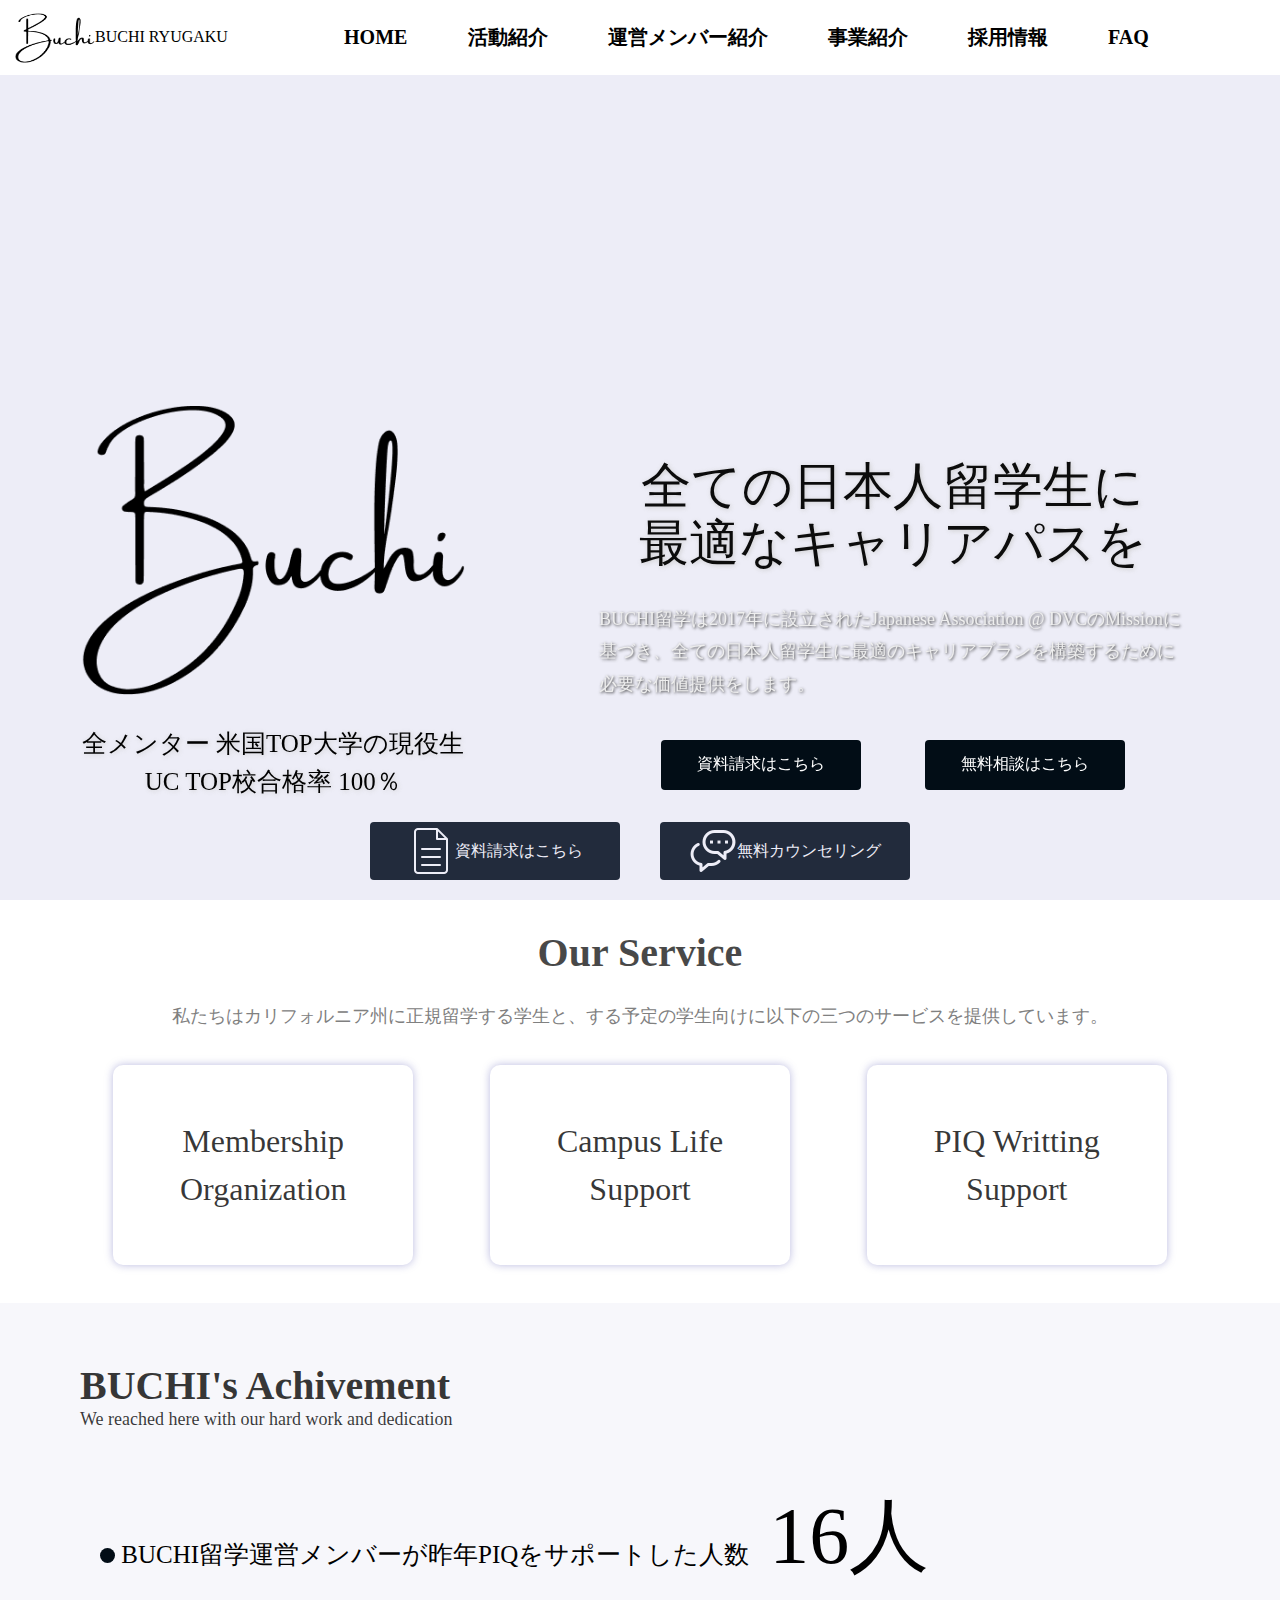
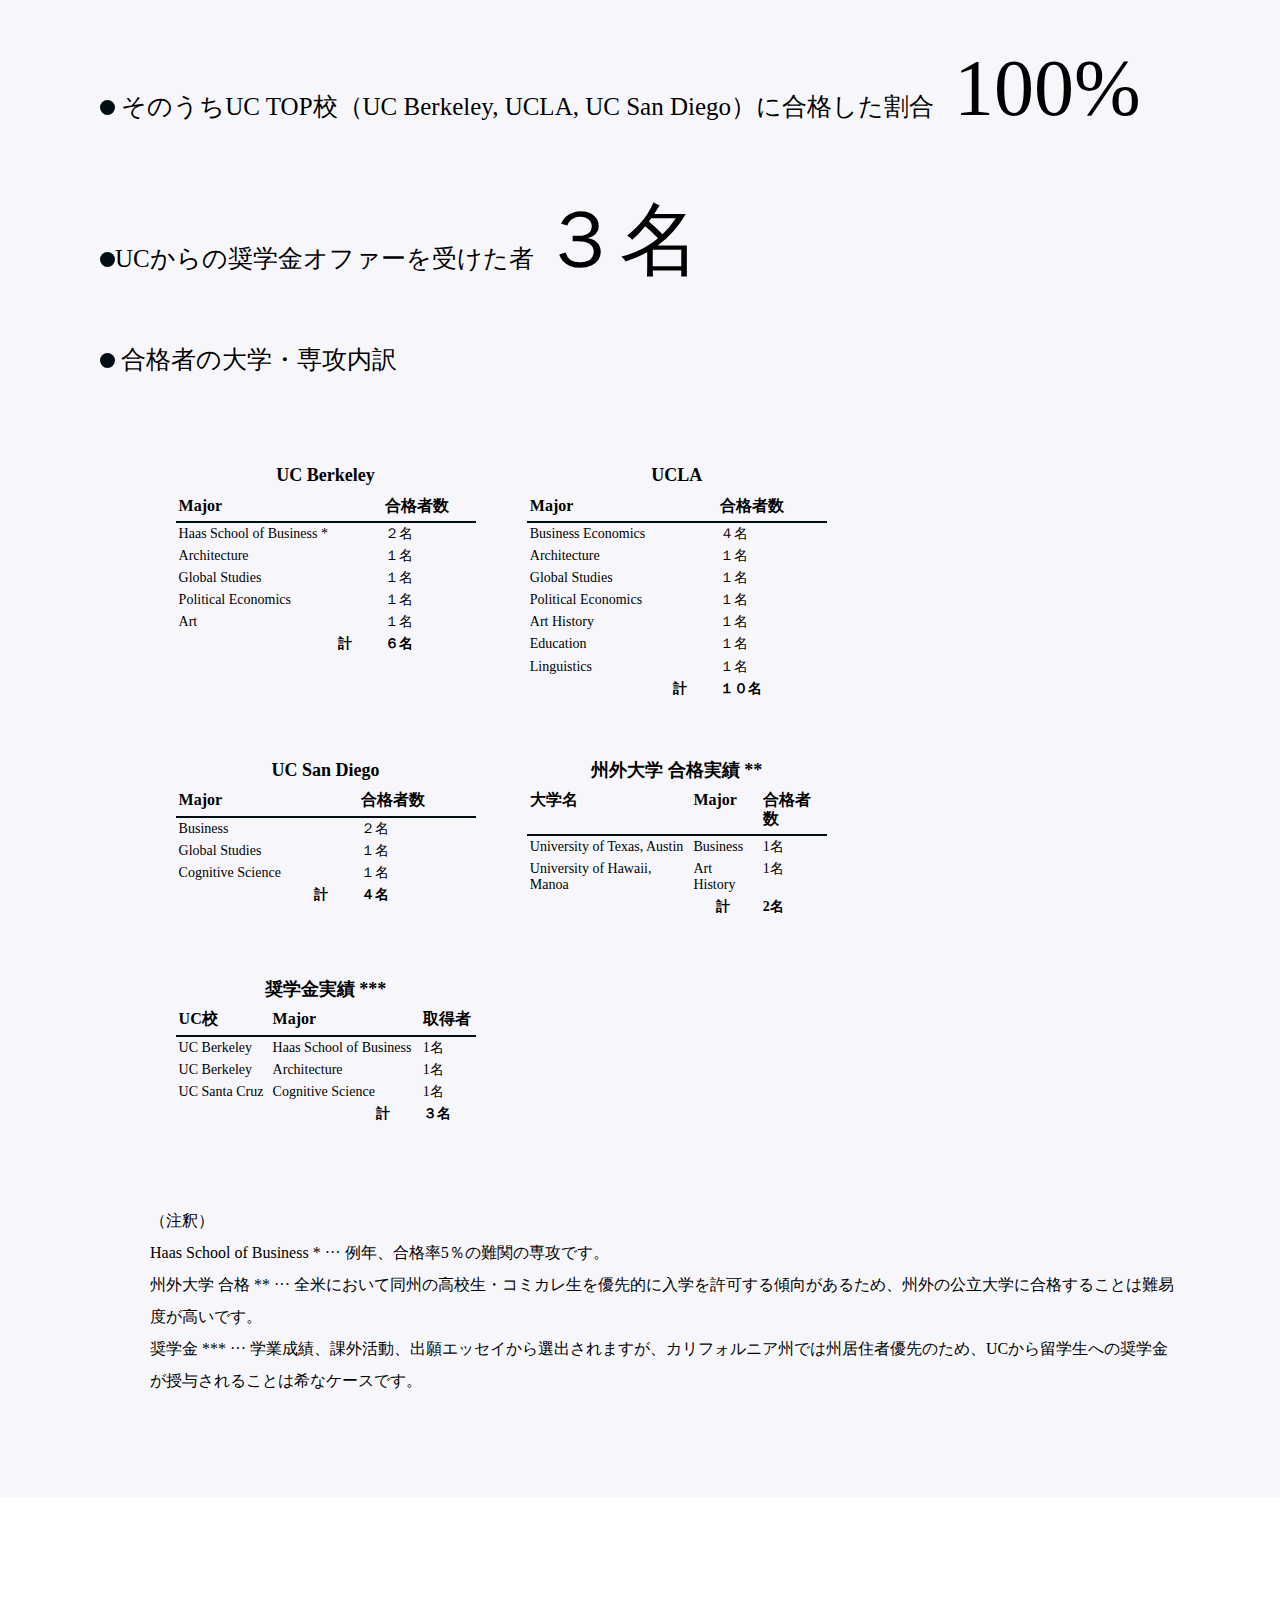
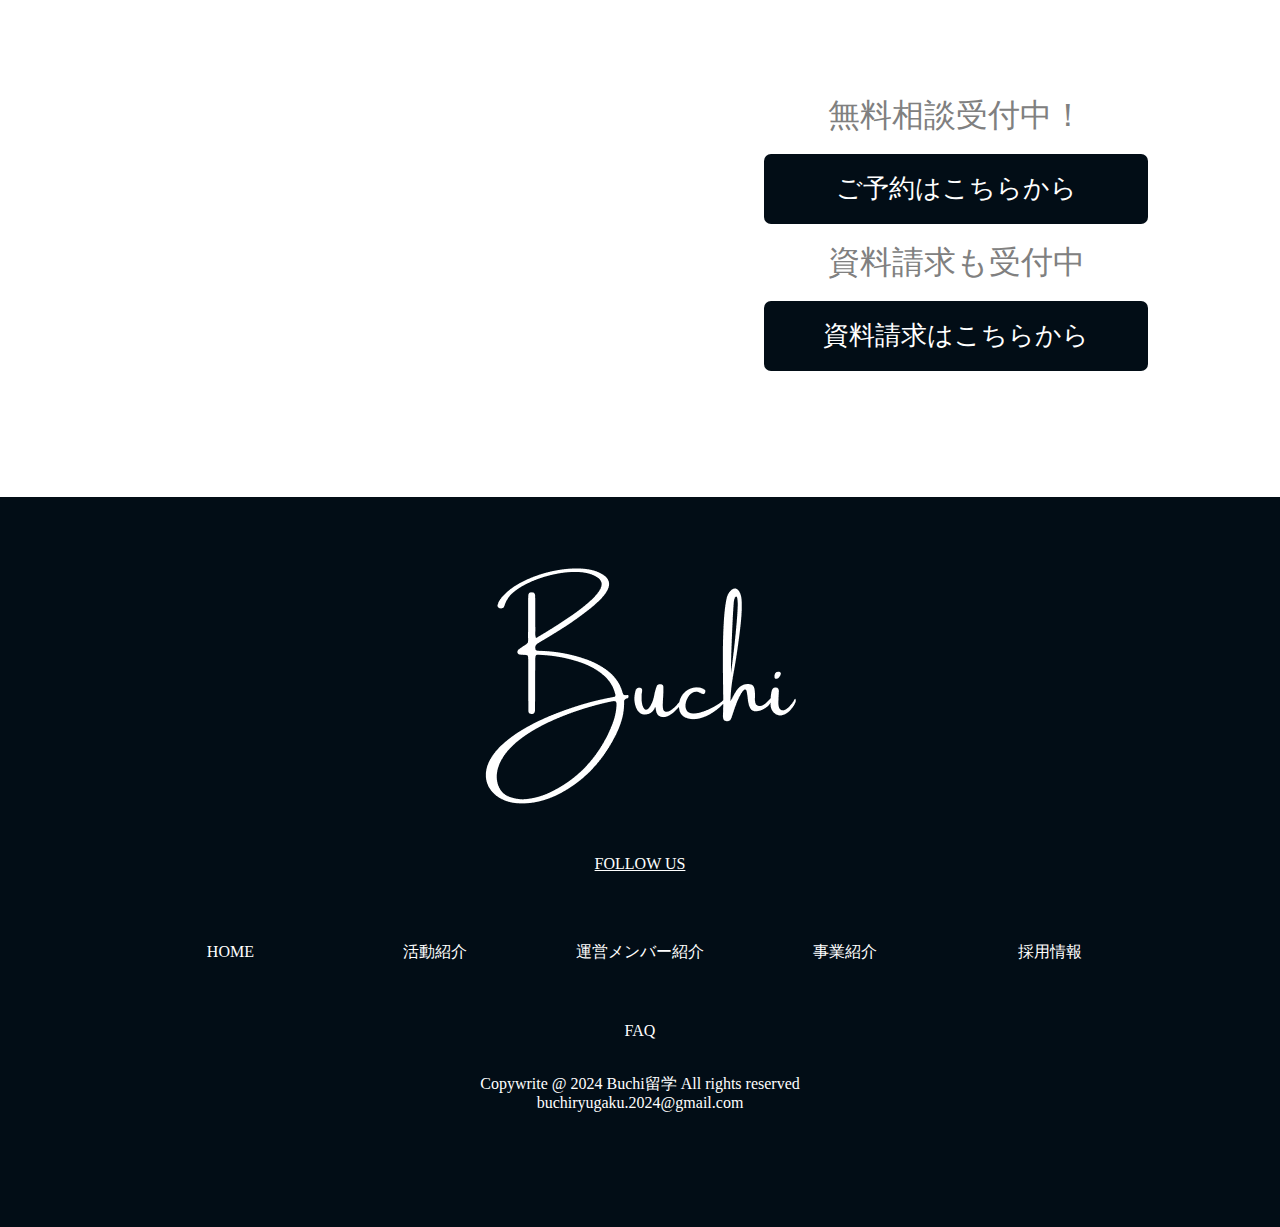
==== index.html @ 044aa1fa "Merge branch 'feature-Makoto-mainpage-v1' into feature-Makoto-v2" ====
<!DOCTYPE html>
<html lang="ja">


<head>
  <meta charset="UTF-8">
  <meta name="viewport" content="width=device-width,initial-scale=1">
  <title>Buchi留学 全ての日本人に最適なキャリアパスを</title>
  <link rel="stylesheet" href="reset.css">
  <link rel="stylesheet" href="BuchiCSS-v1.css">
  <link rel="icon" href="image/Buchi-Favicon.png" type="image/png">
</head>

<body>
  <header>
    <!-- <h1><img src="images/logo.png" alt="FARM CAPYZOU"></h1>     -->
    <nav class="menu">
      <p><img src="img-logo/black_36px_Buchi.png" alt="" width="80" height="50"></p>
      <h2>BUCHI RYUGAKU</h2>

      <!-- iPhoneなどのデバイスでは３本線のメニューアイコンに納める -->
      <!-- 800px以上では表示されない-->
      <div class="hamburger-menu" onclick="toggleMenu(this)">
        <div class="hamburger-line"></div>
        <div class="hamburger-line"></div>
        <div class="hamburger-line"></div>
      </div>

      <ul id="menu-list">
        <li><a href="https://buchiryuugaku.com/" target="_blank">HOME</a></li>
        <li><a href="https://buchiryuugaku.com/career" target="_blank">活動紹介</a></li>
        <li><a href="https://buchiryuugaku.com/MemberIntro" target="_blank">運営メンバー紹介</a></li>
        <li><a href="https://buchiryuugaku.com/zigyoushokai" target="_blank">事業紹介</a></li>
        <li><a href="https://buchiryuugaku.com/Recruitment" target="_blank">採用情報</a></li>
        <li><a href="#">FAQ</a></li>
      </ul>
    </nav>
  </header>
  <!-- メニューを全表示かアイコンのみか判別するJS -->
  <script>
    function toggleMenu(element) {
      element.classList.toggle("active");
    }
  </script>

  <main>
    <section class="siteface_container">
      <div class="siteface"></div>

      <div class="siteface_content">
        <div class="logo_catchcopy">
          <a><img src="img-logo/black_128px_buchi copy.png" alt="Buchiのロゴ"></a>
          <h1>
            全メンター 米国TOP大学の現役生<br>UC TOP校合格率 100％
          </h1>
        </div>
        <article class="service_redirect">
          <h2>全ての日本人留学生に<br>最適なキャリアパスを</h2>
          <h3>BUCHI留学は2017年に設立されたJapanese Association @
            DVCのMissionに基づき、全ての日本人留学生に最適のキャリアプランを構築するために必要な価値提供をします。
          </h3>
          <ul class="button">
            <li><a href="https://linktr.ee/buchi.ryugaku" target="_blank">資料請求はこちら</a></li>
            <li><a href="" target="_blank" rel="noopener noreferrer">無料相談はこちら</a></li>
          </ul>
          <!-- <h5>現在無料相談は受け付けておりません</h5> -->
        </article>
      </div>
    </section>

    <article class="service">
      <h2>Our Service</h2>
      <h3>私たちはカリフォルニア州に正規留学する学生と、する予定の学生向けに以下の三つのサービスを提供しています。</h3>
      <ul class="serviceList">
        <li>
          <h4><a href="">Membership<br>Organization</a></h4>
        </li>
        <li>
          <h4><a href="">Campus Life<br>Support</a></h4>
        </li>
        <li>
          <h4><a
              href="https://docs.google.com/forms/d/e/1FAIpQLSfGY_Ia7Jgm-0TGa3pzI5nrR5mqpIlcsaO6Fa8fZKXOeOzrnA/viewform">PIQ
              Writting<br>Support</a></h4>
        </li>
      </ul>
    </article>

    <!-- ここからachivement 合格者のリストとかの部分-->
    <article class="achivement">
      <h2>BUCHI's Achivement</h2>
      <h3>We reached here with our hard work and dedication</h3>
      <ul class="Support">
        <li> BUCHI留学運営メンバーが昨年PIQをサポートした人数<span> 16人</span></li>
        <li> そのうちUC TOP校（UC Berkeley, UCLA, UC San Diego）に合格した割合<span> 100%</span></li>
        <li>UCからの奨学金オファーを受けた者 <span> ３名</span></li>
        <li> 合格者の大学・専攻内訳</li>
      </ul>

      <article class="admit_major_number">
        <table class="admit_by_uc">
          <tbody>
            <caption>UC Berkeley</caption>
            <tr>
              <th>Major</th>
              <th>合格者数</th>
            </tr>
            <tr>
              <td>Haas School of Business *</td>
              <td>２名</td>
            </tr>
            <tr>
              <td>Architecture</td>
              <td>１名</td>
            </tr>
            <tr>
              <td>Global Studies</td>
              <td>１名</td>
            </tr>
            <tr>
              <td>Political Economics</td>
              <td>１名</td>
            </tr>
            <tr>
              <td>Art</td>
              <td>１名</td>
            </tr>
          </tbody>
          <tfoot>
            <tr>
              <th>計</th>
              <td>６名</td>
            </tr>
          </tfoot>
        </table>
        <table class="admit_by_uc">
          <caption>UCLA</caption>
          <tbody>
            <tr>
              <th>Major</th>
              <th>合格者数</th>
            </tr>
            <tr>
              <td>Business Economics</td>
              <td>４名</td>
            </tr>
            <tr>
              <td>Architecture</td>
              <td>１名</td>
            </tr>
            <tr>
              <td>Global Studies</td>
              <td>１名</td>
            </tr>
            <tr>
              <td>Political Economics</td>
              <td>１名</td>
            </tr>
            <tr>
              <td>Art History</td>
              <td>１名</td>
            </tr>
            <tr>
              <td>Education</td>
              <td>１名</td>
            </tr>
            <tr>
              <td>Linguistics</td>
              <td>１名</td>
            </tr>
          </tbody>
          <tfoot>
            <tr>
              <th>計</th>
              <td>１０名</td>
            </tr>
          </tfoot>
        </table>
        <table class="admit_by_uc">
          <caption>UC San Diego</caption>
          <tbody>
            <tr>
              <th>Major</th>
              <th>合格者数</th>
            </tr>
            <tr>
              <td>Business</td>
              <td>２名</td>
            </tr>
            <tr>
              <td>Global Studies</td>
              <td>１名</td>
            </tr>
            <tr>
              <td>Cognitive Science</td>
              <td>１名</td>
            </tr>
          </tbody>
          <tfoot>
            <tr>
              <th>計</th>
              <td>４名</td>
            </tr>
          </tfoot>
        </table>
        <table class="admit_by_uc">
          <caption>州外大学 合格実績 **</caption>
          <tbody>
            <tr>
              <th>大学名</th>
              <th>Major</th>
              <th>合格者数</th>
            </tr>
            <tr>
              <td>University of Texas, Austin</td>
              <td>Business</td>
              <td>1名</td>
            </tr>
            <tr>
              <td>University of Hawaii, Manoa</td>
              <td>Art History</td>
              <td>1名</td>
            </tr>
          </tbody>
          <tfoot>
            <tr>
              <td></td>
              <th>計</th>
              <td>2名</td>
            </tr>
          </tfoot>
        </table>
        <table class="admit_by_uc">
          <caption>奨学金実績 ***</caption>
          <tbody>
            <tr>
              <th>UC校</th>
              <th>Major</th>
              <th>取得者</th>
            </tr>
            <tr>
              <td>UC Berkeley</td>
              <td>Haas School of Business</td>
              <td>1名</td>
            </tr>
            <tr>
              <td>UC Berkeley</td>
              <td>Architecture</td>
              <td>1名</td>
            </tr>
            <tr>
              <td>UC Santa Cruz</td>
              <td>Cognitive Science</td>
              <td>1名</td>
            </tr>
          </tbody>
          <tfoot>
            <tr>
              <td></td>
              <th>計</th>
              <td>３名</td>
            </tr>
          </tfoot>
        </table>
        
      </article>
      <div class="additional_info">
        <h6>（注釈）</h6>
        <p><span>Haas School of Business *</span> ··· 例年、合格率5％の難関の専攻です。</p>
        <p><span>州外大学 合格 **</span> ··· 全米において同州の高校生・コミカレ生を優先的に入学を許可する傾向があるため、州外の公立大学に合格することは難易度が高いです。</p>
        <p><span>奨学金 ***</span> ··· 学業成績、課外活動、出願エッセイから選出されますが、カリフォルニア州では州居住者優先のため、UCから留学生への奨学金が授与されることは希なケースです。</p>
      </div>
    </article>

    <section class="contact_info">
      <div class="Contact">
        <h2>無料相談受付中！</h2>
        <h3><a
            href="https://docs.google.com/forms/d/e/1FAIpQLSfGY_Ia7Jgm-0TGa3pzI5nrR5mqpIlcsaO6Fa8fZKXOeOzrnA/viewform"
            target="_blank" rel="noopener noreferrer">ご予約はこちらから</a></h3>
        <h2>資料請求も受付中</h2>
        <h3><a>資料請求はこちらから</a></h3>
      </div>
    </section>
  </main>

  <!-- フッターページ -->
  <footer>
    <div class="footer">
      <img src="img-logo/white_96px_Buchi.png" alt="">


      <h2>FOLLOW US</h2>
      <div class="socialmedia">
        <a href="https://www.instagram.com/buchi_ryugaku?igsh=OGQ5ZDc2ODk2ZA%3D%3D&utm_source=qr" target="_blank"
          rel="noopener noreferrer"><img src="img-logo/instagramlogo2 copy.png" alt=""></a>
        <a href="https://www.threads.net/@buchi_ryugaku?xmt=AQGzDCskhuXKsIRPNvC-pSX9JP0-rzb83s5tXcv2Taqv8Gk"
          target="_blank" rel="noopener noreferrer"><img src="img-logo/threadslogo copy.png" alt=""></a>
        <a href="https://forms.gle/ujN1hSYqYwtkrV2b7" target="_blank" rel="noopener noreferrer"><img
            src="img-logo/discordlogo copy.png" alt=""></a>
      </div>


      <ul>
        <li><a href="https://buchiryuugaku.com/" target="_blank">HOME</a></li>
        <li><a href="https://buchiryuugaku.com/career" target="_blank">活動紹介</a></li>
        <li><a href="https://buchiryuugaku.com/MemberIntro" target="_blank">運営メンバー紹介</a></li>
        <li><a href="https://buchiryuugaku.com/zigyoushokai" target="_blank">事業紹介</a></li>
        <li><a href="https://buchiryuugaku.com/Recruitment" target="_blank">採用情報</a></li>
        <li><a href="#">FAQ</a></li>
      </ul>
      <div id="copyright">
        <p>Copywrite @ 2024 Buchi留学 All rights reserved<br>buchiryugaku.2024@gmail.com</p>
      </div>
    </div>

  </footer>
</body>

        </footer>
        <div class="bottom-fixed-menu">
          <ul>
            <li><a href="https://linktr.ee/buchi.ryugaku" target="_blank"><img src="icon/doc-icon-white.png" alt="">資料請求はこちら</a></li>
            <li><a href="https://docs.google.com/forms/d/e/1FAIpQLSfKQlXOsalYs7lcp_xaLlUV1oKPApc1-ndzVz2p669g0aoU3A/viewform" target="_blank" rel="noopener noreferrer"><img src="icon/chat-icon-white.png">無料カウンセリング</a></li>
          </ul>
        </div>
          
    </body>
</html>
---- BuchiCSS-v1.css ----
@charset "utf-8";

body {
    margin: 0;
    padding: 0;
    font-family: 'Hiragino Mincho Pro', 'Yu Mincho', serif;
}

.menu {
    background-color: white;
    display: flex;
    position: fixed;
    top: 0;
    left: 0;
    width: 100%;
    align-items: center;
    height: 75px;
    z-index: 999;
    padding: 0 15px;
    /* Added padding for better spacing */
}

.menu ul {
    list-style-type: none;
    display: flex;
    justify-content: space-around;
    width: 70%;
    margin: 0 auto;
    padding: 5px 5px;
    font-size: 20px;
    font-weight: bold;
    align-items: center;
    transition: transform 0.3s ease-in-out;
}

.menu li {
    color: black;
    text-decoration: none;
    display: inline-block;
    position: relative;
    transition: 0.3s;
}

.menu li:hover {
    color: #004e8e;
}

.menu li a::before {
    content: "";
    position: absolute;
    left: 0;
    bottom: -2px;
    width: 0;
    height: 2px;
    background: #004e8e;
    transition: 0.3s;
}

.menu li a:hover::before {
    width: 100%;
}

/* メインページ トップ */
main {
    width: 100%;
}

/* コンテナ: 背景画像とテキストの親要素 */
.siteface-container {
    position: relative;
    height: 100vh;
}

/* 背景画像（UCB, UCLA, UCSD）のループ */
main .siteface {
    position: absolute;
    top: 0;
    left: 0;
    width: auto;
    height: 100%;
    background-repeat: no-repeat;
    background-position: center;
    background-size: cover;
    animation: slideShow 20s forwards;
    /* 60秒で3枚の画像を表示 */
    z-index: 1;
    /* 背景のz-indexを1に設定 */
}

/* 背景画像の切り替えアニメーション */
@keyframes slideShow {
    /* UCB */
    0% {
        background-image:
            linear-gradient(140deg,
                #d9e5f8cc,
                /* 80% 不透明 */
                #5b88d1cc 40%,
                #2d4c7ccc 60%,
                #041024cc),
            url("home-img/ucb_sathergate.jpg");
        background-size: auto 100%;
        opacity: 1;
    }

    24.99% {
        background-image:
            linear-gradient(140deg,
                #d9e5f8cc,
                /* 80% 不透明 */
                #5b88d1cc 40%,
                #2d4c7ccc 60%,
                #041024cc),
            url("home-img/ucb_sathergate.jpg");
        background-size: auto 130%;
        opacity: 1;
    }

    /* UCLA */
    25% {
        background-image:
            linear-gradient(140deg,
                #d9e5f8cc,
                /* 80% 不透明 */
                #5b88d1cc 40%,
                #2d4c7ccc 60%,
                #041024cc),
            url("home-img/ucla_building.jpg");
        background-size: auto 100%;
        opacity: 1;
    }

    27% {
        background-image:
            linear-gradient(140deg,
                #d9e5f8cc,
                /* 80% 不透明 */
                #5b88d1cc 40%,
                #2d4c7ccc 60%,
                #041024cc),
            url("home-img/ucla_building.jpg");
        background-size: auto 100%;
        opacity: 1;
    }

    54.99% {
        background-image:
            linear-gradient(140deg,
                #d9e5f8cc,
                /* 80% 不透明 */
                #5b88d1cc 40%,
                #2d4c7ccc 60%,
                #041024cc),
            url("home-img/ucla_building.jpg");
        background-size: auto 130%;
        opacity: 1;
    }

    /* UCSD */
    55% {
        background-image:
            linear-gradient(140deg,
                #d9e5f8cc,
                /* 80% 不透明 */
                #5b88d1cc 40%,
                #2d4c7ccc 60%,
                #041024cc),
            url("home-img/ucsd_library.jpg");
        background-size: auto 100%;
        opacity: 1;
    }

    57% {
        background-image:
            linear-gradient(140deg,
                #d9e5f8cc,
                /* 80% 不透明 */
                #5b88d1cc 40%,
                #2d4c7ccc 60%,
                #041024cc),
            url("home-img/ucsd_library.jpg");
        background-size: auto 100%;
        opacity: 1;
    }

    84.99% {
        background-image:
            linear-gradient(140deg,
                #d9e5f8cc,
                /* 80% 不透明 */
                #5b88d1cc 40%,
                #2d4c7ccc 60%,
                #041024cc),
            url("home-img/ucsd_library.jpg");
        background-size: auto 130%;
        opacity: 1;
    }

    /* UCBの画像で停止 */
    85% {
        background-image:
            linear-gradient(140deg,
                #d9e5f8cc,
                /* 80% 不透明 */
                #5b88d1cc 40%,
                #2d4c7ccc 60%,
                #041024cc),
            url("home-img/ucb_sathergate.jpg");
        background-size: auto 100%;
        opacity: 1;
    }

    100% {
        background-image:
            linear-gradient(140deg,
                #d9e5f8cc,
                /* 80% 不透明 */
                #5b88d1cc 40%,
                #2d4c7ccc 60%,
                #041024cc),
            url("home-img/ucb_sathergate.jpg");
        background-size: auto 110%;
        opacity: 1;
    }
}

main .siteface {
    width: 100%;
    height: 100vh;
    padding: 20px;

    display: flex;
    align-items: center;
    text-align: center;

    /* border: solid 2px #1781e4; */
}

/* 文字コンテンツ */
.siteface_content {
    position: relative;
    z-index: 3;
    /* テキストのz-indexを2に設定し、背景の上に表示 */
    padding: 70px 20px 0;
    width: 100%;
    height: 100vh;
    background-color: rgba(166, 166, 214, 0.2);
    padding: 20px 20px 100px;

    display: flex;
    justify-content: space-evenly;
}

.siteface_content .logo_catchcopy {
    width: 40vw;
    display: flex;
    flex-direction: column;
    justify-content: end;
    align-items: center;
}

main .siteface_content a img {
    /* border: solid 2px #000; */
    width: 30vw;
    height: auto;
    object-fit: cover;
}

main .siteface_content h1 {
    /* border: solid 2px #000; */
    margin-top: 30px;
    width: 100%;
    font-size: 25px;
    color: rgba(0, 0, 0, 1);
    text-shadow: 1px 1px 5px #cccccc;
    text-align: center;
    line-height: 1.5;
}

main .siteface_content .service_redirect {
    width: 60%;
    /* border: solid 5px #cf17e4 */
    display: flex;
    flex-direction: column;
    justify-content: end;
    align-items: center;
}

main .siteface_content .service_redirect h2 {
    color: rgba(12, 12, 12, 1);
    margin-bottom: 30px;
    font-size: 50px;
    text-align: center;
    text-shadow: 1px 1px 5px #cccccc;
}

main .siteface_content .service_redirect h3 {
    width: 80%;
    margin-bottom: 30px;
    font-size: 18px;
    font-weight: 200;
    line-height: 1.8;
    color: #eeeeee;
    text-shadow: 1px 1px 3px #333333;
    /* border: solid 5px #cf17e4; */
}

/* header .siteface article h5{
    color: #808080;
    padding-left: 320px;
} */


main .siteface_content .service_redirect .button {
    display: flex;
    list-style: none;
    flex-wrap: wrap;
    justify-content: center;
}

main .siteface_content .service_redirect .button li {
    margin: 10px 2.5vw;
}

main .siteface_content .service_redirect .button li a {
    text-decoration: none;
    background-color: #020d16;
    color: #fff;
    display: block;
    border-radius: 4px;
    width: 200px;
    height: 50px;
    text-align: center;
    font-weight: 200;
    padding-top: 15px;

}

main .siteface_content .service_redirect .button li a:hover {
    opacity: 0.8;
    transition: 0.3s;
}

/* サービス紹介 */
.service {
    display: flex;
    flex-direction: column;
    justify-content: center;
    align-items: center;
    width: 100%;
    /* border: solid 2px #e41717; */
}

.service h2 {
    font-weight: 900;
    font-size: 40px;
    text-align: center;
    color: rgba(12, 12, 12, 0.753);
    margin: 30px auto;
}

.service h3 {
    font-size: 18px;
    font-weight: 200;
    color: #808080;
    text-align: center;
}

.service .serviceList {
    display: flex;
    list-style: none;
    flex-wrap: wrap;
    justify-content: center;
}

main .service .serviceList li {
    /* border: solid 2px #000; */
    text-align: center;
    height: 200px;
    width: 300px;
    margin: 3vw;
    color: #000000c7;
    display: inline-block;
    border-radius: 10px;
    box-shadow: 0px 0px 8.0px rgba(166, 166, 214, 0.781);

    display: flex;
    flex-direction: column;
    justify-content: center;
    align-items: center;
}

main .service .serviceList li h4 a {
    text-decoration: none;
    font-size: 32px;
    line-height: 1.5;
}

main .service .serviceList li:hover {
    opacity: 0.7;
    transition: 0.3s;
}

main .achivement {
    background-color: rgba(166, 166, 214, 0.089);

}

main .achivement h2 {
    color: #000000c7;
    font-size: 40px;
    font-weight: 650;
    margin-left: 80px;
    margin-bottom: 0px;
    padding-top: 60px;
}

main .achivement h3 {
    color: #000000c7;
    font-size: 18px;
    margin-left: 80px;
    margin-top: 0px;
    font-weight: 200;
}

main .achivement ul li {
    font-size: 25px;
    list-style: none;
    margin: 60px 100px;
}

main .achivement li span {
    font-size: 80px;
}

main .achivement li:before {
    content: "";
    width: 15px;
    height: 15px;
    display: inline-block;
    background-color: #020d16;
    border-radius: 50%;
}

main .achivement .admit_major_number {
    display: flex;
    flex-wrap: wrap;
    justify-content: start;
    align-items: start;
    padding: 0 150px 50px;
}

main .achivement .admit_major_number .admit_by_uc {
    width: 300px;
    margin: 30px 2vw;
}

main .achivement .admit_major_number .admit_by_uc caption {
    font-size: 18px;
    font-weight: 600;
    text-align: center;
    margin-bottom: 5px;
}

main .achivement .admit_major_number .admit_by_uc table {
    letter-spacing: 0.5rem;
}

main .achivement .admit_major_number .admit_by_uc tbody th {
    border-bottom: 2px solid #020d16;
}

main .achivement .admit_major_number .admit_by_uc tbody th {
    font-size: 16px;
    padding: 6px 3px;
}

main .achivement .admit_major_number .admit_by_uc tbody td {
    font-size: 14px;
    padding: 3px;
}

main .achivement .admit_major_number .admit_by_uc tfoot th {
    font-size: 14px;
    padding: 3px;
    text-align: right;
    padding-right: 30px;
}

main .achivement .admit_major_number .admit_by_uc tfoot td {
    font-size: 14px;
    padding: 3px;
    font-weight: 600;
}

main .achivement .additional_info {
    margin: 0 100px 0 150px;
    padding-bottom: 100px;
    line-height: 2;
    font-weight: 18px;
}

/* 連絡先 */
.Contact {
    margin-right: 0;
    margin-left: auto;
    width: 35%;
    height: 400px;
    margin-right: 100px;
    margin-top: 200px;
}

.Contact h2 {
    text-align: center;
    font-weight: 300;
    color: #808080;
    font-size: 2.5vw;
    /* margin-left: 40px; */
    margin-top: 20px;
    margin-bottom: 20px;
}

.Contact h3 {
    margin-top: 10px;
    margin-bottom: 20px;
    padding-top: 0px;
    text-align: center;
    align-items: center;
}

.Contact h3 a {
    text-decoration: none;
    background-color: #020d16;
    color: #fff;
    display: inline-block;
    border-radius: 7px;
    width: 30vw;
    height: 70px;
    /* text-align: center; */
    font-weight: 200;
    font-size: 2vw;
    padding-top: 20px;
}

.Contact h3:hover {
    opacity: 0.8;
    transition: 0.3s;
} 
/* footer */
footer {
    background-color: #020d16;
    color: #fff;
    padding: 20px 0;
    text-align: center;
    padding-bottom: 110px;
}

footer .footer img {
    margin-top: 50px;
    object-fit: cover;
}

footer .footer p {
    margin-bottom: 5px;
    margin-top: 5px;
}

footer .footer h2 {
    margin-top: 51px;
    text-decoration: underline;
}

footer .footer .socialmedia a img {
    margin: 20px 20px;
}

footer .footer ul {
    padding: 0% 10%;
    list-style: none;
    display: flex;
    flex-wrap: wrap;
    justify-content: space-around;
}

footer .footer ul li {
    width: 190px;
}

footer .footer ul li a {
    margin: 30px;
    display: inline-block;
    position: relative;
    /* 相対位置指定 */
    text-decoration: none;
    /* デフォルトのテキストの下線を消す */
}

footer .footer ul li a::after {
    background-color: #ffffff;
    /* 下線の色 */
    bottom: 2px;
    /* 要素の下端からの距離 */
    content: "";
    /* 要素に内容を追加 */
    height: 2px;
    /* 下線の高さ */
    left: 0;
    /* 要素の左端からの距離 */
    opacity: 0;
    /* 不透明度 */
    position: absolute;
    /* 絶対位置指定 */
    transition: all .3s;
    /* アニメーション効果を追加 */
    width: 100%;
    /* 要素の幅 */
}

footer .footer ul li a:hover::after {
    bottom: -4px;
    /* 下線を上から下に移動 */
    opacity: 1;
    /* 不透明度を変更してフェードイン */
}
.bottom-fixed-menu ul{
    background-color: #ffffff;
    width: 100%;
    display: flex;
    list-style: none;
    justify-content: center;
    position: fixed;
    bottom: 0;
}
.bottom-fixed-menu ul li{
    margin: 20px;
    /* margin-right: 120px; */
}
.bottom-fixed-menu ul li a{
    text-decoration: none;
    background-color: #020d16;
    color: #fff;
    display: flex;
    border-radius: 4px;
    width: 250px;
    height: auto;
    text-align: center;
    font-weight: 200;
    padding: 5px 0px;
    align-items: center;
    justify-content: center;
}
.bottom-fixed-menu ul li a:hover{
    opacity: 0.8;
    transition: 0.3s;
}
/* form below is for smartphone */
@media screen and (max-width: 840px) {

    html,
    body {
        /* 横にスクロールできないようにする */
        overflow-x: hidden;
    }

    body {
        margin: 0;
        padding: 0;
        width: 100vw;
        /* ビューポートの幅に合わせる */
        max-width: 100vw;
        /* 最大幅をビューポート幅に制限 */
        overflow-x: hidden;
        /* 横スクロールバーが出ないようにする */
        font-family: 'Hiragino Mincho Pro', 'Yu Mincho', serif;
    }

    /* ３本線のメニュー(ハンバーガーメニュー)のスタイル */
    .hamburger-menu {
        display: flex;
        flex-direction: column;
        justify-content: center;

        position: fixed;
        top: 28px;
        right: 30px;

        width: 30px;
        height: 20px;
        cursor: pointer;
        transition: transform 0.3s;
    }

    /* ハンバーガーメニューのアイコンのスタイル */
    .hamburger-line {
        width: 100%;
        height: 2px;
        background-color: #333;
        margin-bottom: 4px;
        transition: background-color 0.3s;
    }

    /* activeクラスのスタイル */
    .active .hamburger-line:nth-child(1) {
        transform: translateY(6px) rotate(45deg);
    }

    .active .hamburger-line:nth-child(2) {
        opacity: 0;
    }

    .active .hamburger-line:nth-child(3) {
        transform: translateY(-6px) rotate(-45deg);
    }

    /* クリック前のメニューのスタイル：非表示 */
    #menu-list {
        display: none;
        background-color: #333;
        padding: 10px;
    }

    /* active（アイコンをクリック後)のメニューのスタイル */
    .active+#menu-list {
        display: flex;
        flex-direction: column;
        justify-content: space-evenly;

        width: 50vw;
        height: 80%;

        position: fixed;
        /* 画面の右上に固定する */
        top: 75px;
        /* 上端に配置 */
        right: 0;
        /* 右端に配置 */
        box-shadow: 0 4px 8px rgba(0, 0, 0, 0.1);
        /* 影をつけて視覚的に区切る */
        z-index: 1000;
        /* 他の要素の上に表示されるように */
    }

    .active+#menu-list a {
        display: block;
        text-decoration: none;
        color: #fff;
        font-size: 16px;
        padding: 1rem;
        transition-duration: 0.2s;
    }

    .menu li:hover {
        color: #b5dcff;
    }

    .menu li a::before {
        content: "";
        position: absolute;
        left: 0;
        bottom: -2px;
        width: 0;
        height: 2px;
        background: #b5dcff;
        transition: 0.3s;
    }

    .menu li a:hover::before {
        width: 100%;
    }

    /* Buchi紹介 */
    main .siteface_container {
        position: relative;
        margin-top: 75px;
        width: 100vw;
        height: 80vh;
    }

    main .siteface {
        width: 100%;
        height: 100%;
        padding: 0x;
        background-repeat: no-repeat;
        background-position: center;
        background-size: cover;
        background-image:
            linear-gradient(140deg,
                #d9e5f8cc,
                /* 80% 不透明 */
                #5b88d1cc 40%,
                #2d4c7ccc 60%,
                #041024cc),
            url("home-img/ucb_tower.jpg");
        background-size: 100vw auto;
        opacity: 1;
        animation: none;
    }

    /* 文字コンテンツ */
    .siteface_content {
        position: relative;
        z-index: 3;
        /* テキストのz-indexを2に設定し、背景の上に表示 */
        padding: 20px;
        width: 100%;
        height: 100%;
        background-color: rgba(166, 166, 214, 0.2);
        display: flex;
        flex-direction: column;
        justify-content: end;
    }

    .siteface_content .logo_catchcopy {
        width: 90vw;
        display: flex;
        flex-direction: column;
        justify-content: start;
        align-items: center;
        margin: 20px auto;
    }

    main .siteface_content .logo_catchcopy img{
        /* border: solid 2px #000; */
        width: 90%;
        max-width: 200px;
        height: auto;
        object-fit: cover;
    }


    main .siteface_content .logo_catchcopy h1 {
        /* border: solid 2px #000; */
        margin-top: 11px;
        width: 90%;
        font-size: 16px;
        color: rgba(0, 0, 0, 1);
        text-shadow: 1px 1px 5px #cccccc;
        text-align: center;
        line-height: 1.5;
    }

    main .siteface_content .service_redirect {
        width: 90vw;
        /* border: solid 5px #cf17e4 */
        display: flex;
        flex-direction: column;
        justify-content: center;
        align-items: center;
        margin: 10px auto;
    }

    main .siteface_content .service_redirect h2 {
        color: rgba(12, 12, 12, 1);
        margin-bottom: 20px;
        font-size: 20px;
        text-align: center;
        text-shadow: 1px 1px 5px #cccccc;
    }

    main .siteface_content .service_redirect h3 {
        width: 90%;
        max-width: 400px;
        margin-bottom: 15px;
        font-size: 13px;
        font-weight: 200;
        line-height: 1.8;
        color: #eeeeee;
        text-shadow: 1px 1px 3px #333333;
        /* border: solid 5px #cf17e4; */
    }

    main .siteface_content .service_redirect .button {
        display: flex;
        flex-direction: column;
        list-style: none;
        flex-wrap: none;
        justify-content: center;
    }

    main .siteface_content .service_redirect .button li {
        margin: 5px auto;
    }

    main .siteface_content .service_redirect .button li a {
        text-decoration: none;
        background-color: #020d16;
        color: #fff;
        display: block;
        border-radius: 4px;
        width: 200px;
        height: 30px;
        text-align: center;
        font-weight: 200;
        font-size: 18px;
        padding-top: 6px;
    }

    main .siteface_content .service_redirect .button li a:hover {
        opacity: 0.8;
        transition: 0.3s;
    }

    /* サービス紹介 */
    .service {
        display: flex;
        flex-direction: column;
        justify-content: center;
        align-items: center;
        width: 90%;
        height: auto;
        margin: 30px auto;
        /* border: solid 2px #e41717; */
    }

    .service h2 {
        font-weight: 600;
        font-size: 30px;
        text-align: center;
        color: rgba(12, 12, 12, 0.753);
        margin-bottom: 30px;
    }

    .service h3 {

        font-size: 14px;
        font-weight: 200;
        color: #808080;
        text-align: center;
    }

    .service .serviceList {
        display: flex;
        list-style: none;
        flex-wrap: wrap;
        justify-content: center;
    }

    main .service .serviceList li {
        /* border: solid 2px #000; */
        text-align: center;
        width: 300px;
        height: 100px;
        margin: 3vw;
        color: #000000c7;
        display: inline-block;
        border-radius: 10px;
        box-shadow: 0px 0px 8.0px rgba(166, 166, 214, 0.781);

        display: flex;
        flex-direction: column;
        justify-content: center;
        align-items: center;
    }

    main .service .serviceList li h4 a {
        text-decoration: none;
        font-size: 25px;
        line-height: 1.5;
    }

    main .service .serviceList li:hover {
        opacity: 0.7;
        transition: 0.3s;
    }


    /* 実績紹介 */
    main .achivement {
        height: auto;
        line-height: 1.5;
    }

    main .achivement h2 {
        font-size: 30px;
        text-align: center;
        margin: 10px 0px;
    }

    main .achivement h3 {
        font-size: 18px;
        text-align: center;
        padding: 5% 10%;
        margin: 0px;
    }

    /* main .achivement .Support {
        list-style: none;  
    } */
    main .achivement .Support li {
        font-size: 16px;
        padding: 5% 10%;
        margin: 0px;
    }

    main .achivement .Support li span {
        font-size: 30px;
    }

    /* 表 */
    main .achivement .admit_major_number {
        display: flex;
        flex-wrap: wrap;
        justify-content: center;
        align-items: start;
        padding: 0 20px 50px;
    }
    
    main .achivement .admit_major_number .admit_by_uc {
        width: 270px;
        margin: 30px 2vw;
    }
    
    main .achivement .additional_info {
        margin: 0 40px;
        padding-bottom: 100px;
        line-height: 2;
        font-weight: 16px;
    }
    
    main .Contact {
        width: 100%;
        height: auto;
        margin: 0px;
    }

    main .Contact h2 {
        font-size: 25px;
        margin: 20px 0px;
        text-align: center;
    }

    main .Contact h3 a {
        width: 80%;
        font-size: 25px;
        margin: 0% 10%;
    }
}
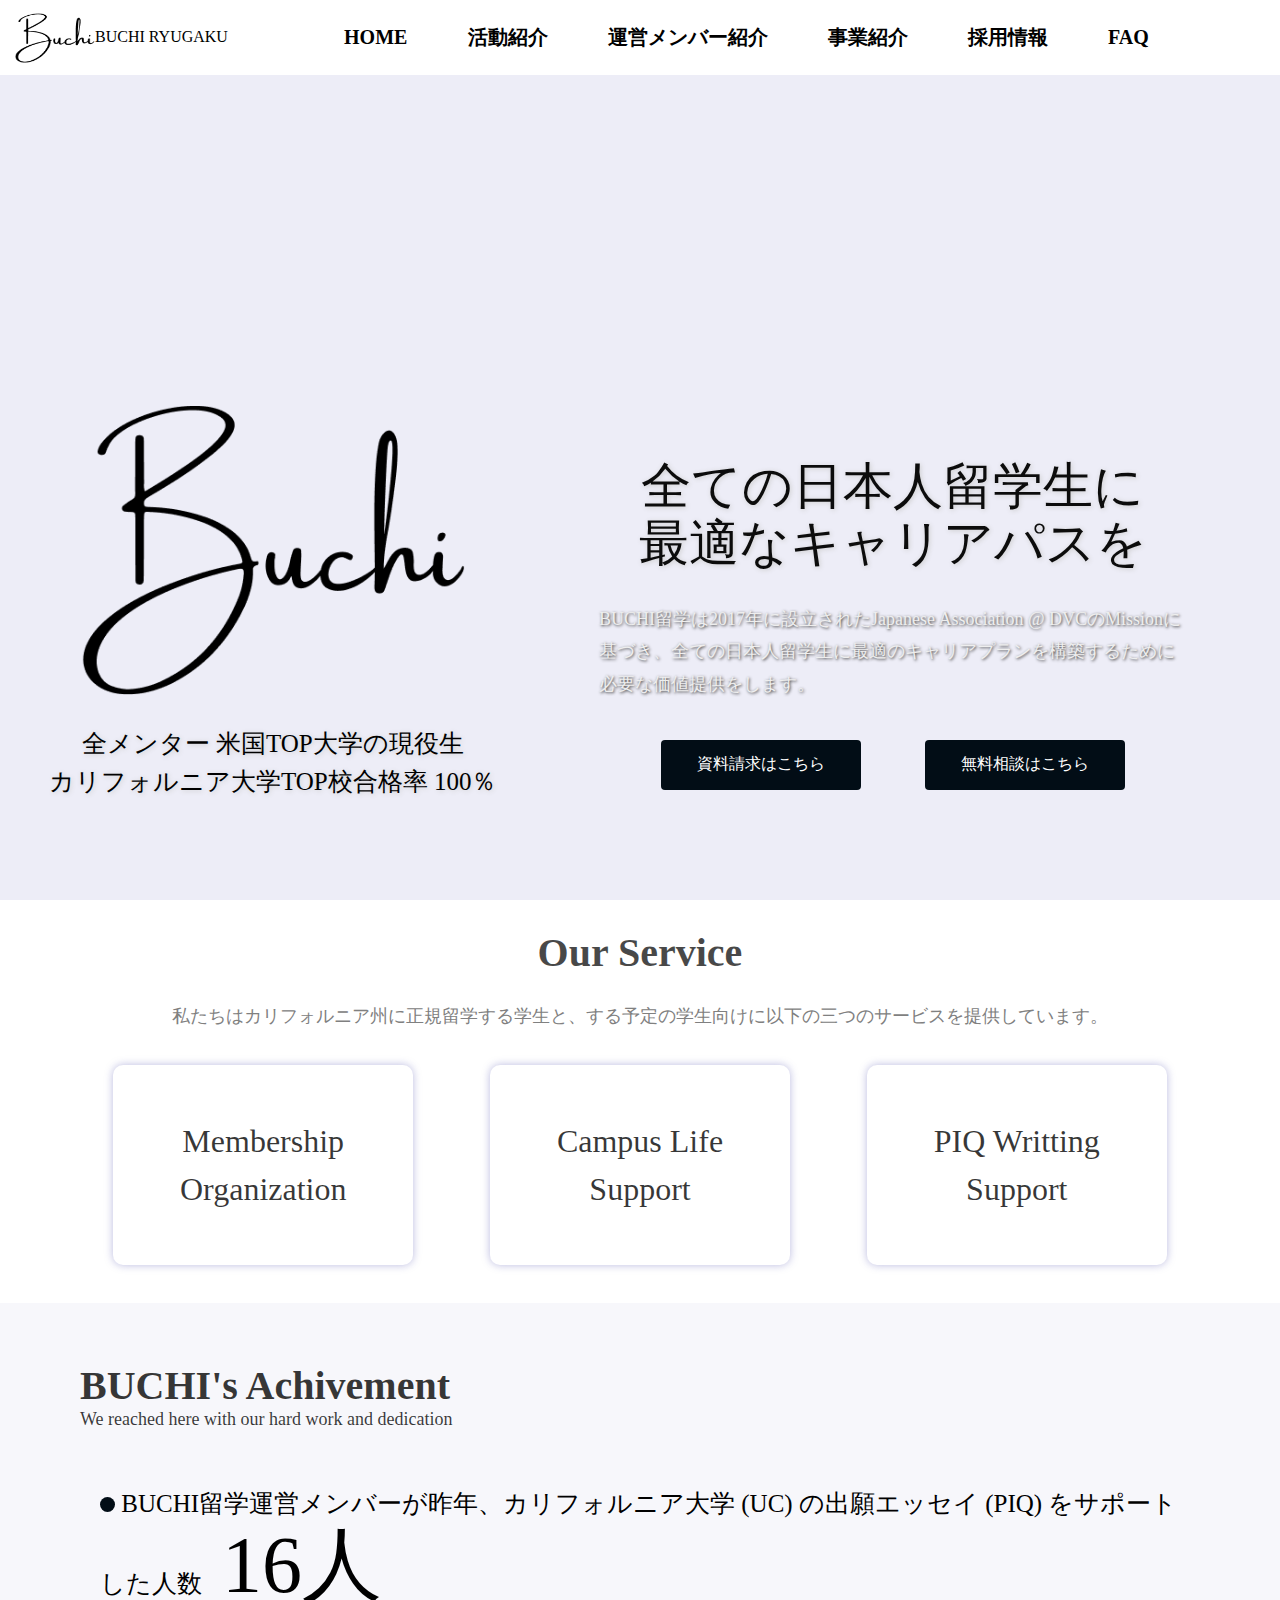
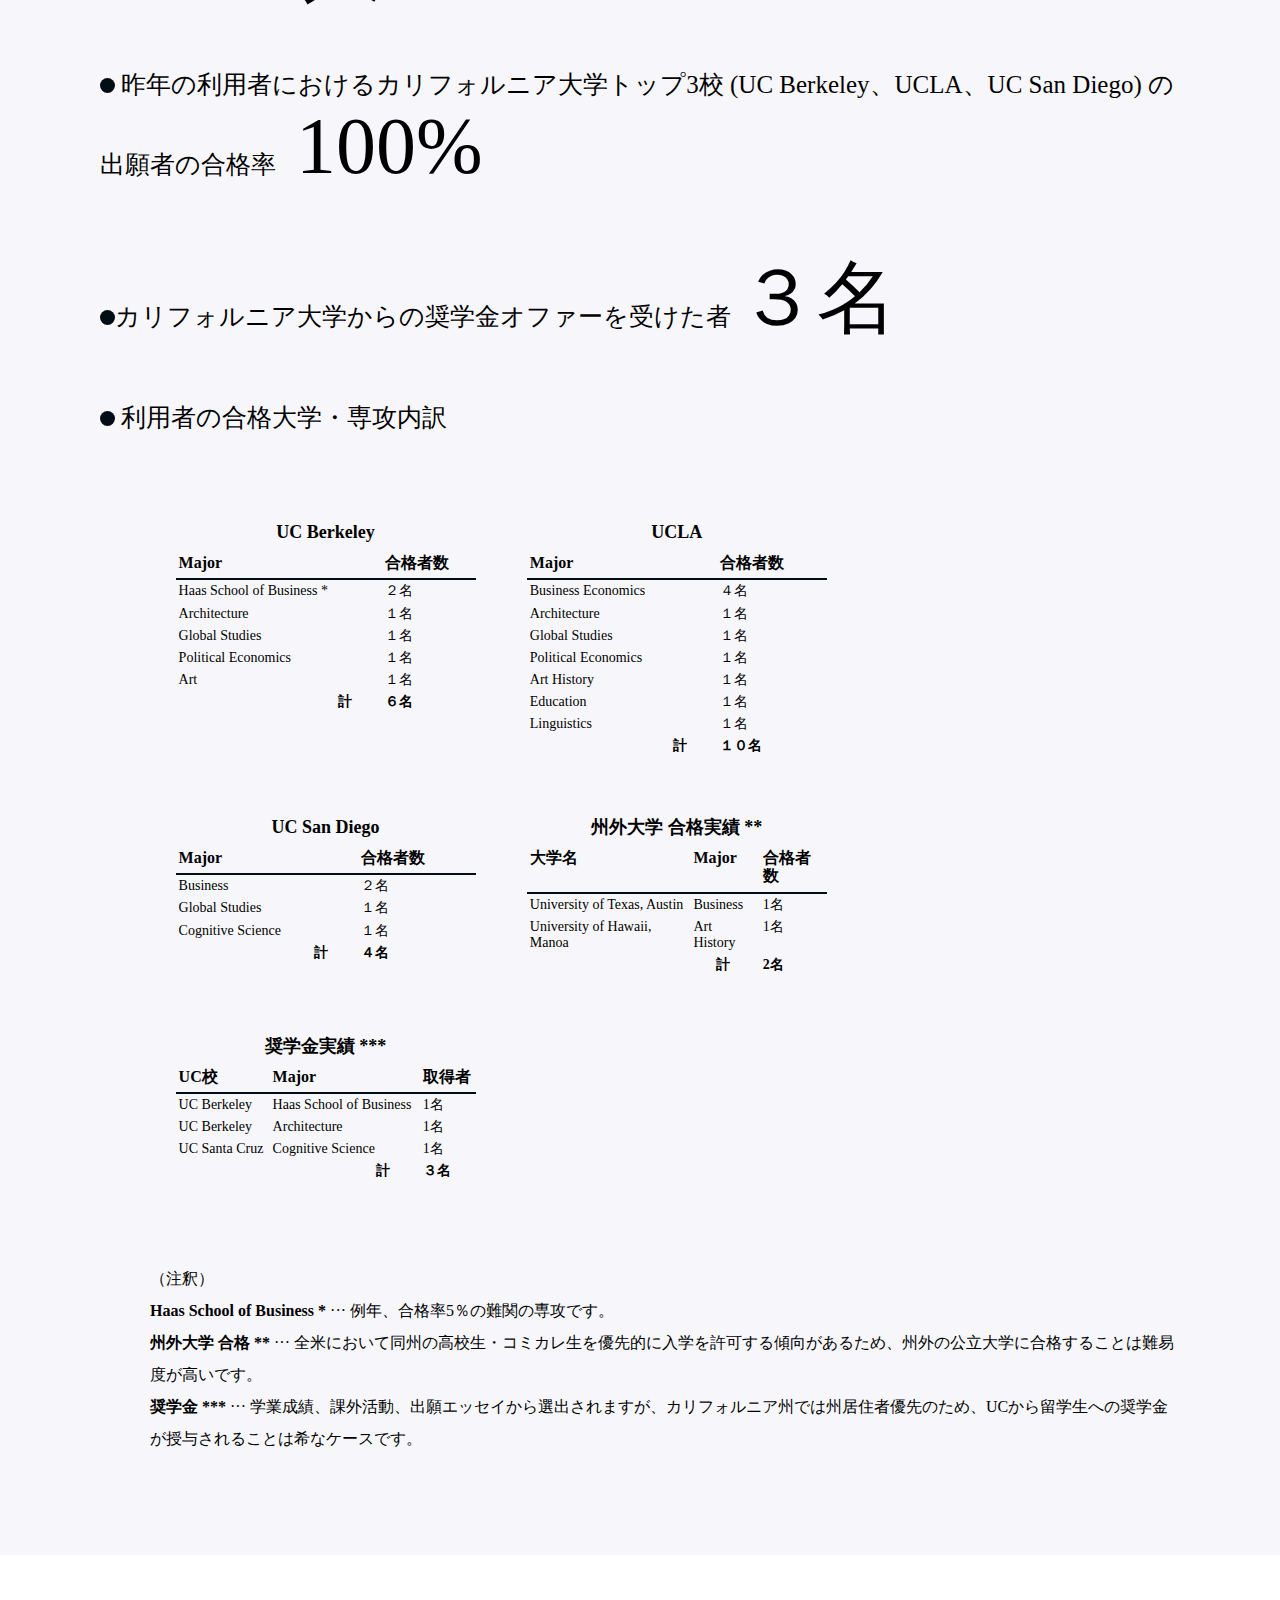
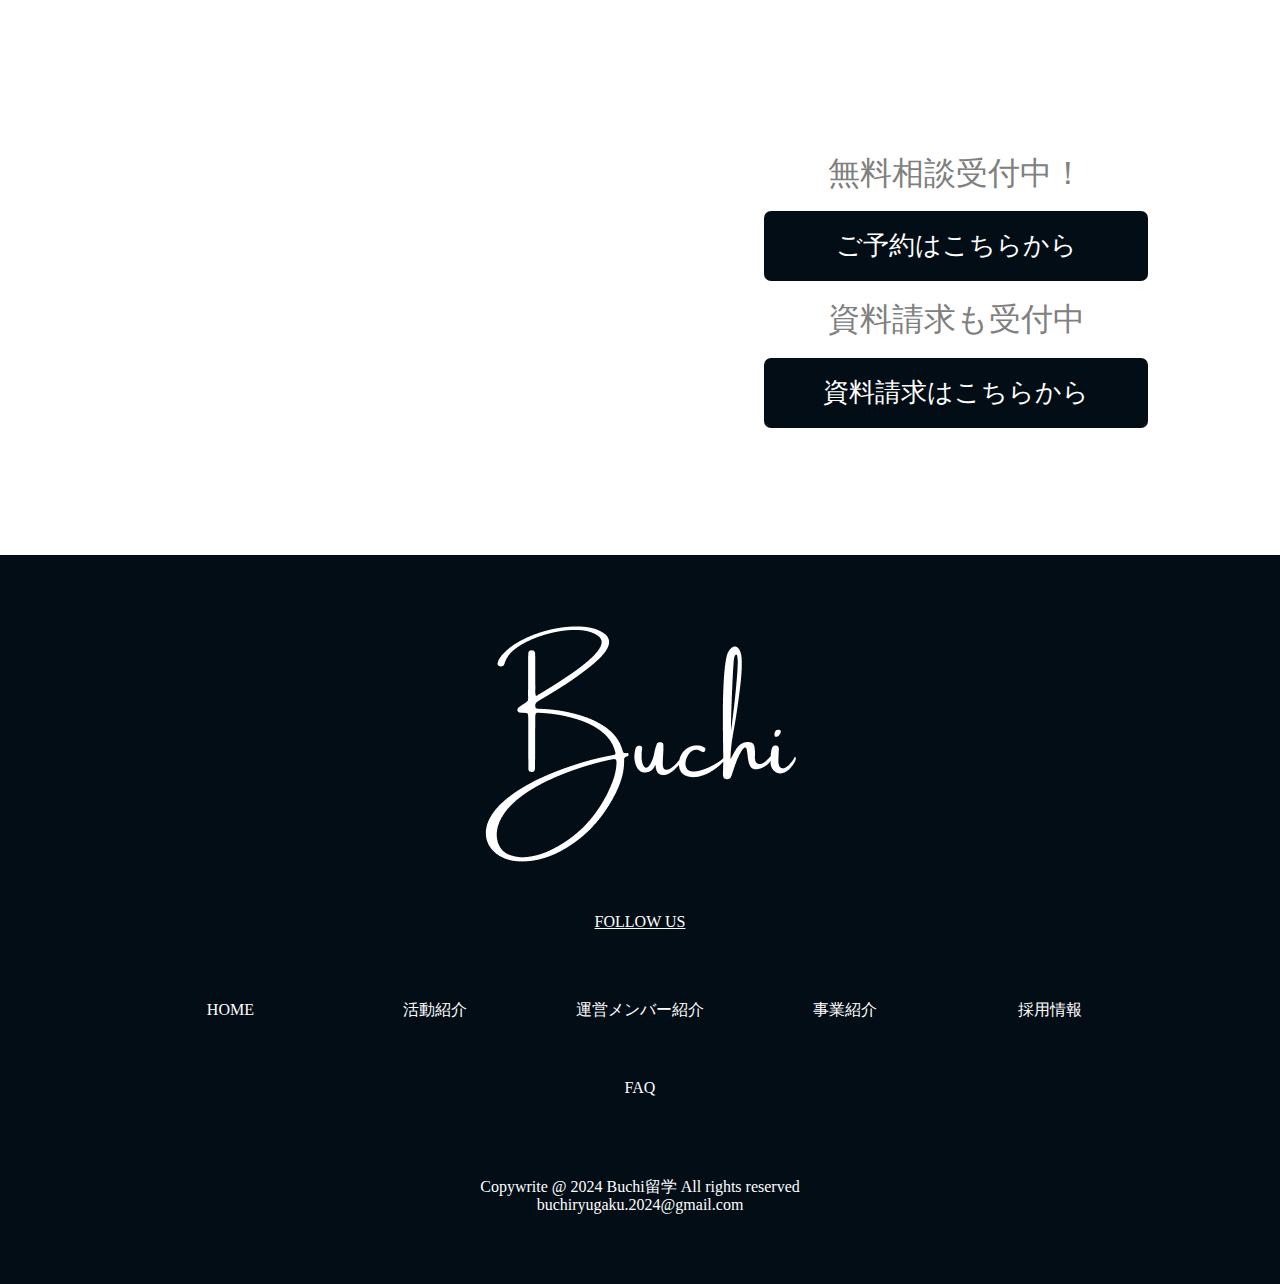
==== commit a426a9f9: "Sep 17 Update" ====
--- a/index.html
+++ b/index.html
@@ -1,6 +1,5 @@
 <!DOCTYPE html>
 <html lang="ja">
-
 
 <head>
   <meta charset="UTF-8">
@@ -51,7 +50,7 @@
         <div class="logo_catchcopy">
           <a><img src="img-logo/black_128px_buchi copy.png" alt="Buchiのロゴ"></a>
           <h1>
-            全メンター 米国TOP大学の現役生<br>UC TOP校合格率 100％
+            全メンター 米国TOP大学の現役生<br>カリフォルニア大学TOP校合格率 100％
           </h1>
         </div>
         <article class="service_redirect">
@@ -91,10 +90,10 @@
       <h2>BUCHI's Achivement</h2>
       <h3>We reached here with our hard work and dedication</h3>
       <ul class="Support">
-        <li> BUCHI留学運営メンバーが昨年PIQをサポートした人数<span> 16人</span></li>
-        <li> そのうちUC TOP校（UC Berkeley, UCLA, UC San Diego）に合格した割合<span> 100%</span></li>
-        <li>UCからの奨学金オファーを受けた者 <span> ３名</span></li>
-        <li> 合格者の大学・専攻内訳</li>
+        <li> BUCHI留学運営メンバーが昨年、カリフォルニア大学 (UC) の出願エッセイ (PIQ) をサポートした人数<span> 16人</span></li>
+        <li> 昨年の利用者におけるカリフォルニア大学トップ3校 (UC Berkeley、UCLA、UC San Diego) の出願者の合格率<span> 100%</span></li>
+        <li>カリフォルニア大学からの奨学金オファーを受けた者 <span> ３名</span></li>
+        <li> 利用者の合格大学・専攻内訳</li>
       </ul>
 
       <article class="admit_major_number">
@@ -317,13 +316,4 @@
   </footer>
 </body>
 
-        </footer>
-        <div class="bottom-fixed-menu">
-          <ul>
-            <li><a href="https://linktr.ee/buchi.ryugaku" target="_blank"><img src="icon/doc-icon-white.png" alt="">資料請求はこちら</a></li>
-            <li><a href="https://docs.google.com/forms/d/e/1FAIpQLSfKQlXOsalYs7lcp_xaLlUV1oKPApc1-ndzVz2p669g0aoU3A/viewform" target="_blank" rel="noopener noreferrer"><img src="icon/chat-icon-white.png">無料カウンセリング</a></li>
-          </ul>
-        </div>
-          
-    </body>
 </html>--- a/BuchiCSS-v1.css
+++ b/BuchiCSS-v1.css
@@ -499,6 +499,9 @@
     line-height: 2;
     font-weight: 18px;
 }
+main .achivement .additional_info span {
+    font-weight: 600;
+}
 
 /* 連絡先 */
 .Contact {
@@ -552,7 +555,6 @@
     color: #fff;
     padding: 20px 0;
     text-align: center;
-    padding-bottom: 110px;
 }
 
 footer .footer img {
@@ -622,37 +624,11 @@
     opacity: 1;
     /* 不透明度を変更してフェードイン */
 }
-.bottom-fixed-menu ul{
-    background-color: #ffffff;
-    width: 100%;
-    display: flex;
-    list-style: none;
-    justify-content: center;
-    position: fixed;
-    bottom: 0;
-}
-.bottom-fixed-menu ul li{
-    margin: 20px;
-    /* margin-right: 120px; */
-}
-.bottom-fixed-menu ul li a{
-    text-decoration: none;
-    background-color: #020d16;
-    color: #fff;
-    display: flex;
-    border-radius: 4px;
-    width: 250px;
-    height: auto;
-    text-align: center;
-    font-weight: 200;
-    padding: 5px 0px;
-    align-items: center;
-    justify-content: center;
-}
-.bottom-fixed-menu ul li a:hover{
-    opacity: 0.8;
-    transition: 0.3s;
-}
+
+footer #copyright {
+    margin: 50px auto;
+}
+
 /* form below is for smartphone */
 @media screen and (max-width: 840px) {
 
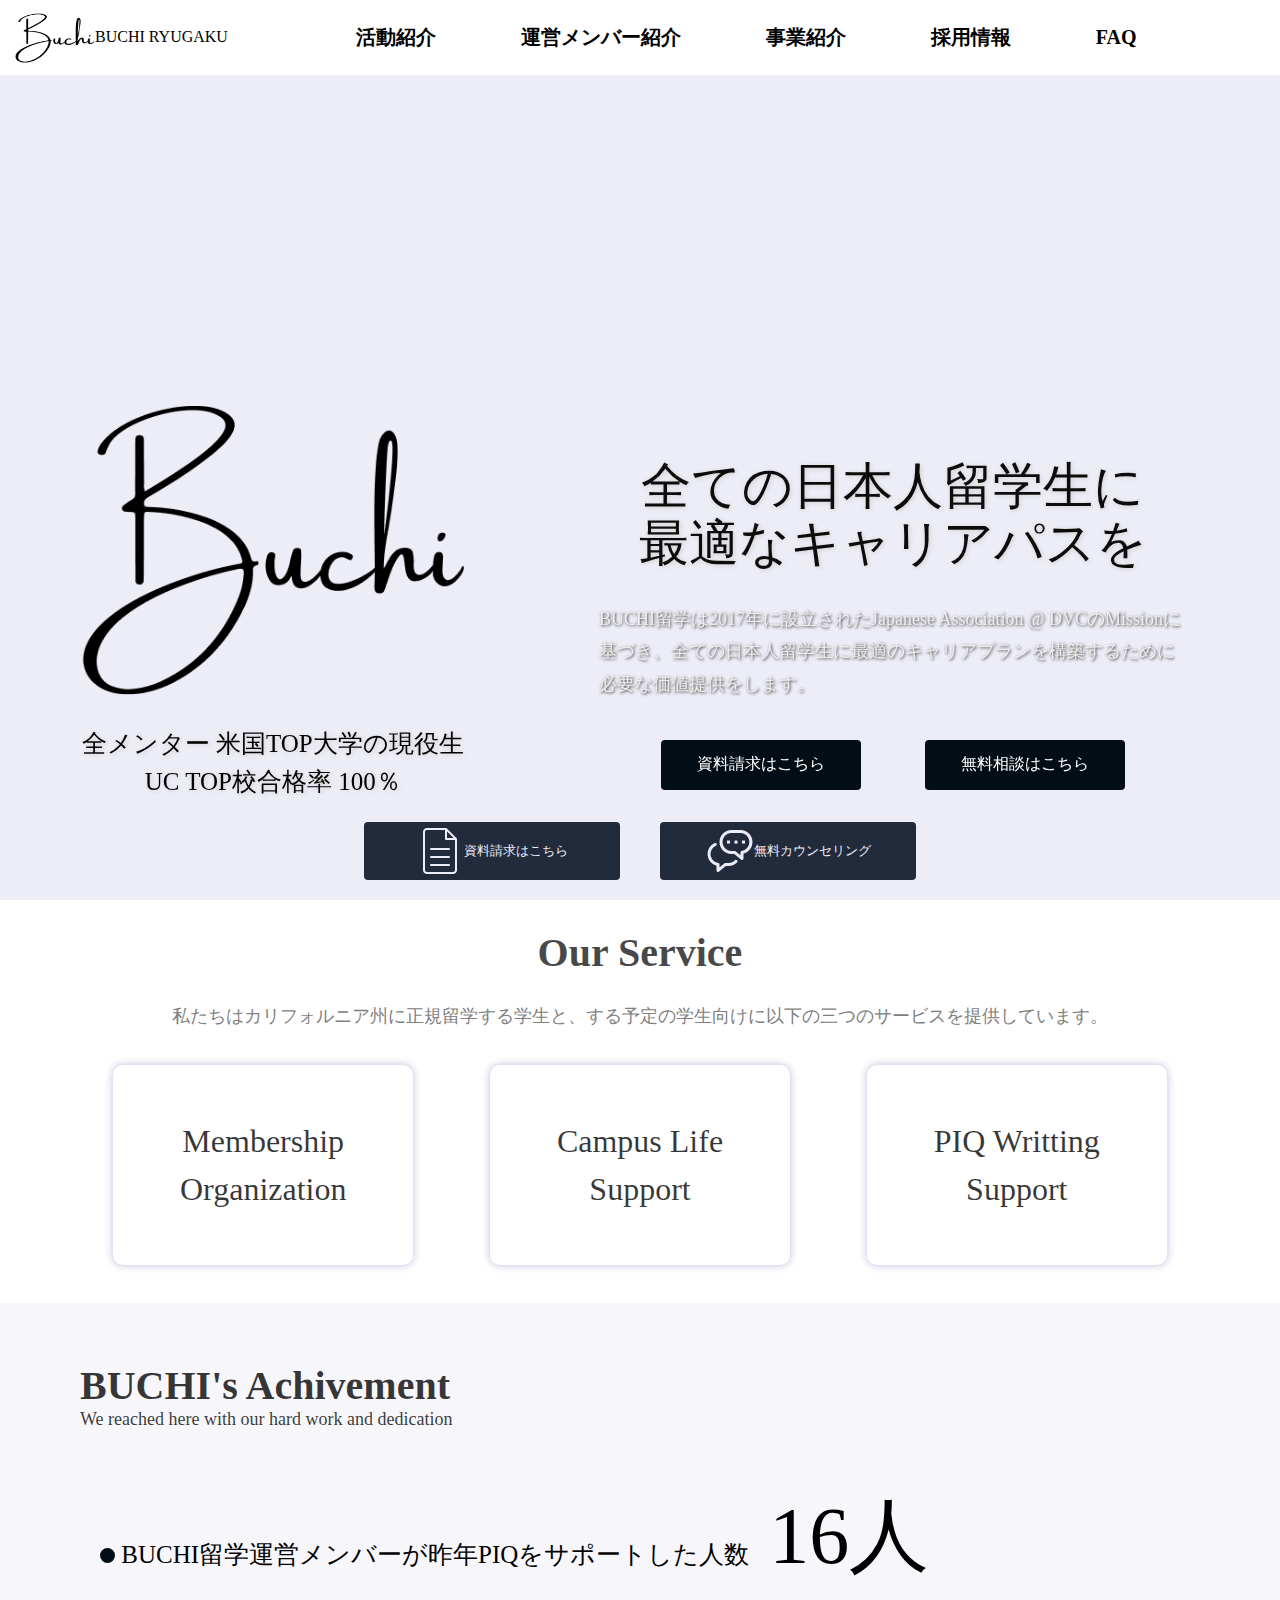
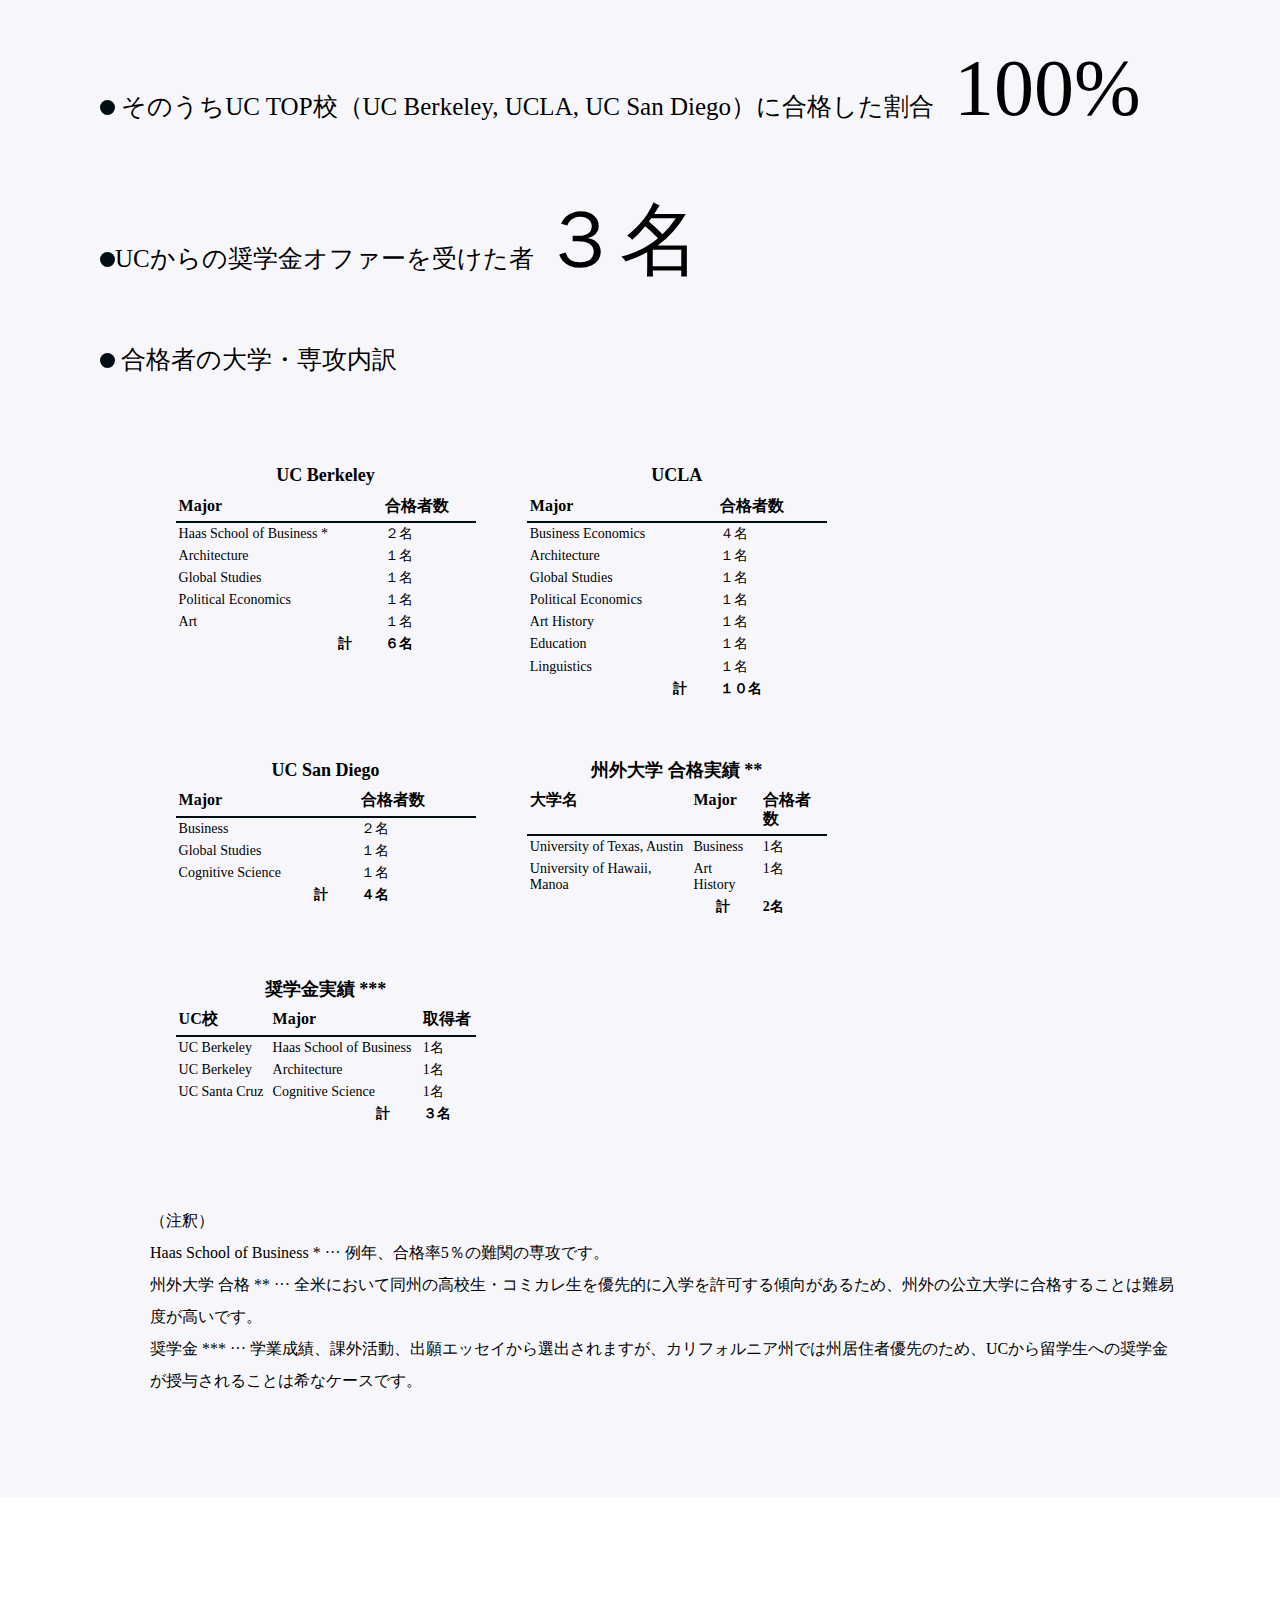
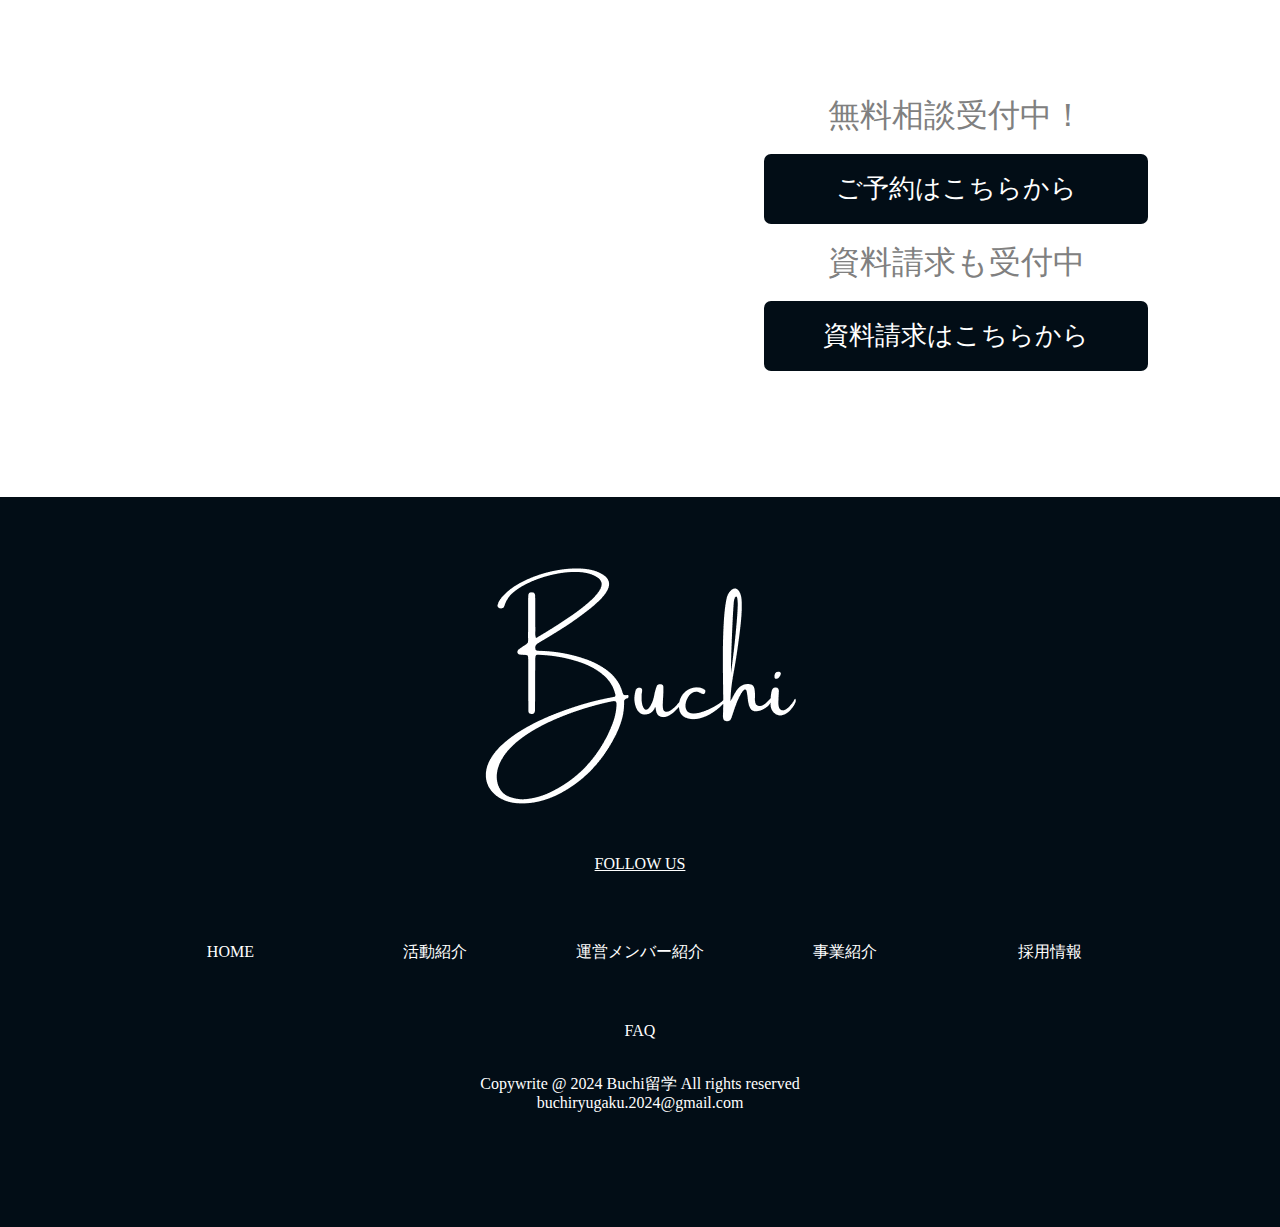
==== commit 2a4903d8: "delete target = blank" ====
--- a/index.html
+++ b/index.html
@@ -1,5 +1,6 @@
 <!DOCTYPE html>
 <html lang="ja">
+
 
 <head>
   <meta charset="UTF-8">
@@ -26,11 +27,11 @@
       </div>
 
       <ul id="menu-list">
-        <li><a href="https://buchiryuugaku.com/" target="_blank">HOME</a></li>
-        <li><a href="https://buchiryuugaku.com/career" target="_blank">活動紹介</a></li>
-        <li><a href="https://buchiryuugaku.com/MemberIntro" target="_blank">運営メンバー紹介</a></li>
-        <li><a href="https://buchiryuugaku.com/zigyoushokai" target="_blank">事業紹介</a></li>
-        <li><a href="https://buchiryuugaku.com/Recruitment" target="_blank">採用情報</a></li>
+        <li><a href="https://buchiryuugaku.com/>HOME</a></li>
+        <li><a href="https://buchiryuugaku.com/career" >活動紹介</a></li>
+        <li><a href="https://buchiryuugaku.com/MemberIntro">運営メンバー紹介</a></li>
+        <li><a href="https://buchiryuugaku.com/zigyoushokai">事業紹介</a></li>
+        <li><a href="https://buchiryuugaku.com/Recruitment">採用情報</a></li>
         <li><a href="#">FAQ</a></li>
       </ul>
     </nav>
@@ -50,7 +51,7 @@
         <div class="logo_catchcopy">
           <a><img src="img-logo/black_128px_buchi copy.png" alt="Buchiのロゴ"></a>
           <h1>
-            全メンター 米国TOP大学の現役生<br>カリフォルニア大学TOP校合格率 100％
+            全メンター 米国TOP大学の現役生<br>UC TOP校合格率 100％
           </h1>
         </div>
         <article class="service_redirect">
@@ -90,10 +91,10 @@
       <h2>BUCHI's Achivement</h2>
       <h3>We reached here with our hard work and dedication</h3>
       <ul class="Support">
-        <li> BUCHI留学運営メンバーが昨年、カリフォルニア大学 (UC) の出願エッセイ (PIQ) をサポートした人数<span> 16人</span></li>
-        <li> 昨年の利用者におけるカリフォルニア大学トップ3校 (UC Berkeley、UCLA、UC San Diego) の出願者の合格率<span> 100%</span></li>
-        <li>カリフォルニア大学からの奨学金オファーを受けた者 <span> ３名</span></li>
-        <li> 利用者の合格大学・専攻内訳</li>
+        <li> BUCHI留学運営メンバーが昨年PIQをサポートした人数<span> 16人</span></li>
+        <li> そのうちUC TOP校（UC Berkeley, UCLA, UC San Diego）に合格した割合<span> 100%</span></li>
+        <li>UCからの奨学金オファーを受けた者 <span> ３名</span></li>
+        <li> 合格者の大学・専攻内訳</li>
       </ul>
 
       <article class="admit_major_number">
@@ -291,21 +292,21 @@
 
       <h2>FOLLOW US</h2>
       <div class="socialmedia">
-        <a href="https://www.instagram.com/buchi_ryugaku?igsh=OGQ5ZDc2ODk2ZA%3D%3D&utm_source=qr" target="_blank"
+        <a href="https://www.instagram.com/buchi_ryugaku?igsh=OGQ5ZDc2ODk2ZA%3D%3D&utm_source=qr" 
           rel="noopener noreferrer"><img src="img-logo/instagramlogo2 copy.png" alt=""></a>
         <a href="https://www.threads.net/@buchi_ryugaku?xmt=AQGzDCskhuXKsIRPNvC-pSX9JP0-rzb83s5tXcv2Taqv8Gk"
-          target="_blank" rel="noopener noreferrer"><img src="img-logo/threadslogo copy.png" alt=""></a>
-        <a href="https://forms.gle/ujN1hSYqYwtkrV2b7" target="_blank" rel="noopener noreferrer"><img
+           rel="noopener noreferrer"><img src="img-logo/threadslogo copy.png" alt=""></a>
+        <a href="https://forms.gle/ujN1hSYqYwtkrV2b7" rel="noopener noreferrer"><img
             src="img-logo/discordlogo copy.png" alt=""></a>
       </div>
 
 
       <ul>
-        <li><a href="https://buchiryuugaku.com/" target="_blank">HOME</a></li>
-        <li><a href="https://buchiryuugaku.com/career" target="_blank">活動紹介</a></li>
-        <li><a href="https://buchiryuugaku.com/MemberIntro" target="_blank">運営メンバー紹介</a></li>
-        <li><a href="https://buchiryuugaku.com/zigyoushokai" target="_blank">事業紹介</a></li>
-        <li><a href="https://buchiryuugaku.com/Recruitment" target="_blank">採用情報</a></li>
+        <li><a href="https://buchiryuugaku.com/">HOME</a></li>
+        <li><a href="https://buchiryuugaku.com/career" >活動紹介</a></li>
+        <li><a href="https://buchiryuugaku.com/MemberIntro">運営メンバー紹介</a></li>
+        <li><a href="https://buchiryuugaku.com/zigyoushokai">事業紹介</a></li>
+        <li><a href="https://buchiryuugaku.com/Recruitment" >採用情報</a></li>
         <li><a href="#">FAQ</a></li>
       </ul>
       <div id="copyright">
@@ -316,4 +317,13 @@
   </footer>
 </body>
 
+        </footer>
+        <div class="bottom-fixed-menu">
+          <ul>
+            <li><a href="https://linktr.ee/buchi.ryugaku" target="_blank"><img src="icon/doc-icon-white.png" alt="">資料請求はこちら</a></li>
+            <li><a href="https://docs.google.com/forms/d/e/1FAIpQLSfKQlXOsalYs7lcp_xaLlUV1oKPApc1-ndzVz2p669g0aoU3A/viewform" target="_blank" rel="noopener noreferrer"><img src="icon/chat-icon-white.png">無料カウンセリング</a></li>
+          </ul>
+        </div>
+          
+    </body>
 </html>--- a/BuchiCSS-v1.css
+++ b/BuchiCSS-v1.css
@@ -499,9 +499,6 @@
     line-height: 2;
     font-weight: 18px;
 }
-main .achivement .additional_info span {
-    font-weight: 600;
-}
 
 /* 連絡先 */
 .Contact {
@@ -555,6 +552,7 @@
     color: #fff;
     padding: 20px 0;
     text-align: center;
+    padding-bottom: 110px;
 }
 
 footer .footer img {
@@ -624,11 +622,37 @@
     opacity: 1;
     /* 不透明度を変更してフェードイン */
 }
-
-footer #copyright {
-    margin: 50px auto;
-}
-
+.bottom-fixed-menu ul{
+    background-color: #ffffff;
+    width: 100%;
+    display: flex;
+    list-style: none;
+    justify-content: center;
+    position: fixed;
+    bottom: 0;
+}
+.bottom-fixed-menu ul li{
+    margin: 20px;
+    /* margin-right: 120px; */
+}
+.bottom-fixed-menu ul li a{
+    text-decoration: none;
+    background-color: #020d16;
+    font-size: 1vw;
+    color: #fff;
+    display: flex;
+    border-radius: 4px;
+    width: 20vw;
+    height: auto;
+    text-align: center;
+    padding: 5px 0px;
+    align-items: center;
+    justify-content: center;
+}
+.bottom-fixed-menu ul li a:hover{
+    opacity: 0.8;
+    transition: 0.3s;
+}
 /* form below is for smartphone */
 @media screen and (max-width: 840px) {
 
@@ -1010,4 +1034,7 @@
         font-size: 25px;
         margin: 0% 10%;
     }
+    .bottom-fixed-menu ul li{
+        margin: 20px 5px;
+    }
 }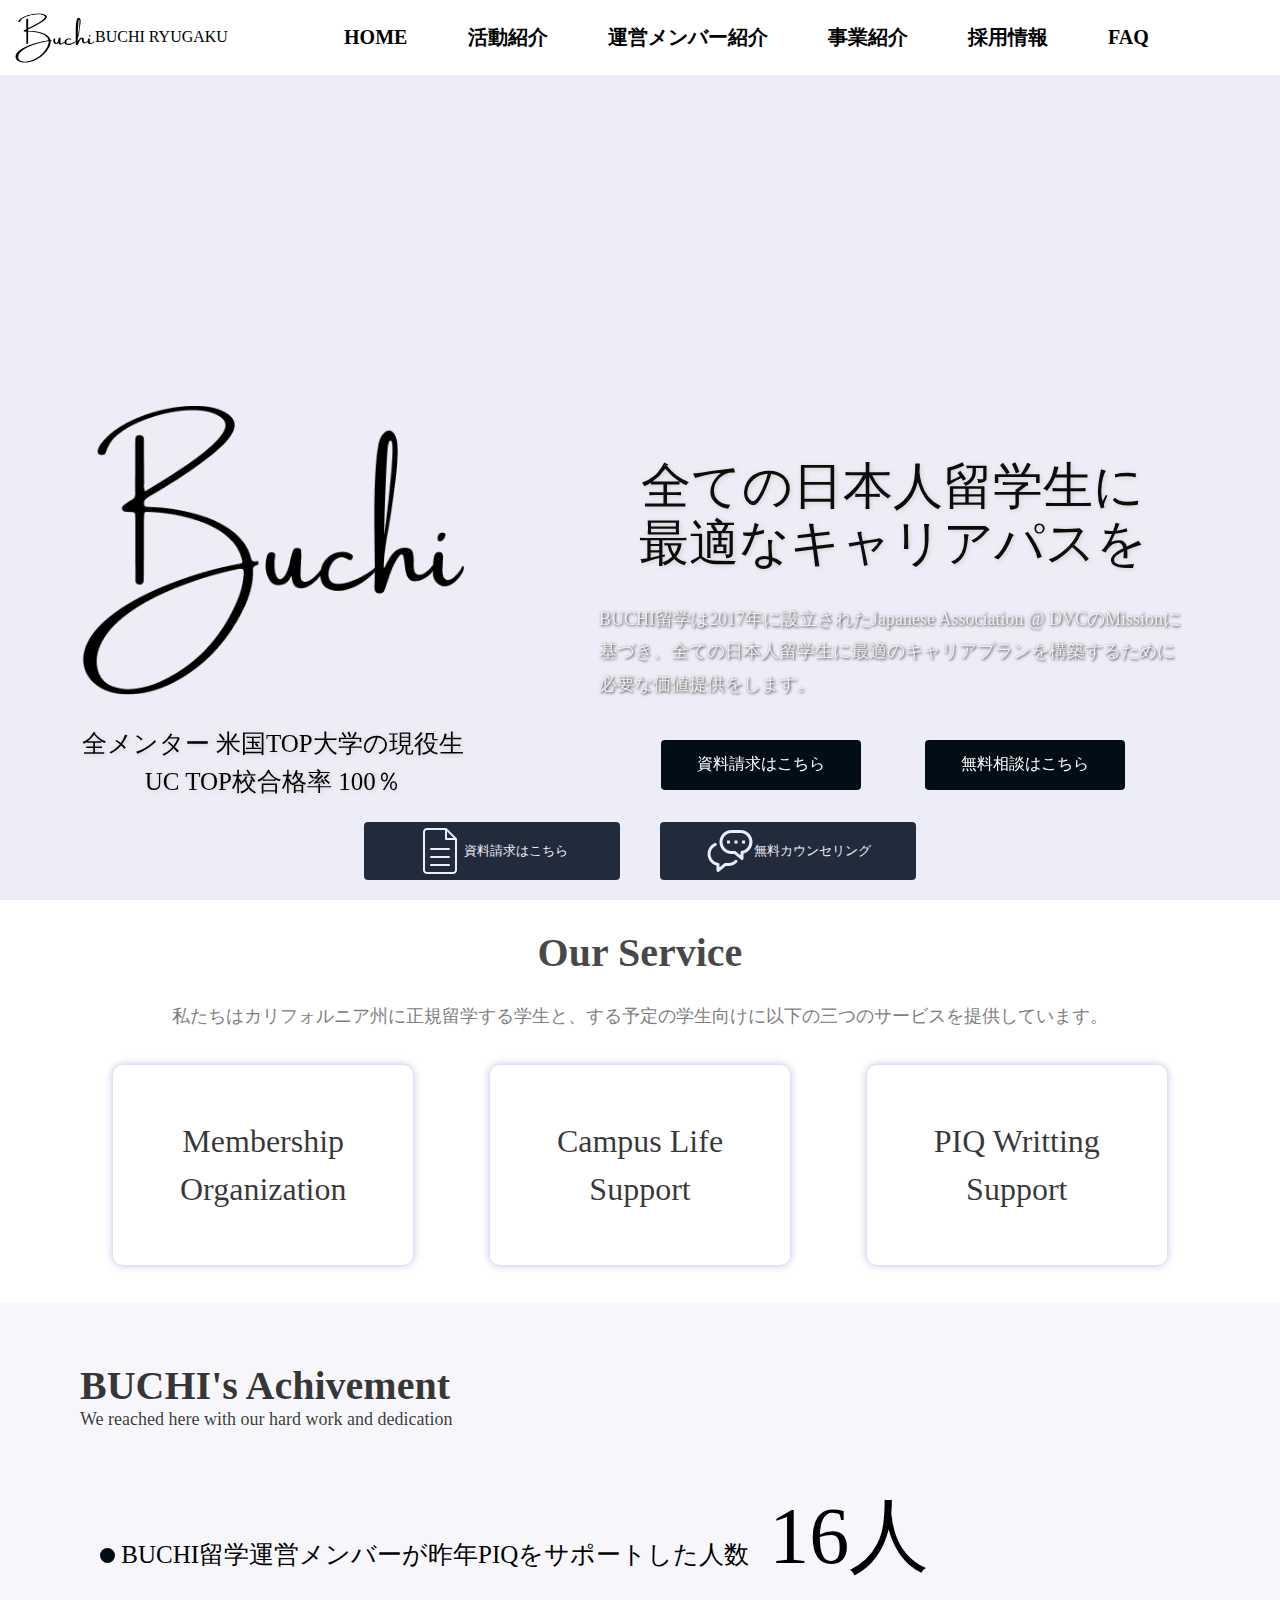
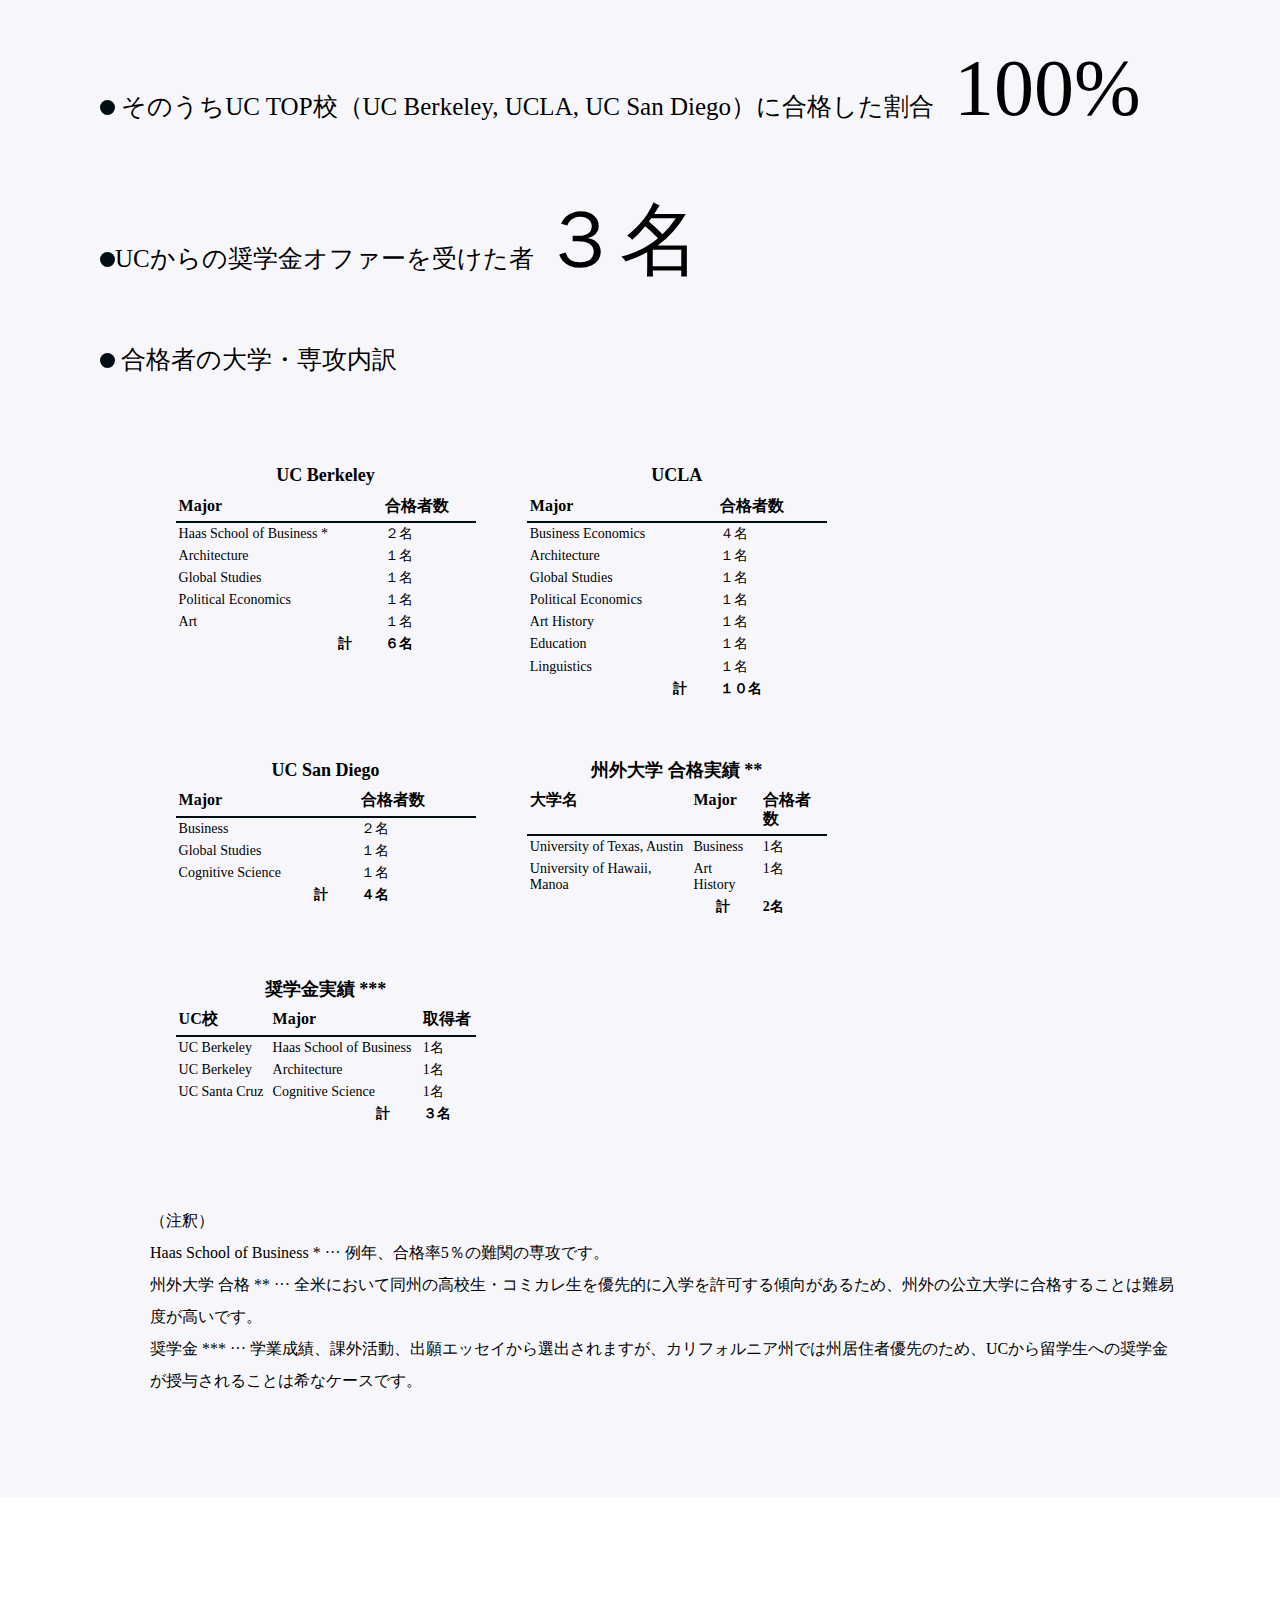
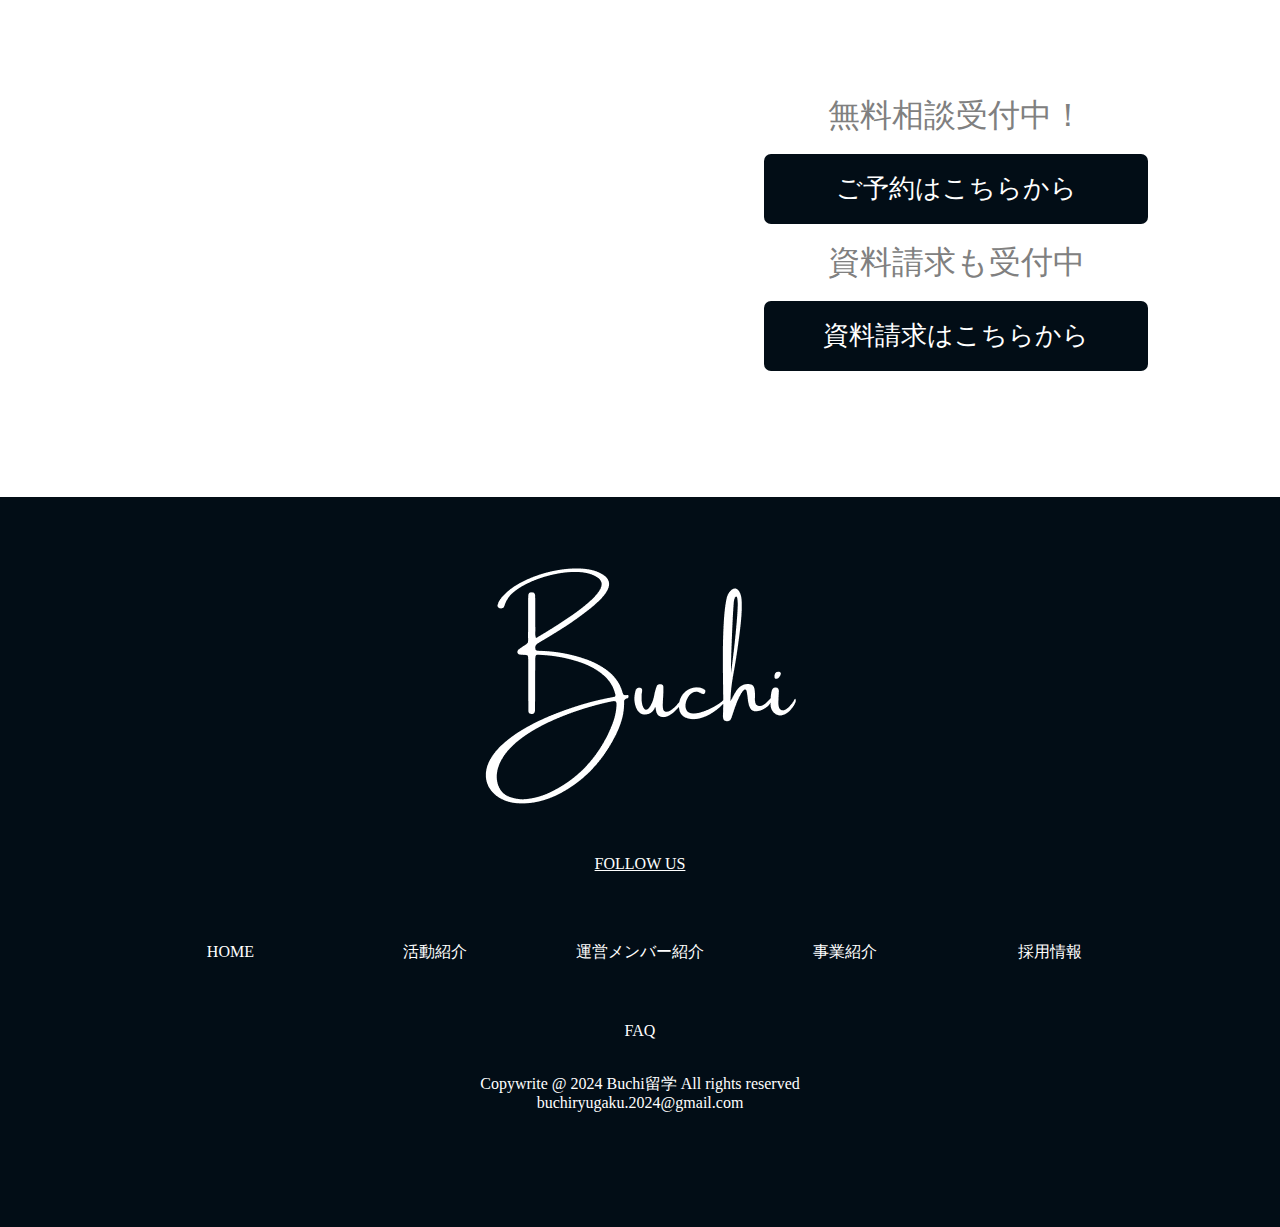
==== commit 01803898: "bag fixed" ====
--- a/index.html
+++ b/index.html
@@ -27,10 +27,10 @@
       </div>
 
       <ul id="menu-list">
-        <li><a href="https://buchiryuugaku.com/>HOME</a></li>
+        <li><a href="https://buchiryuugaku.com/" >HOME</a></li>
         <li><a href="https://buchiryuugaku.com/career" >活動紹介</a></li>
-        <li><a href="https://buchiryuugaku.com/MemberIntro">運営メンバー紹介</a></li>
-        <li><a href="https://buchiryuugaku.com/zigyoushokai">事業紹介</a></li>
+        <li><a href="https://buchiryuugaku.com/MemberIntro" >運営メンバー紹介</a></li>
+        <li><a href="https://buchiryuugaku.com/zigyoushokai" >事業紹介</a></li>
         <li><a href="https://buchiryuugaku.com/Recruitment">採用情報</a></li>
         <li><a href="#">FAQ</a></li>
       </ul>
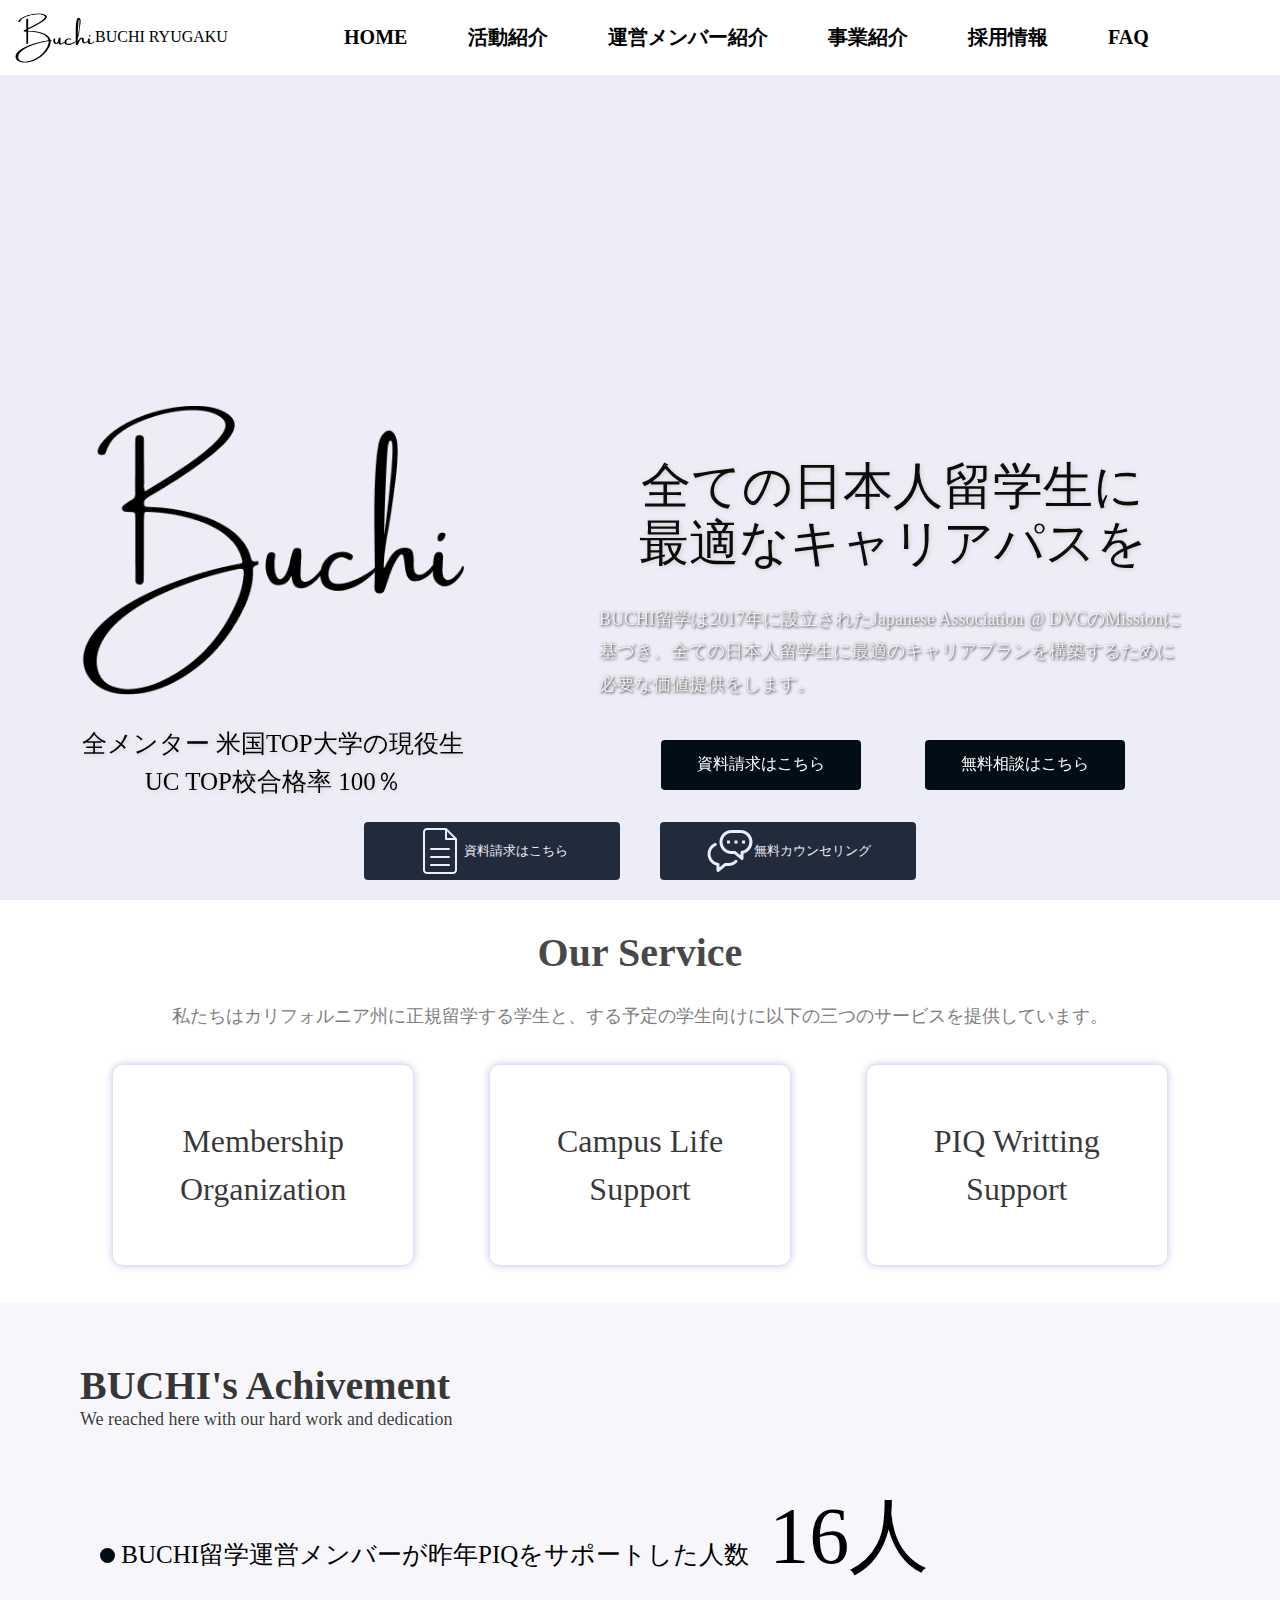
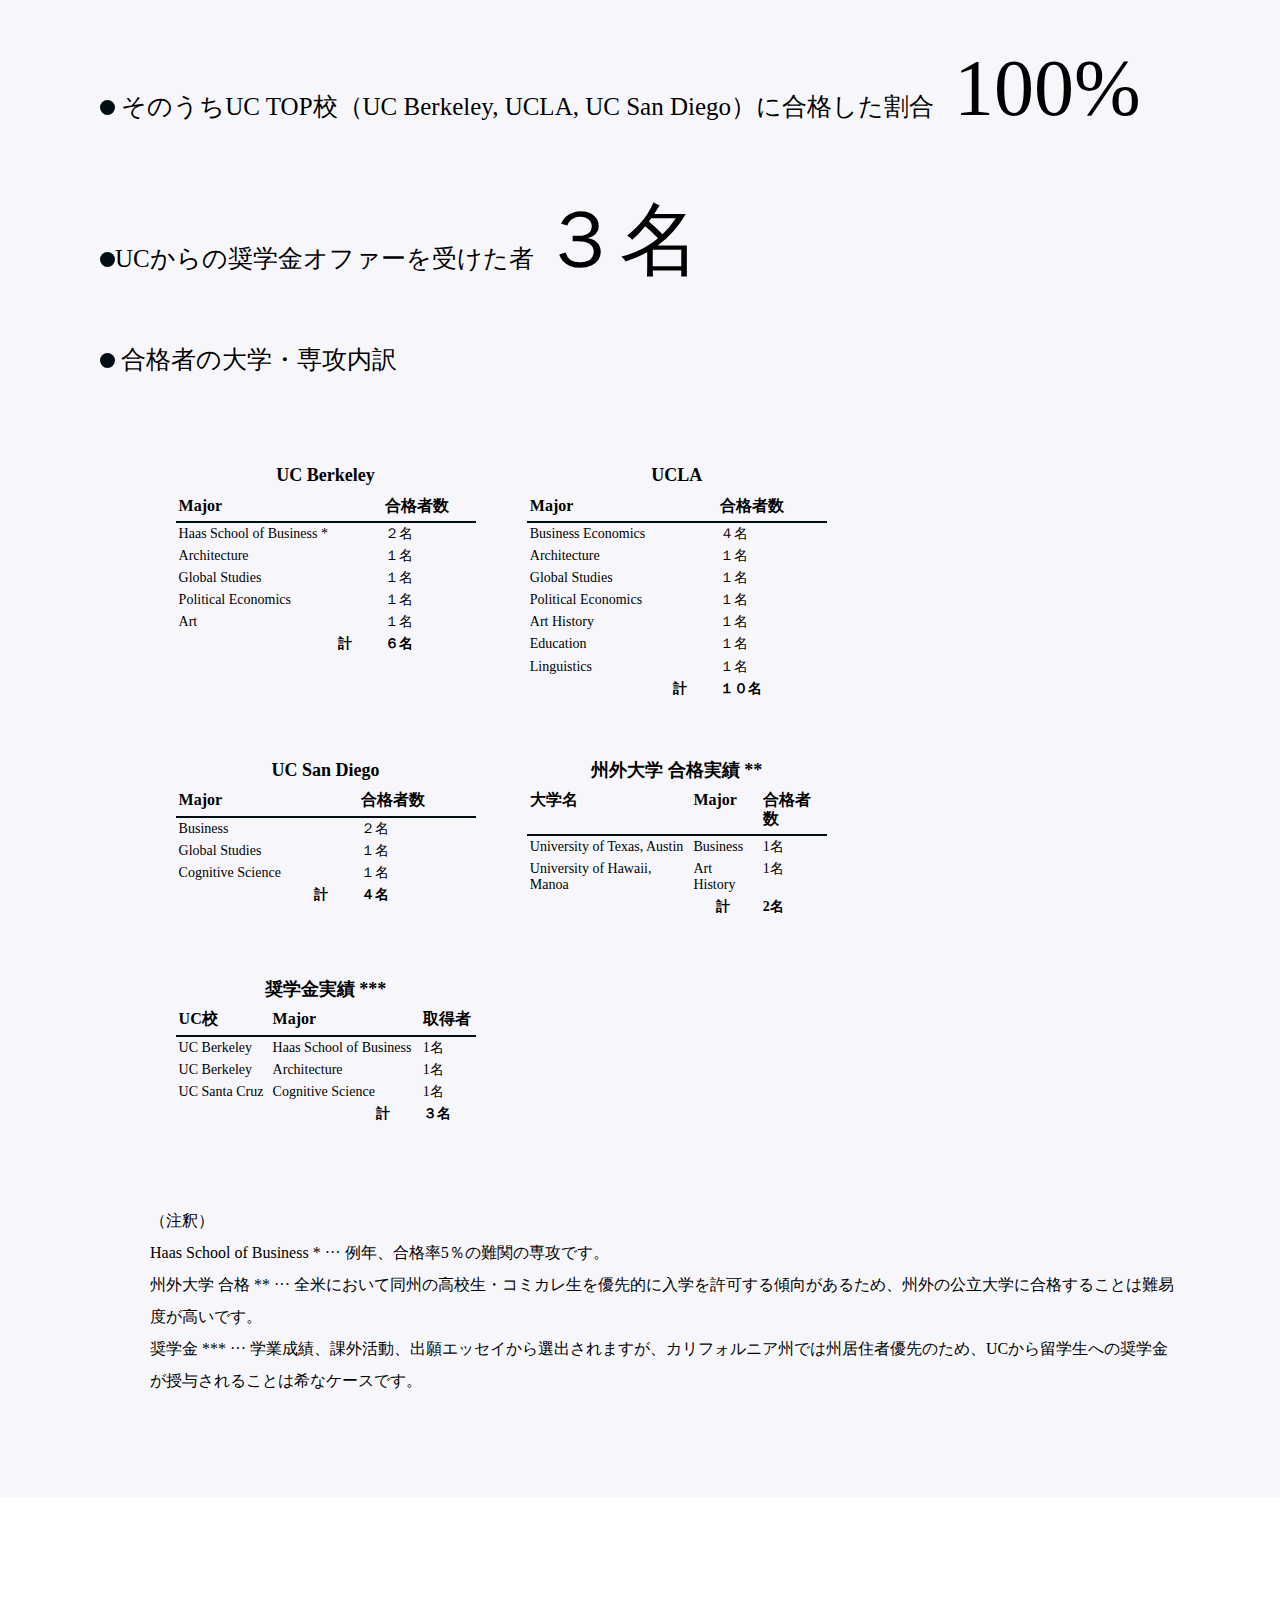
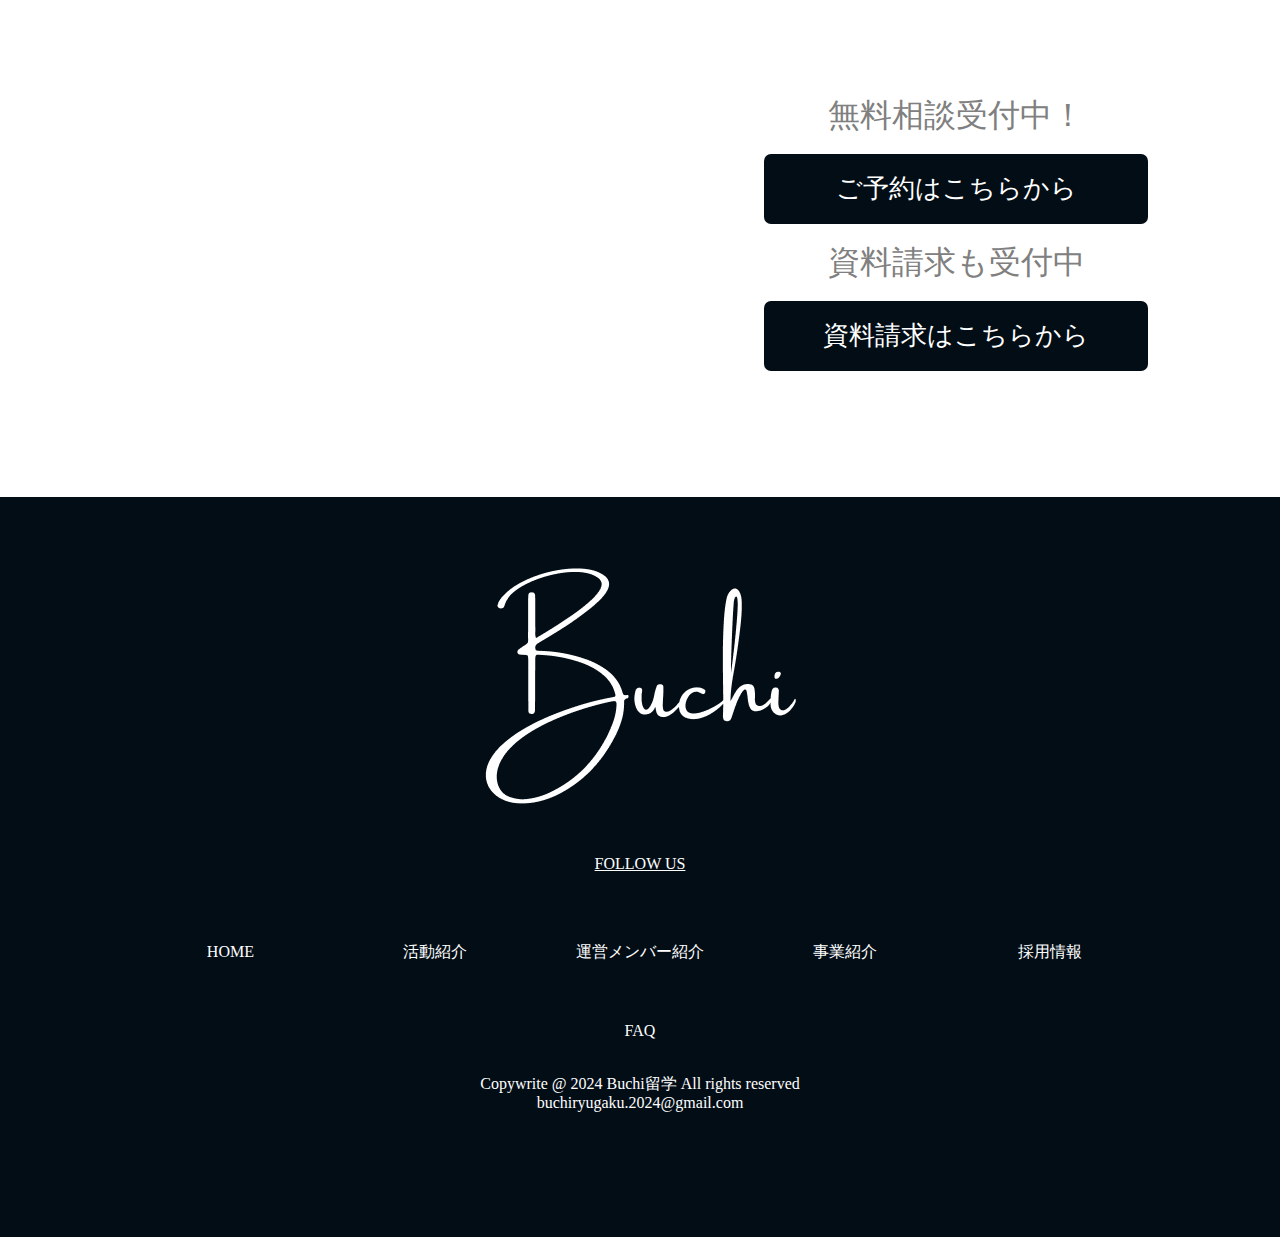
==== commit 7fc8bf18: "blog koe changed" ====
--- a/index.html
+++ b/index.html
@@ -27,11 +27,11 @@
       </div>
 
       <ul id="menu-list">
-        <li><a href="https://buchiryuugaku.com/" >HOME</a></li>
-        <li><a href="https://buchiryuugaku.com/career" >活動紹介</a></li>
-        <li><a href="https://buchiryuugaku.com/MemberIntro" >運営メンバー紹介</a></li>
-        <li><a href="https://buchiryuugaku.com/zigyoushokai" >事業紹介</a></li>
-        <li><a href="https://buchiryuugaku.com/Recruitment">採用情報</a></li>
+        <li><a href="https://buchiryuugaku.com/" target="_blank">HOME</a></li>
+        <li><a href="https://buchiryuugaku.com/career" target="_blank">活動紹介</a></li>
+        <li><a href="https://buchiryuugaku.com/MemberIntro" target="_blank">運営メンバー紹介</a></li>
+        <li><a href="https://buchiryuugaku.com/zigyoushokai" target="_blank">事業紹介</a></li>
+        <li><a href="https://buchiryuugaku.com/Recruitment" target="_blank">採用情報</a></li>
         <li><a href="#">FAQ</a></li>
       </ul>
     </nav>
@@ -292,21 +292,21 @@
 
       <h2>FOLLOW US</h2>
       <div class="socialmedia">
-        <a href="https://www.instagram.com/buchi_ryugaku?igsh=OGQ5ZDc2ODk2ZA%3D%3D&utm_source=qr" 
+        <a href="https://www.instagram.com/buchi_ryugaku?igsh=OGQ5ZDc2ODk2ZA%3D%3D&utm_source=qr" target="_blank"
           rel="noopener noreferrer"><img src="img-logo/instagramlogo2 copy.png" alt=""></a>
         <a href="https://www.threads.net/@buchi_ryugaku?xmt=AQGzDCskhuXKsIRPNvC-pSX9JP0-rzb83s5tXcv2Taqv8Gk"
-           rel="noopener noreferrer"><img src="img-logo/threadslogo copy.png" alt=""></a>
-        <a href="https://forms.gle/ujN1hSYqYwtkrV2b7" rel="noopener noreferrer"><img
+          target="_blank" rel="noopener noreferrer"><img src="img-logo/threadslogo copy.png" alt=""></a>
+        <a href="https://forms.gle/ujN1hSYqYwtkrV2b7" target="_blank" rel="noopener noreferrer"><img
             src="img-logo/discordlogo copy.png" alt=""></a>
       </div>
 
 
       <ul>
-        <li><a href="https://buchiryuugaku.com/">HOME</a></li>
-        <li><a href="https://buchiryuugaku.com/career" >活動紹介</a></li>
-        <li><a href="https://buchiryuugaku.com/MemberIntro">運営メンバー紹介</a></li>
-        <li><a href="https://buchiryuugaku.com/zigyoushokai">事業紹介</a></li>
-        <li><a href="https://buchiryuugaku.com/Recruitment" >採用情報</a></li>
+        <li><a href="https://buchiryuugaku.com/" target="_blank">HOME</a></li>
+        <li><a href="https://buchiryuugaku.com/career" target="_blank">活動紹介</a></li>
+        <li><a href="https://buchiryuugaku.com/MemberIntro" target="_blank">運営メンバー紹介</a></li>
+        <li><a href="https://buchiryuugaku.com/zigyoushokai" target="_blank">事業紹介</a></li>
+        <li><a href="https://buchiryuugaku.com/Recruitment" target="_blank">採用情報</a></li>
         <li><a href="#">FAQ</a></li>
       </ul>
       <div id="copyright">
@@ -315,9 +315,7 @@
     </div>
 
   </footer>
-</body>
-
-        </footer>
+
         <div class="bottom-fixed-menu">
           <ul>
             <li><a href="https://linktr.ee/buchi.ryugaku" target="_blank"><img src="icon/doc-icon-white.png" alt="">資料請求はこちら</a></li>
--- a/BuchiCSS-v1.css
+++ b/BuchiCSS-v1.css
@@ -552,7 +552,7 @@
     color: #fff;
     padding: 20px 0;
     text-align: center;
-    padding-bottom: 110px;
+    padding-bottom: 120px;
 }
 
 footer .footer img {
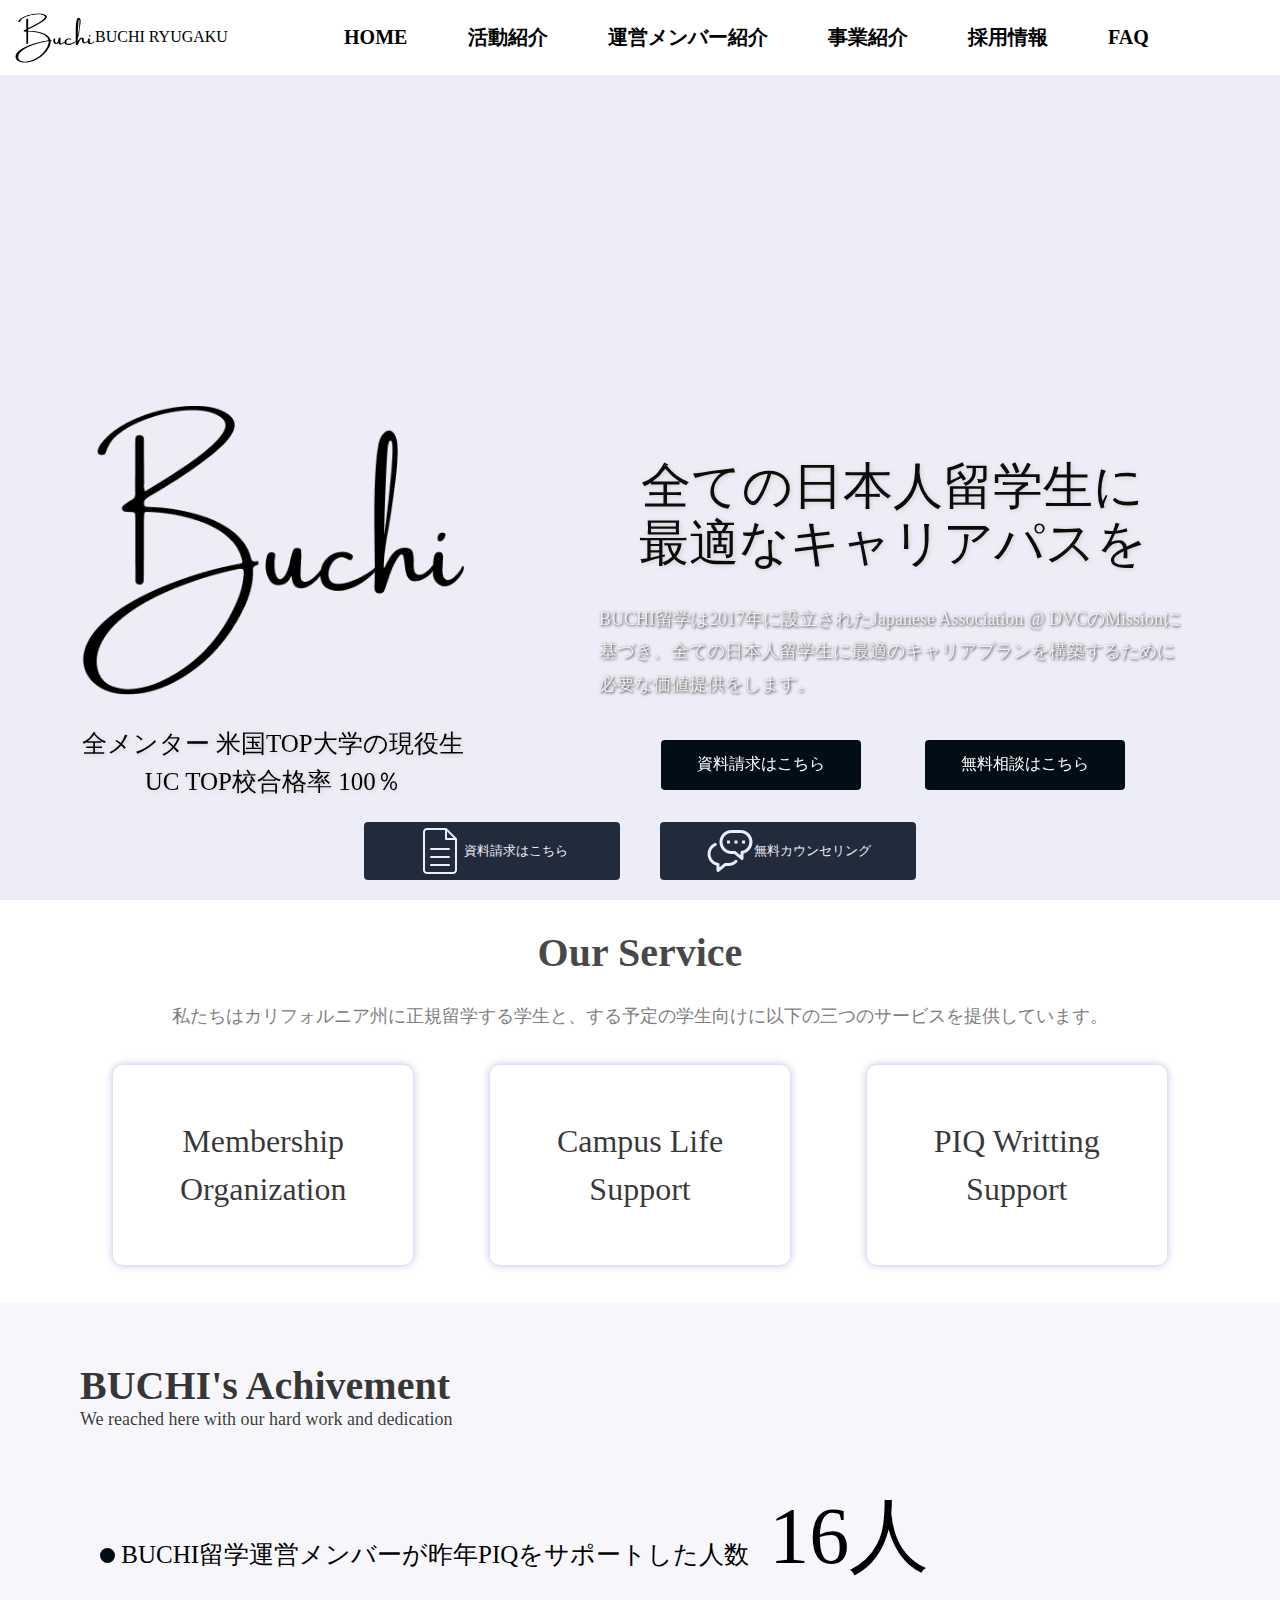
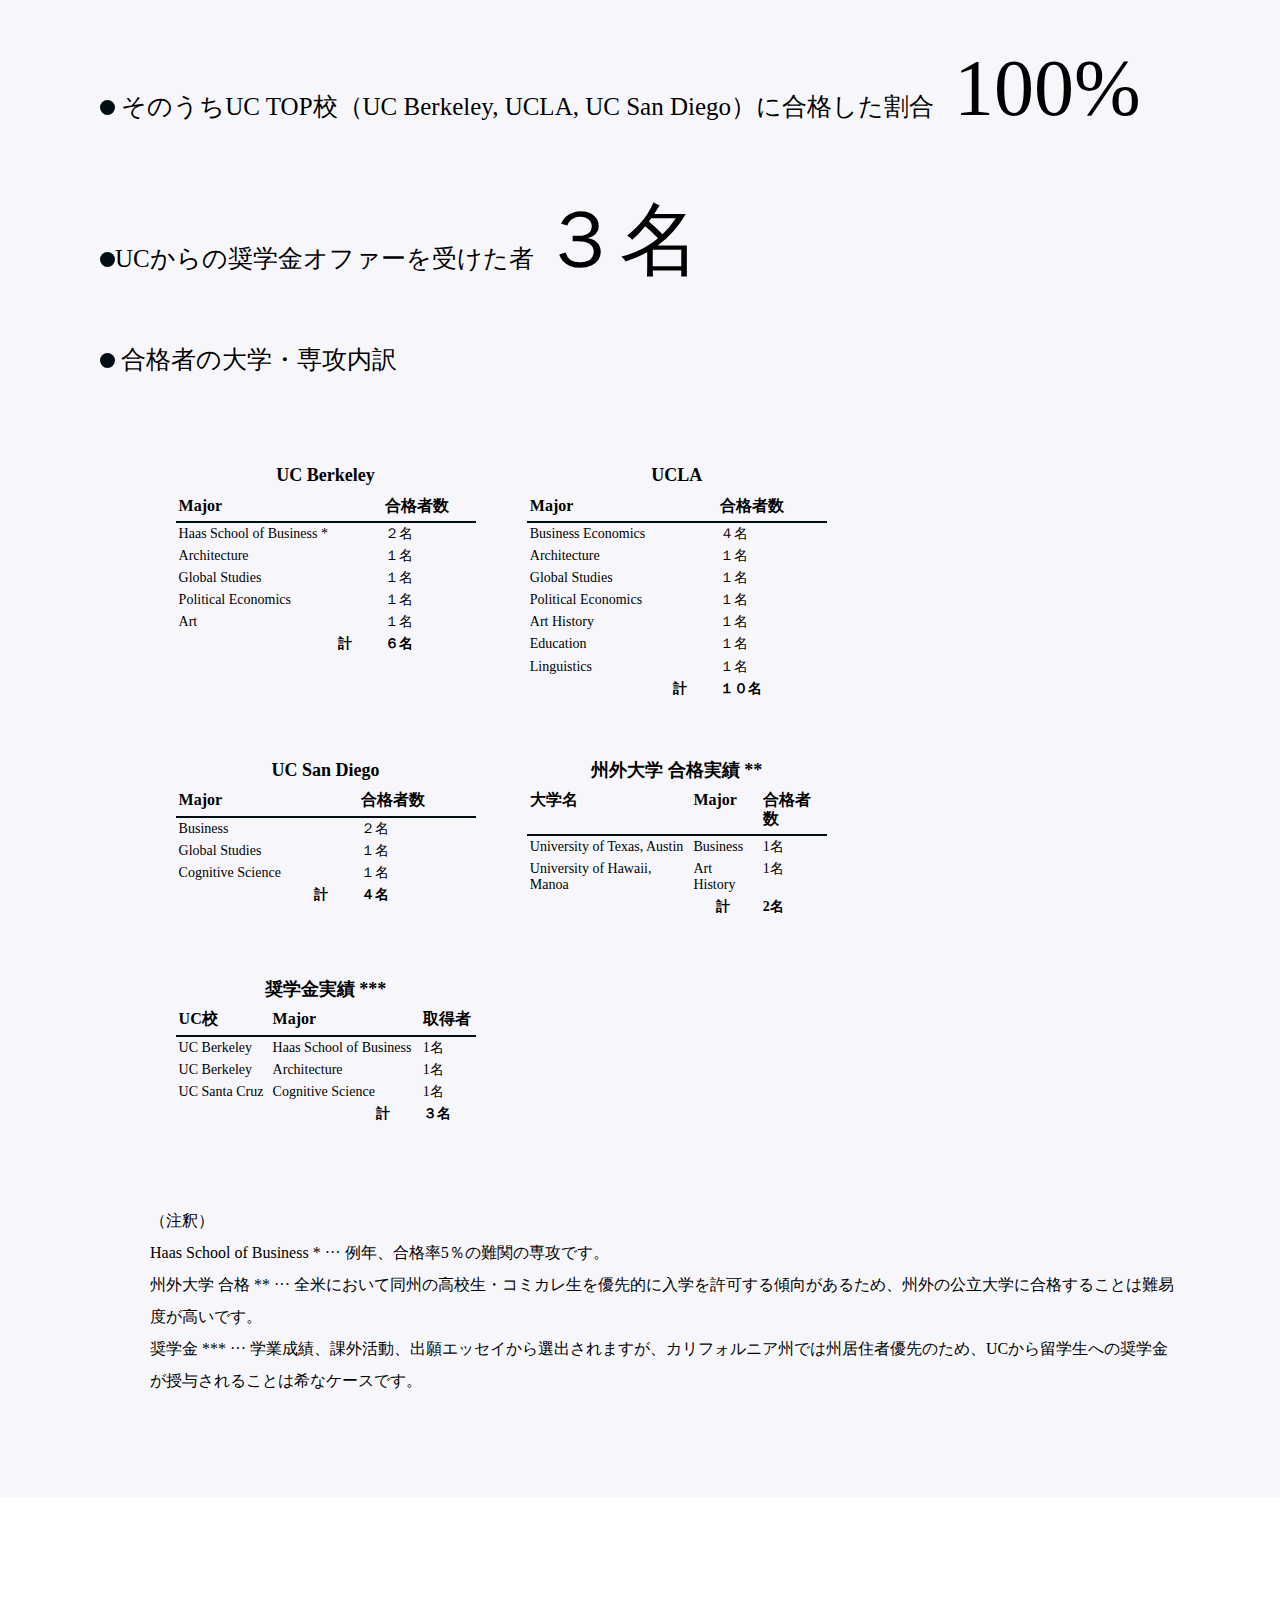
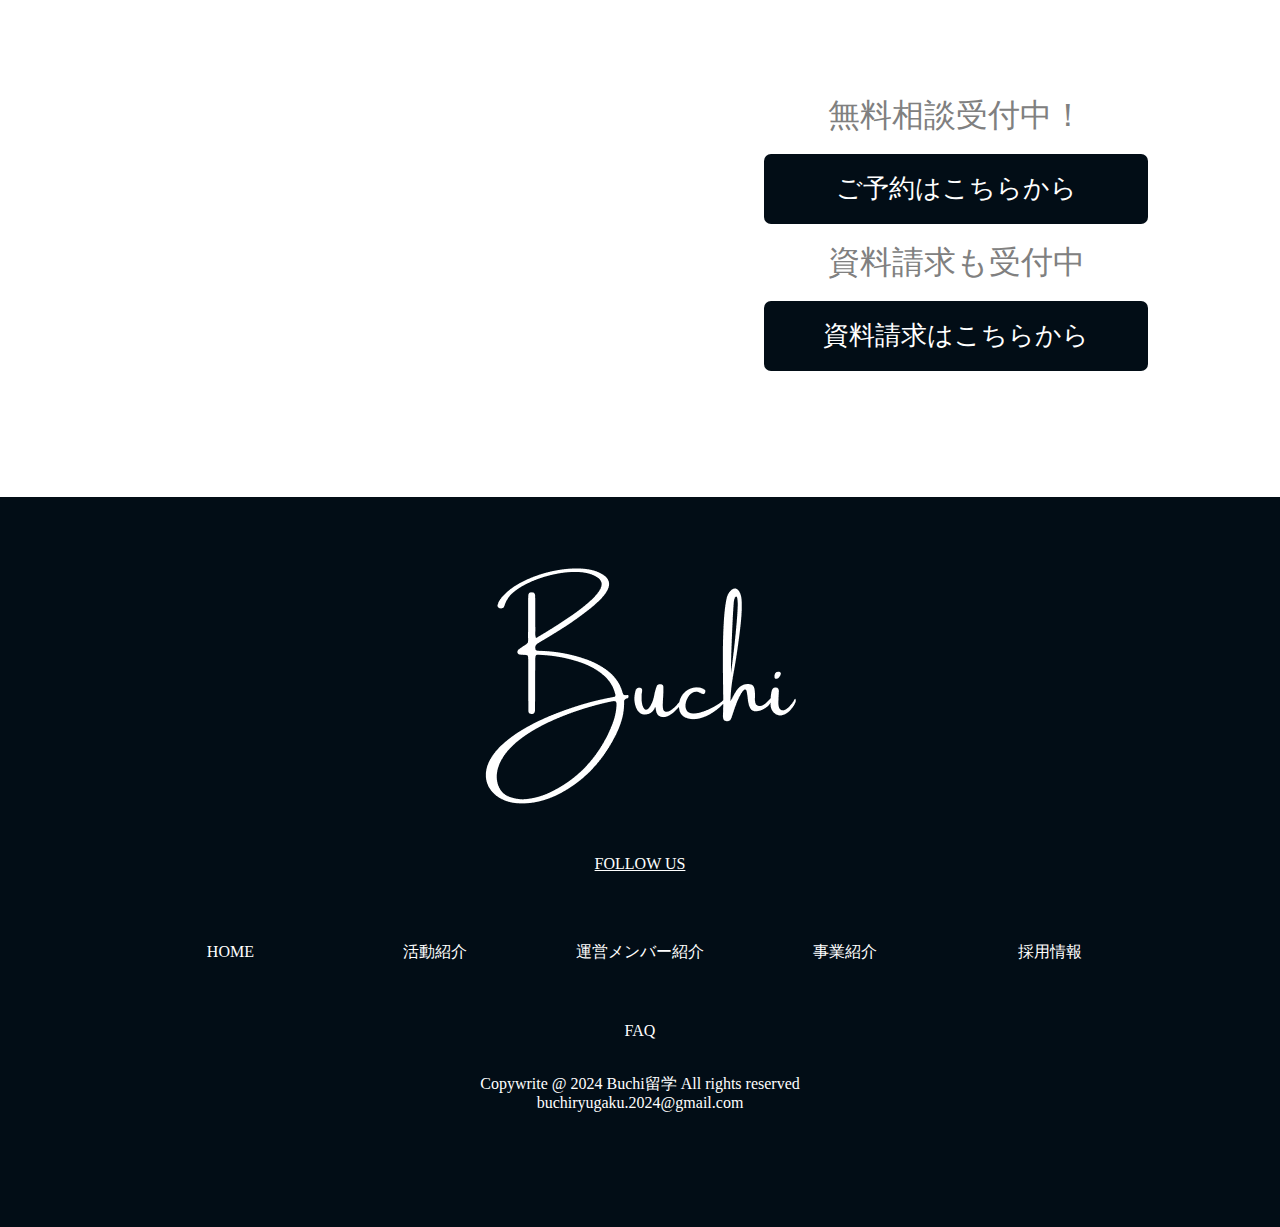
==== commit 63a944db: "Merge pull request #10 from makoppu/feature-Naoko/sales-intro-revise" ====
--- a/index.html
+++ b/index.html
@@ -27,11 +27,11 @@
       </div>
 
       <ul id="menu-list">
-        <li><a href="https://buchiryuugaku.com/" target="_blank">HOME</a></li>
-        <li><a href="https://buchiryuugaku.com/career" target="_blank">活動紹介</a></li>
-        <li><a href="https://buchiryuugaku.com/MemberIntro" target="_blank">運営メンバー紹介</a></li>
-        <li><a href="https://buchiryuugaku.com/zigyoushokai" target="_blank">事業紹介</a></li>
-        <li><a href="https://buchiryuugaku.com/Recruitment" target="_blank">採用情報</a></li>
+        <li><a href="https://buchiryuugaku.com/" >HOME</a></li>
+        <li><a href="https://buchiryuugaku.com/career" >活動紹介</a></li>
+        <li><a href="https://buchiryuugaku.com/MemberIntro" >運営メンバー紹介</a></li>
+        <li><a href="https://buchiryuugaku.com/zigyoushokai" >事業紹介</a></li>
+        <li><a href="https://buchiryuugaku.com/Recruitment">採用情報</a></li>
         <li><a href="#">FAQ</a></li>
       </ul>
     </nav>
@@ -292,21 +292,21 @@
 
       <h2>FOLLOW US</h2>
       <div class="socialmedia">
-        <a href="https://www.instagram.com/buchi_ryugaku?igsh=OGQ5ZDc2ODk2ZA%3D%3D&utm_source=qr" target="_blank"
+        <a href="https://www.instagram.com/buchi_ryugaku?igsh=OGQ5ZDc2ODk2ZA%3D%3D&utm_source=qr" 
           rel="noopener noreferrer"><img src="img-logo/instagramlogo2 copy.png" alt=""></a>
         <a href="https://www.threads.net/@buchi_ryugaku?xmt=AQGzDCskhuXKsIRPNvC-pSX9JP0-rzb83s5tXcv2Taqv8Gk"
-          target="_blank" rel="noopener noreferrer"><img src="img-logo/threadslogo copy.png" alt=""></a>
-        <a href="https://forms.gle/ujN1hSYqYwtkrV2b7" target="_blank" rel="noopener noreferrer"><img
+           rel="noopener noreferrer"><img src="img-logo/threadslogo copy.png" alt=""></a>
+        <a href="https://forms.gle/ujN1hSYqYwtkrV2b7" rel="noopener noreferrer"><img
             src="img-logo/discordlogo copy.png" alt=""></a>
       </div>
 
 
       <ul>
-        <li><a href="https://buchiryuugaku.com/" target="_blank">HOME</a></li>
-        <li><a href="https://buchiryuugaku.com/career" target="_blank">活動紹介</a></li>
-        <li><a href="https://buchiryuugaku.com/MemberIntro" target="_blank">運営メンバー紹介</a></li>
-        <li><a href="https://buchiryuugaku.com/zigyoushokai" target="_blank">事業紹介</a></li>
-        <li><a href="https://buchiryuugaku.com/Recruitment" target="_blank">採用情報</a></li>
+        <li><a href="https://buchiryuugaku.com/">HOME</a></li>
+        <li><a href="https://buchiryuugaku.com/career" >活動紹介</a></li>
+        <li><a href="https://buchiryuugaku.com/MemberIntro">運営メンバー紹介</a></li>
+        <li><a href="https://buchiryuugaku.com/zigyoushokai">事業紹介</a></li>
+        <li><a href="https://buchiryuugaku.com/Recruitment" >採用情報</a></li>
         <li><a href="#">FAQ</a></li>
       </ul>
       <div id="copyright">
@@ -315,7 +315,9 @@
     </div>
 
   </footer>
-
+</body>
+
+        </footer>
         <div class="bottom-fixed-menu">
           <ul>
             <li><a href="https://linktr.ee/buchi.ryugaku" target="_blank"><img src="icon/doc-icon-white.png" alt="">資料請求はこちら</a></li>
--- a/BuchiCSS-v1.css
+++ b/BuchiCSS-v1.css
@@ -552,7 +552,7 @@
     color: #fff;
     padding: 20px 0;
     text-align: center;
-    padding-bottom: 120px;
+    padding-bottom: 110px;
 }
 
 footer .footer img {
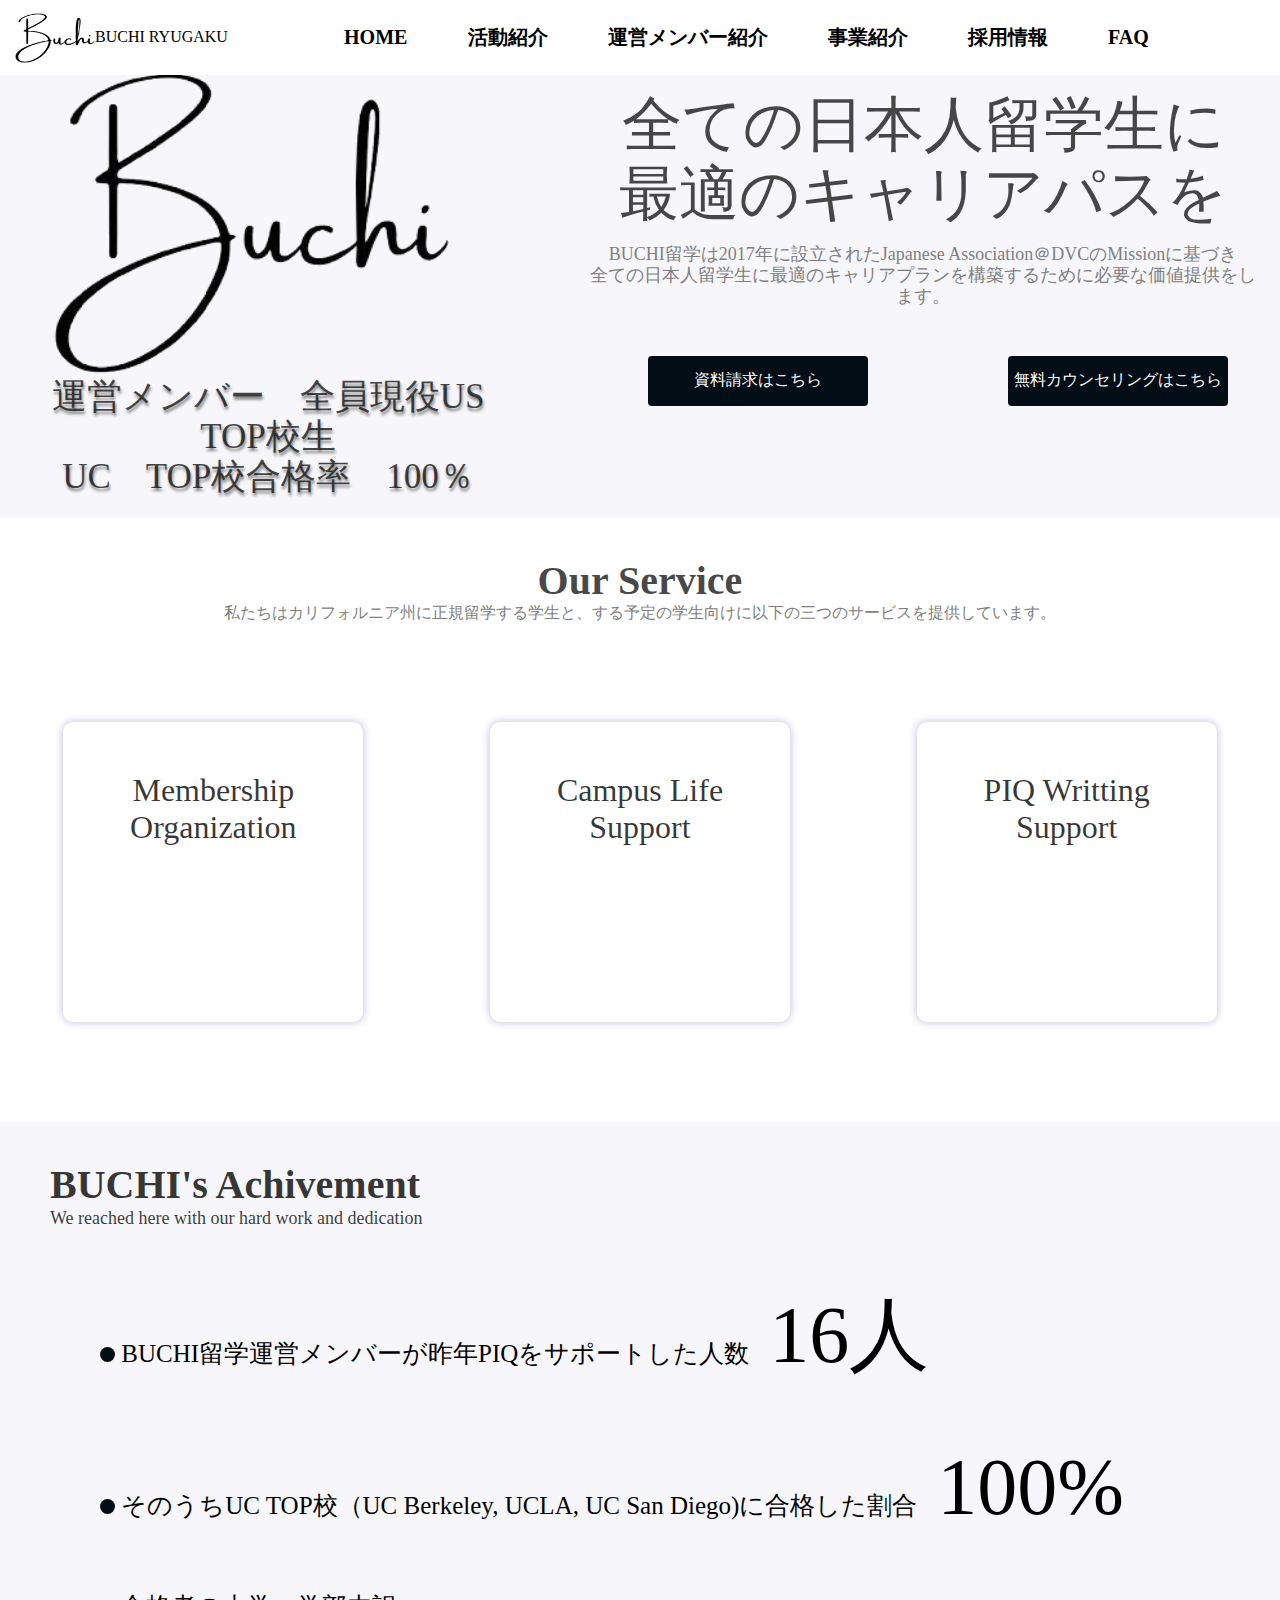
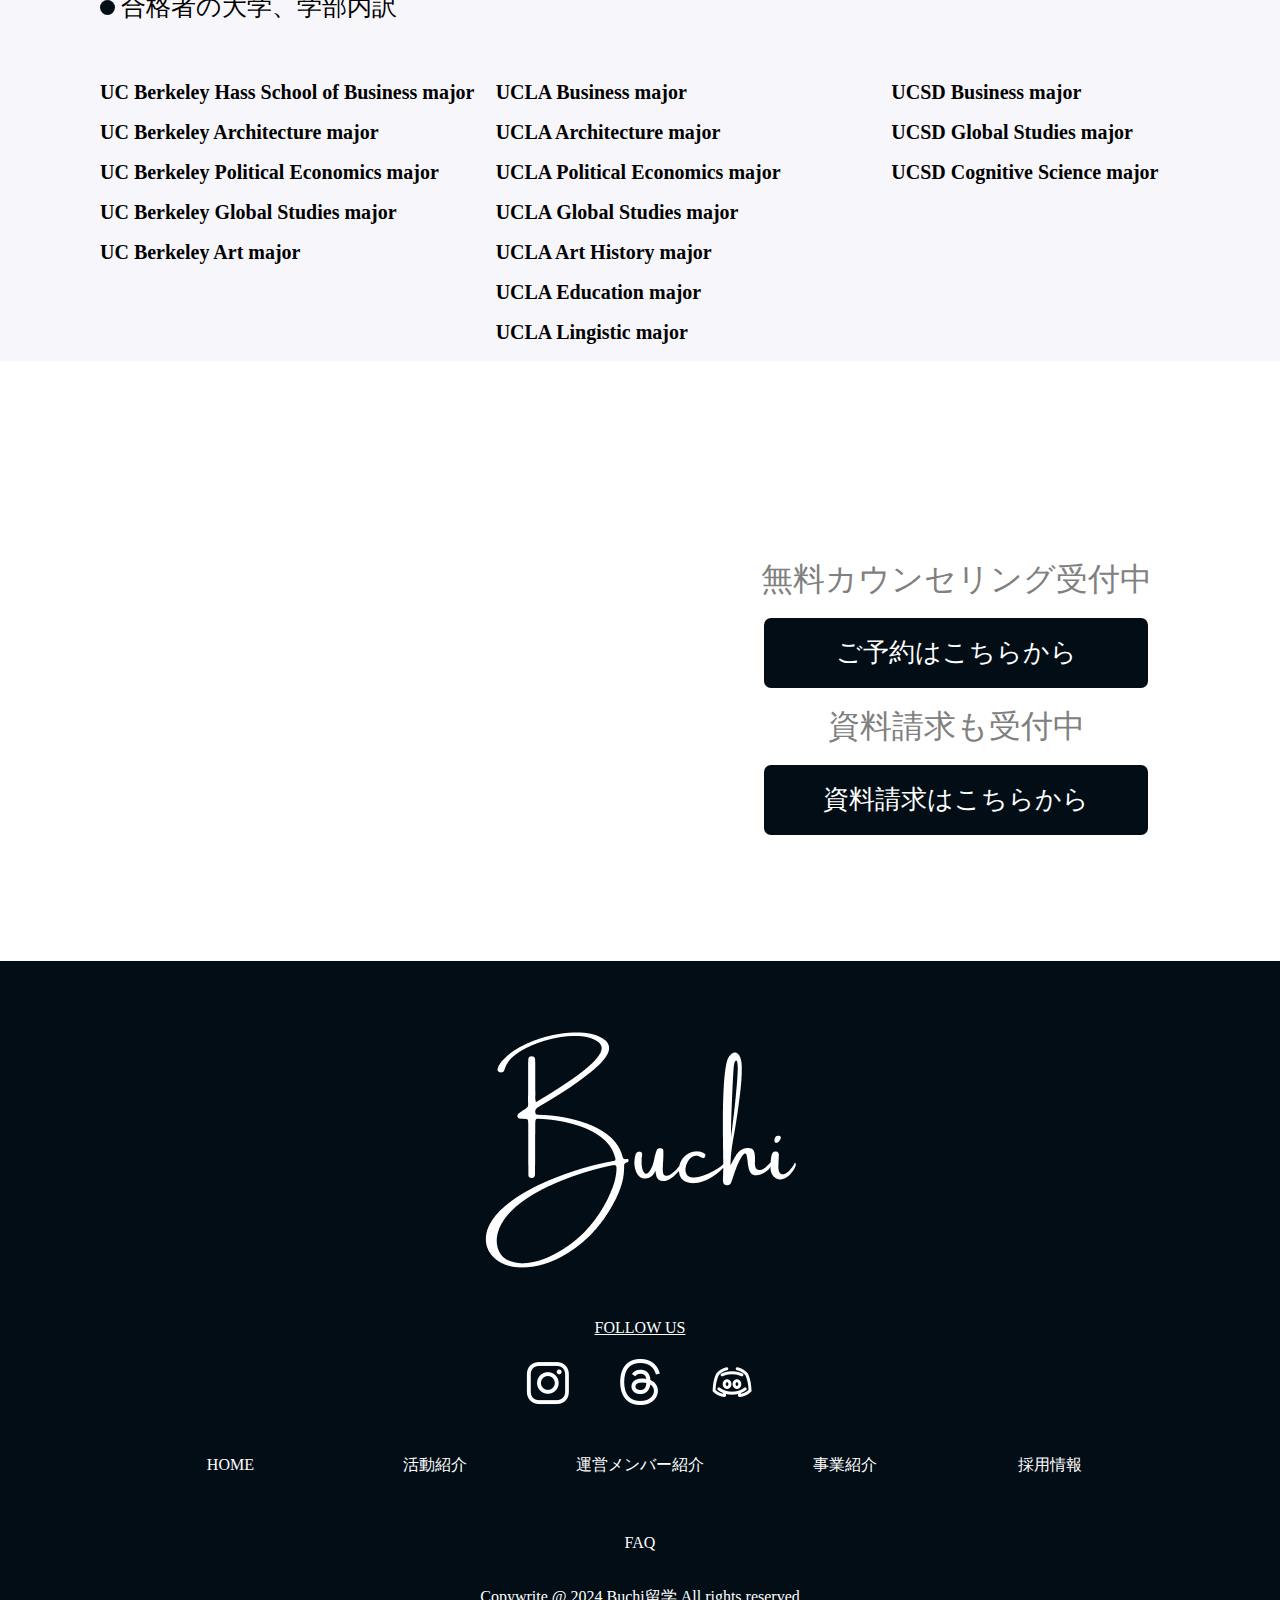
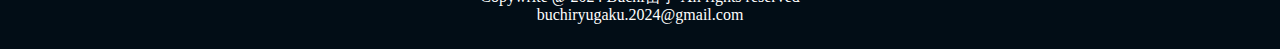
==== commit 5b35c991: "Revert "Feature naoko/sales intro revise"" ====
--- a/index.html
+++ b/index.html
@@ -1,329 +1,152 @@
 <!DOCTYPE html>
 <html lang="ja">
+    <head>
+        <meta charset="UTF-8">
+        <meta name = "viewport" content="width=device-width,initial-scale=1">
+        <title>Buchi留学 全ての日本人に最適なキャリアパスを</title>
+        <link rel="stylesheet" href="reset.css">
+        <link rel="stylesheet" href="BuchiCSS-v1.css">
+        <link rel="icon" href="image/Buchi-Favicon.png" type="image/png">
+    </head>
+    
+    <body>
+        <header>
+            <!-- <h1><img src="images/logo.png" alt="FARM CAPYZOU"></h1>     -->
+            <nav class = "menu">
+              <p><img src="img-logo/black_36px_Buchi.png" alt="" width="80" height="50"></p>
+              <h2>BUCHI RYUGAKU</h2>
+              
+                  <!-- iPhoneなどのデバイスでは３本線のメニューアイコンに納める -->
+                   <!-- 800px以上では表示されない-->
+                   <div class="hamburger-menu" onclick="toggleMenu(this)">
+                      <div class="hamburger-line"></div>
+                      <div class="hamburger-line"></div>
+                      <div class="hamburger-line"></div>
+                  </div>
+                  
+                  
+  
+                  <ul id="menu-list">
+                      <li><a href="https://buchiryuugaku.com/" target="_blank">HOME</a></li>
+                      <li><a href="https://buchiryuugaku.com/career" target="_blank">活動紹介</a></li>
+                      <li><a href="https://buchiryuugaku.com/MemberIntro" target="_blank">運営メンバー紹介</a></li>
+                      <li><a href="https://buchiryuugaku.com/zigyoushokai" target="_blank">事業紹介</a></li>
+                      <li><a href="https://buchiryuugaku.com/Recruitment" target="_blank">採用情報</a></li>
+                      <li><a href="#">FAQ</a></li>
+                  </ul> 
+            </nav>
+            <div class="siteface">
+            <h1>
+              <a><img src="image/Buchilogo2.PNG" alt="" ></a>
+              <p>運営メンバー　全員現役US　TOP校生<br>UC　TOP校合格率　100％</p>
+            </h1>
+            <article><h2>全ての日本人留学生に<br>最適のキャリアパスを</h2>
+              <h3>BUCHI留学は2017年に設立されたJapanese Association＠DVCのMissionに基づき<br>全ての日本人留学生に最適のキャリアプランを構築するために必要な価値提供をします。</h3>
+              <ul class = "button">
+              <li><a href="https://linktr.ee/buchi.ryugaku" target="_blank">資料請求はこちら</a></li>
+              <li><a href="https://docs.google.com/forms/d/e/1FAIpQLSfKQlXOsalYs7lcp_xaLlUV1oKPApc1-ndzVz2p669g0aoU3A/viewform" target="_blank" rel="noopener noreferrer">無料カウンセリングはこちら</a></li>
+              </ul>
+              <!-- <h5>現在無料相談は受け付けておりません</h5> -->
+            </article>
+            </div>
+            
+          </header> 
+    <!-- メニューを全表示かアイコンのみか判別するJS -->
+    <script>
+      function toggleMenu(element) {
+     element.classList.toggle("active");
+     }
+ </script>
+
+      <main>
+        <article class="service">
+        <h2>Our Service</h2>
+        <h3>私たちはカリフォルニア州に正規留学する学生と、する予定の学生向けに以下の三つのサービスを提供しています。</h3>
+        <ul class="serviceList">
+          <li><h4><a href="">Membership<br>Organization</a></h4></li>
+          <li><h4><a href="">Campus Life<br>Support</a></h4></li>
+          <li><h4><a href="https://docs.google.com/forms/d/e/1FAIpQLSfGY_Ia7Jgm-0TGa3pzI5nrR5mqpIlcsaO6Fa8fZKXOeOzrnA/viewform">PIQ Writting<br>Support</a></h4></li>
+        </ul>
+        </article>
+        
+        <!-- ここからachivement 合格者のリストとかの部分-->
+        <article class = "achivement">
+        <h2>BUCHI's Achivement</h2>
+        <h3>We reached here with our hard work and dedication</h3>
+        <ul class = "Support">
+          <li> BUCHI留学運営メンバーが昨年PIQをサポートした人数<span>    16人</span></li>
+          <li> そのうちUC TOP校（UC Berkeley, UCLA, UC San Diego)に合格した割合<span>     100%</span></li>
+          <li> 合格者の大学、学部内訳</li>
+        </ul>
+
+        <table>
+          <tr><th>UC Berkeley Hass School of Business major</th><th>UCLA Business major</th><th>UCSD Business major</th></tr>
+          <tr><th>UC Berkeley Architecture major</th><th>UCLA Architecture major</th><th>UCSD Global Studies major</th></tr>
+          <tr><th>UC Berkeley Political Economics major</th><th>UCLA Political Economics major</th><th>UCSD Cognitive Science major</th></tr>
+          <tr><th>UC Berkeley Global Studies major</th><th>UCLA Global Studies major</th></tr>
+          <tr><th>UC Berkeley Art major</th><th>UCLA Art History major</th></tr>
+          <tr><th></th><th>UCLA Education major</th></tr>
+          <tr><th></th><th>UCLA Lingistic major</th></tr>
+
+        </table>
+        </article>
+        <!-- ここからカスタマーリビューのページ -->
+        <!-- <article class="CostomerReview">
+        <h2>サービスを受講した人の声</h2>
+        <h3>BUCHI留学に所属するメンターたちのPIQ添削を昨年受けた人たちの感想です。</h3>
+        <ul class="ReviewList">
+          <div class="block1"><li><a><img src="../image/顔写真予定.png" alt="" ><p>とてもよかった</p></a></li>
+          <li><a><img src="../image/顔写真予定.png" alt="" ><p>とてもよかった</p></a></li></div>
+          <div class="block2"><li><a><img src="../image/顔写真予定.png" alt="" ><p>とてもよかった</p></a></li>
+          <li><a><img src="../image/顔写真予定.png" alt="" ><p>とてもよかった</p></a></li></div>
+          </ul>
+        </ul>
+        </article>
+        our videosのページ -->
+        <!-- <article class = "Video">
+          <h3>Our Videos</h3>
+          <h4>Buchi留学は「すべての日本人がUC編入に必要な知識に触れるべきである」という思いから生まれました。<br>
+            私たちは、留学を目指す日本人、UC編入を目指す日本人を全力で支えます。</h4>
+            <ul class = "Videolist">
+              <li><h4 href="">Watch Now-></h4></li>
+              <li><h4 href="">Watch Now-></h4></li>
+              <li><h4 href="">Watch Now-></h4></li>
+            </ul>
+        </article> -->
+        <!-- 無料相談　資料請求ページ -->
+        <div class="Contact">
+        <h2>無料カウンセリング受付中</h2>
+        <h3><a href="https://docs.google.com/forms/d/e/1FAIpQLSfKQlXOsalYs7lcp_xaLlUV1oKPApc1-ndzVz2p669g0aoU3A/viewform" target="_blank" rel="noopener noreferrer">ご予約はこちらから</a></h3>
+        <h2>資料請求も受付中</h2>
+        <h3><a>資料請求はこちらから</a></h3>
+        </div>
+      </main>
+
+      <!-- フッターページ -->
+      <footer>
+        <div class="footer">
+          <img src="img-logo/white_96px_Buchi.png" alt="">        
 
 
-<head>
-  <meta charset="UTF-8">
-  <meta name="viewport" content="width=device-width,initial-scale=1">
-  <title>Buchi留学 全ての日本人に最適なキャリアパスを</title>
-  <link rel="stylesheet" href="reset.css">
-  <link rel="stylesheet" href="BuchiCSS-v1.css">
-  <link rel="icon" href="image/Buchi-Favicon.png" type="image/png">
-</head>
-
-<body>
-  <header>
-    <!-- <h1><img src="images/logo.png" alt="FARM CAPYZOU"></h1>     -->
-    <nav class="menu">
-      <p><img src="img-logo/black_36px_Buchi.png" alt="" width="80" height="50"></p>
-      <h2>BUCHI RYUGAKU</h2>
-
-      <!-- iPhoneなどのデバイスでは３本線のメニューアイコンに納める -->
-      <!-- 800px以上では表示されない-->
-      <div class="hamburger-menu" onclick="toggleMenu(this)">
-        <div class="hamburger-line"></div>
-        <div class="hamburger-line"></div>
-        <div class="hamburger-line"></div>
-      </div>
-
-      <ul id="menu-list">
-        <li><a href="https://buchiryuugaku.com/" >HOME</a></li>
-        <li><a href="https://buchiryuugaku.com/career" >活動紹介</a></li>
-        <li><a href="https://buchiryuugaku.com/MemberIntro" >運営メンバー紹介</a></li>
-        <li><a href="https://buchiryuugaku.com/zigyoushokai" >事業紹介</a></li>
-        <li><a href="https://buchiryuugaku.com/Recruitment">採用情報</a></li>
-        <li><a href="#">FAQ</a></li>
-      </ul>
-    </nav>
-  </header>
-  <!-- メニューを全表示かアイコンのみか判別するJS -->
-  <script>
-    function toggleMenu(element) {
-      element.classList.toggle("active");
-    }
-  </script>
-
-  <main>
-    <section class="siteface_container">
-      <div class="siteface"></div>
-
-      <div class="siteface_content">
-        <div class="logo_catchcopy">
-          <a><img src="img-logo/black_128px_buchi copy.png" alt="Buchiのロゴ"></a>
-          <h1>
-            全メンター 米国TOP大学の現役生<br>UC TOP校合格率 100％
-          </h1>
-        </div>
-        <article class="service_redirect">
-          <h2>全ての日本人留学生に<br>最適なキャリアパスを</h2>
-          <h3>BUCHI留学は2017年に設立されたJapanese Association @
-            DVCのMissionに基づき、全ての日本人留学生に最適のキャリアプランを構築するために必要な価値提供をします。
-          </h3>
-          <ul class="button">
-            <li><a href="https://linktr.ee/buchi.ryugaku" target="_blank">資料請求はこちら</a></li>
-            <li><a href="" target="_blank" rel="noopener noreferrer">無料相談はこちら</a></li>
-          </ul>
-          <!-- <h5>現在無料相談は受け付けておりません</h5> -->
-        </article>
-      </div>
-    </section>
-
-    <article class="service">
-      <h2>Our Service</h2>
-      <h3>私たちはカリフォルニア州に正規留学する学生と、する予定の学生向けに以下の三つのサービスを提供しています。</h3>
-      <ul class="serviceList">
-        <li>
-          <h4><a href="">Membership<br>Organization</a></h4>
-        </li>
-        <li>
-          <h4><a href="">Campus Life<br>Support</a></h4>
-        </li>
-        <li>
-          <h4><a
-              href="https://docs.google.com/forms/d/e/1FAIpQLSfGY_Ia7Jgm-0TGa3pzI5nrR5mqpIlcsaO6Fa8fZKXOeOzrnA/viewform">PIQ
-              Writting<br>Support</a></h4>
-        </li>
-      </ul>
-    </article>
-
-    <!-- ここからachivement 合格者のリストとかの部分-->
-    <article class="achivement">
-      <h2>BUCHI's Achivement</h2>
-      <h3>We reached here with our hard work and dedication</h3>
-      <ul class="Support">
-        <li> BUCHI留学運営メンバーが昨年PIQをサポートした人数<span> 16人</span></li>
-        <li> そのうちUC TOP校（UC Berkeley, UCLA, UC San Diego）に合格した割合<span> 100%</span></li>
-        <li>UCからの奨学金オファーを受けた者 <span> ３名</span></li>
-        <li> 合格者の大学・専攻内訳</li>
-      </ul>
-
-      <article class="admit_major_number">
-        <table class="admit_by_uc">
-          <tbody>
-            <caption>UC Berkeley</caption>
-            <tr>
-              <th>Major</th>
-              <th>合格者数</th>
-            </tr>
-            <tr>
-              <td>Haas School of Business *</td>
-              <td>２名</td>
-            </tr>
-            <tr>
-              <td>Architecture</td>
-              <td>１名</td>
-            </tr>
-            <tr>
-              <td>Global Studies</td>
-              <td>１名</td>
-            </tr>
-            <tr>
-              <td>Political Economics</td>
-              <td>１名</td>
-            </tr>
-            <tr>
-              <td>Art</td>
-              <td>１名</td>
-            </tr>
-          </tbody>
-          <tfoot>
-            <tr>
-              <th>計</th>
-              <td>６名</td>
-            </tr>
-          </tfoot>
-        </table>
-        <table class="admit_by_uc">
-          <caption>UCLA</caption>
-          <tbody>
-            <tr>
-              <th>Major</th>
-              <th>合格者数</th>
-            </tr>
-            <tr>
-              <td>Business Economics</td>
-              <td>４名</td>
-            </tr>
-            <tr>
-              <td>Architecture</td>
-              <td>１名</td>
-            </tr>
-            <tr>
-              <td>Global Studies</td>
-              <td>１名</td>
-            </tr>
-            <tr>
-              <td>Political Economics</td>
-              <td>１名</td>
-            </tr>
-            <tr>
-              <td>Art History</td>
-              <td>１名</td>
-            </tr>
-            <tr>
-              <td>Education</td>
-              <td>１名</td>
-            </tr>
-            <tr>
-              <td>Linguistics</td>
-              <td>１名</td>
-            </tr>
-          </tbody>
-          <tfoot>
-            <tr>
-              <th>計</th>
-              <td>１０名</td>
-            </tr>
-          </tfoot>
-        </table>
-        <table class="admit_by_uc">
-          <caption>UC San Diego</caption>
-          <tbody>
-            <tr>
-              <th>Major</th>
-              <th>合格者数</th>
-            </tr>
-            <tr>
-              <td>Business</td>
-              <td>２名</td>
-            </tr>
-            <tr>
-              <td>Global Studies</td>
-              <td>１名</td>
-            </tr>
-            <tr>
-              <td>Cognitive Science</td>
-              <td>１名</td>
-            </tr>
-          </tbody>
-          <tfoot>
-            <tr>
-              <th>計</th>
-              <td>４名</td>
-            </tr>
-          </tfoot>
-        </table>
-        <table class="admit_by_uc">
-          <caption>州外大学 合格実績 **</caption>
-          <tbody>
-            <tr>
-              <th>大学名</th>
-              <th>Major</th>
-              <th>合格者数</th>
-            </tr>
-            <tr>
-              <td>University of Texas, Austin</td>
-              <td>Business</td>
-              <td>1名</td>
-            </tr>
-            <tr>
-              <td>University of Hawaii, Manoa</td>
-              <td>Art History</td>
-              <td>1名</td>
-            </tr>
-          </tbody>
-          <tfoot>
-            <tr>
-              <td></td>
-              <th>計</th>
-              <td>2名</td>
-            </tr>
-          </tfoot>
-        </table>
-        <table class="admit_by_uc">
-          <caption>奨学金実績 ***</caption>
-          <tbody>
-            <tr>
-              <th>UC校</th>
-              <th>Major</th>
-              <th>取得者</th>
-            </tr>
-            <tr>
-              <td>UC Berkeley</td>
-              <td>Haas School of Business</td>
-              <td>1名</td>
-            </tr>
-            <tr>
-              <td>UC Berkeley</td>
-              <td>Architecture</td>
-              <td>1名</td>
-            </tr>
-            <tr>
-              <td>UC Santa Cruz</td>
-              <td>Cognitive Science</td>
-              <td>1名</td>
-            </tr>
-          </tbody>
-          <tfoot>
-            <tr>
-              <td></td>
-              <th>計</th>
-              <td>３名</td>
-            </tr>
-          </tfoot>
-        </table>
-        
-      </article>
-      <div class="additional_info">
-        <h6>（注釈）</h6>
-        <p><span>Haas School of Business *</span> ··· 例年、合格率5％の難関の専攻です。</p>
-        <p><span>州外大学 合格 **</span> ··· 全米において同州の高校生・コミカレ生を優先的に入学を許可する傾向があるため、州外の公立大学に合格することは難易度が高いです。</p>
-        <p><span>奨学金 ***</span> ··· 学業成績、課外活動、出願エッセイから選出されますが、カリフォルニア州では州居住者優先のため、UCから留学生への奨学金が授与されることは希なケースです。</p>
-      </div>
-    </article>
-
-    <section class="contact_info">
-      <div class="Contact">
-        <h2>無料相談受付中！</h2>
-        <h3><a
-            href="https://docs.google.com/forms/d/e/1FAIpQLSfGY_Ia7Jgm-0TGa3pzI5nrR5mqpIlcsaO6Fa8fZKXOeOzrnA/viewform"
-            target="_blank" rel="noopener noreferrer">ご予約はこちらから</a></h3>
-        <h2>資料請求も受付中</h2>
-        <h3><a>資料請求はこちらから</a></h3>
-      </div>
-    </section>
-  </main>
-
-  <!-- フッターページ -->
-  <footer>
-    <div class="footer">
-      <img src="img-logo/white_96px_Buchi.png" alt="">
+          <h2>FOLLOW US</h2>
+          <div class ="socialmedia">
+            <a href="https://www.instagram.com/buchi_ryugaku?igsh=OGQ5ZDc2ODk2ZA%3D%3D&utm_source=qr" target="_blank" rel="noopener noreferrer"><img src="image/instagramlogo2.png" alt=""></a>
+            <a href="https://www.threads.net/@buchi_ryugaku?xmt=AQGzDCskhuXKsIRPNvC-pSX9JP0-rzb83s5tXcv2Taqv8Gk" target="_blank" rel="noopener noreferrer"><img src="image/threadslogo.png" alt=""></a>
+            <a href="https://forms.gle/ujN1hSYqYwtkrV2b7" target="_blank" rel="noopener noreferrer"><img src="image/discordlogo.png" alt=""></a>
+          </div>
 
 
-      <h2>FOLLOW US</h2>
-      <div class="socialmedia">
-        <a href="https://www.instagram.com/buchi_ryugaku?igsh=OGQ5ZDc2ODk2ZA%3D%3D&utm_source=qr" 
-          rel="noopener noreferrer"><img src="img-logo/instagramlogo2 copy.png" alt=""></a>
-        <a href="https://www.threads.net/@buchi_ryugaku?xmt=AQGzDCskhuXKsIRPNvC-pSX9JP0-rzb83s5tXcv2Taqv8Gk"
-           rel="noopener noreferrer"><img src="img-logo/threadslogo copy.png" alt=""></a>
-        <a href="https://forms.gle/ujN1hSYqYwtkrV2b7" rel="noopener noreferrer"><img
-            src="img-logo/discordlogo copy.png" alt=""></a>
-      </div>
-
-
-      <ul>
-        <li><a href="https://buchiryuugaku.com/">HOME</a></li>
-        <li><a href="https://buchiryuugaku.com/career" >活動紹介</a></li>
-        <li><a href="https://buchiryuugaku.com/MemberIntro">運営メンバー紹介</a></li>
-        <li><a href="https://buchiryuugaku.com/zigyoushokai">事業紹介</a></li>
-        <li><a href="https://buchiryuugaku.com/Recruitment" >採用情報</a></li>
-        <li><a href="#">FAQ</a></li>
-      </ul>
-      <div id="copyright">
+          <ul>
+            <li><a href="https://buchiryuugaku.com/">HOME</a></li>
+            <li><a href="https://buchiryuugaku.com/career">活動紹介</a></li>
+            <li><a href="https://buchiryuugaku.com/MemberIntro">運営メンバー紹介</a></li>
+            <li><a href="https://buchiryuugaku.com/zigyoushokai">事業紹介</a></li>
+            <li><a href="https://buchiryuugaku.com/Recruitment">採用情報</a></li>
+            <li><a href="#">FAQ</a></li>
+        </ul>
         <p>Copywrite @ 2024 Buchi留学 All rights reserved<br>buchiryugaku.2024@gmail.com</p>
-      </div>
-    </div>
-
-  </footer>
-</body>
+        </div>
 
         </footer>
-        <div class="bottom-fixed-menu">
-          <ul>
-            <li><a href="https://linktr.ee/buchi.ryugaku" target="_blank"><img src="icon/doc-icon-white.png" alt="">資料請求はこちら</a></li>
-            <li><a href="https://docs.google.com/forms/d/e/1FAIpQLSfKQlXOsalYs7lcp_xaLlUV1oKPApc1-ndzVz2p669g0aoU3A/viewform" target="_blank" rel="noopener noreferrer"><img src="icon/chat-icon-white.png">無料カウンセリング</a></li>
-          </ul>
-        </div>
-          
     </body>
 </html>--- a/BuchiCSS-v1.css
+++ b/BuchiCSS-v1.css
@@ -1,12 +1,12 @@
-@charset "utf-8";
+@charset "utf-8"; 
 
 body {
     margin: 0;
     padding: 0;
-    font-family: 'Hiragino Mincho Pro', 'Yu Mincho', serif;
-}
-
-.menu {
+    font-family: 'Hiragino Mincho Pro','Yu Mincho', serif;
+ }
+
+ .menu {
     background-color: white;
     display: flex;
     position: fixed;
@@ -16,10 +16,8 @@
     align-items: center;
     height: 75px;
     z-index: 999;
-    padding: 0 15px;
-    /* Added padding for better spacing */
-}
-
+    padding: 0 15px; /* Added padding for better spacing */
+}
 .menu ul {
     list-style-type: none;
     display: flex;
@@ -32,7 +30,6 @@
     align-items: center;
     transition: transform 0.3s ease-in-out;
 }
-
 .menu li {
     color: black;
     text-decoration: none;
@@ -40,11 +37,9 @@
     position: relative;
     transition: 0.3s;
 }
-
 .menu li:hover {
     color: #004e8e;
 }
-
 .menu li a::before {
     content: "";
     position: absolute;
@@ -55,253 +50,69 @@
     background: #004e8e;
     transition: 0.3s;
 }
-
 .menu li a:hover::before {
     width: 100%;
 }
 
-/* メインページ トップ */
-main {
-    width: 100%;
-}
-
-/* コンテナ: 背景画像とテキストの親要素 */
-.siteface-container {
-    position: relative;
-    height: 100vh;
-}
-
-/* 背景画像（UCB, UCLA, UCSD）のループ */
-main .siteface {
-    position: absolute;
-    top: 0;
-    left: 0;
-    width: auto;
-    height: 100%;
-    background-repeat: no-repeat;
-    background-position: center;
-    background-size: cover;
-    animation: slideShow 20s forwards;
-    /* 60秒で3枚の画像を表示 */
-    z-index: 1;
-    /* 背景のz-indexを1に設定 */
-}
-
-/* 背景画像の切り替えアニメーション */
-@keyframes slideShow {
-    /* UCB */
-    0% {
-        background-image:
-            linear-gradient(140deg,
-                #d9e5f8cc,
-                /* 80% 不透明 */
-                #5b88d1cc 40%,
-                #2d4c7ccc 60%,
-                #041024cc),
-            url("home-img/ucb_sathergate.jpg");
-        background-size: auto 100%;
-        opacity: 1;
-    }
-
-    24.99% {
-        background-image:
-            linear-gradient(140deg,
-                #d9e5f8cc,
-                /* 80% 不透明 */
-                #5b88d1cc 40%,
-                #2d4c7ccc 60%,
-                #041024cc),
-            url("home-img/ucb_sathergate.jpg");
-        background-size: auto 130%;
-        opacity: 1;
-    }
-
-    /* UCLA */
-    25% {
-        background-image:
-            linear-gradient(140deg,
-                #d9e5f8cc,
-                /* 80% 不透明 */
-                #5b88d1cc 40%,
-                #2d4c7ccc 60%,
-                #041024cc),
-            url("home-img/ucla_building.jpg");
-        background-size: auto 100%;
-        opacity: 1;
-    }
-
-    27% {
-        background-image:
-            linear-gradient(140deg,
-                #d9e5f8cc,
-                /* 80% 不透明 */
-                #5b88d1cc 40%,
-                #2d4c7ccc 60%,
-                #041024cc),
-            url("home-img/ucla_building.jpg");
-        background-size: auto 100%;
-        opacity: 1;
-    }
-
-    54.99% {
-        background-image:
-            linear-gradient(140deg,
-                #d9e5f8cc,
-                /* 80% 不透明 */
-                #5b88d1cc 40%,
-                #2d4c7ccc 60%,
-                #041024cc),
-            url("home-img/ucla_building.jpg");
-        background-size: auto 130%;
-        opacity: 1;
-    }
-
-    /* UCSD */
-    55% {
-        background-image:
-            linear-gradient(140deg,
-                #d9e5f8cc,
-                /* 80% 不透明 */
-                #5b88d1cc 40%,
-                #2d4c7ccc 60%,
-                #041024cc),
-            url("home-img/ucsd_library.jpg");
-        background-size: auto 100%;
-        opacity: 1;
-    }
-
-    57% {
-        background-image:
-            linear-gradient(140deg,
-                #d9e5f8cc,
-                /* 80% 不透明 */
-                #5b88d1cc 40%,
-                #2d4c7ccc 60%,
-                #041024cc),
-            url("home-img/ucsd_library.jpg");
-        background-size: auto 100%;
-        opacity: 1;
-    }
-
-    84.99% {
-        background-image:
-            linear-gradient(140deg,
-                #d9e5f8cc,
-                /* 80% 不透明 */
-                #5b88d1cc 40%,
-                #2d4c7ccc 60%,
-                #041024cc),
-            url("home-img/ucsd_library.jpg");
-        background-size: auto 130%;
-        opacity: 1;
-    }
-
-    /* UCBの画像で停止 */
-    85% {
-        background-image:
-            linear-gradient(140deg,
-                #d9e5f8cc,
-                /* 80% 不透明 */
-                #5b88d1cc 40%,
-                #2d4c7ccc 60%,
-                #041024cc),
-            url("home-img/ucb_sathergate.jpg");
-        background-size: auto 100%;
-        opacity: 1;
-    }
-
-    100% {
-        background-image:
-            linear-gradient(140deg,
-                #d9e5f8cc,
-                /* 80% 不透明 */
-                #5b88d1cc 40%,
-                #2d4c7ccc 60%,
-                #041024cc),
-            url("home-img/ucb_sathergate.jpg");
-        background-size: auto 110%;
-        opacity: 1;
-    }
-}
-
-main .siteface {
-    width: 100%;
-    height: 100vh;
+
+
+header .siteface{
+    width: 100%;
+    /* height: 750px; */
+    background-color:rgba(166, 166, 214, 0.089);
+    display: flex; 
+    align-items: center; 
     padding: 20px;
-
-    display: flex;
-    align-items: center;
     text-align: center;
 
     /* border: solid 2px #1781e4; */
-}
-
-/* 文字コンテンツ */
-.siteface_content {
-    position: relative;
-    z-index: 3;
-    /* テキストのz-indexを2に設定し、背景の上に表示 */
-    padding: 70px 20px 0;
-    width: 100%;
-    height: 100vh;
-    background-color: rgba(166, 166, 214, 0.2);
-    padding: 20px 20px 100px;
-
-    display: flex;
-    justify-content: space-evenly;
-}
-
-.siteface_content .logo_catchcopy {
-    width: 40vw;
-    display: flex;
-    flex-direction: column;
-    justify-content: end;
-    align-items: center;
-}
-
-main .siteface_content a img {
+    
+}
+header .siteface h1{
+    width: 40%;
+    /* border: solid 2px #17e48f; */
+}
+header .siteface h1 a img{
     /* border: solid 2px #000; */
-    width: 30vw;
+    width: 100%;
+    max-width: 500px;
     height: auto;
-    object-fit: cover;
-}
-
-main .siteface_content h1 {
+    padding-left: 0px;
+    margin-top: 30px;
+}
+header .siteface h1 p{
     /* border: solid 2px #000; */
-    margin-top: 30px;
-    width: 100%;
-    font-size: 25px;
-    color: rgba(0, 0, 0, 1);
-    text-shadow: 1px 1px 5px #cccccc;
-    text-align: center;
-    line-height: 1.5;
-}
-
-main .siteface_content .service_redirect {
+    width: 100%;
+    padding-left: 0px;
+    font-size: 35px;
+    color: rgba(12, 12, 12, 0.753);
+    text-shadow: 1px 3px 3px #808080; 
+    text-align: center;
+    
+}
+
+header .siteface article{
     width: 60%;
     /* border: solid 5px #cf17e4 */
-    display: flex;
-    flex-direction: column;
-    justify-content: end;
-    align-items: center;
-}
-
-main .siteface_content .service_redirect h2 {
-    color: rgba(12, 12, 12, 1);
-    margin-bottom: 30px;
-    font-size: 50px;
-    text-align: center;
-    text-shadow: 1px 1px 5px #cccccc;
-}
-
-main .siteface_content .service_redirect h3 {
-    width: 80%;
+}
+
+header .siteface article h2{
+    width: 100%;
+    padding-left: 70px;
+    color: rgba(12, 12, 12, 0.753);
+    font-size: 60px;
+    margin-bottom: 0px;
+    text-align: center;
+}
+
+header .siteface article h3{
+    width: 100%;
+    margin-top: 15px;
+    padding-left: 70px;
     margin-bottom: 30px;
     font-size: 18px;
     font-weight: 200;
-    line-height: 1.8;
-    color: #eeeeee;
-    text-shadow: 1px 1px 3px #333333;
+    color: #808080;
     /* border: solid 5px #cf17e4; */
 }
 
@@ -311,24 +122,25 @@
 } */
 
 
-main .siteface_content .service_redirect .button {
+header .siteface article .button{
     display: flex;
     list-style: none;
-    flex-wrap: wrap;
+    margin-left: 200px;
     justify-content: center;
 }
 
-main .siteface_content .service_redirect .button li {
-    margin: 10px 2.5vw;
-}
-
-main .siteface_content .service_redirect .button li a {
+header .siteface article .button li{
+    margin: 20px;
+    margin-right: 120px;
+}
+
+header .siteface article .button li a{
     text-decoration: none;
     background-color: #020d16;
     color: #fff;
     display: block;
     border-radius: 4px;
-    width: 200px;
+    width: 220px;
     height: 50px;
     text-align: center;
     font-weight: 200;
@@ -336,172 +148,213 @@
 
 }
 
-main .siteface_content .service_redirect .button li a:hover {
+header .siteface article .button li a:hover{
     opacity: 0.8;
     transition: 0.3s;
 }
 
-/* サービス紹介 */
-.service {
-    display: flex;
-    flex-direction: column;
-    justify-content: center;
-    align-items: center;
+
+/* From here is service list part  */
+main{
+    width: 100%;
+}
+.service{
     width: 100%;
     /* border: solid 2px #e41717; */
 }
-
-.service h2 {
+.service h2{
     font-weight: 900;
     font-size: 40px;
     text-align: center;
     color: rgba(12, 12, 12, 0.753);
-    margin: 30px auto;
-}
-
-.service h3 {
-    font-size: 18px;
+    margin-top: 40px;
+    margin-bottom: 0;
+}
+.service h3{
     font-weight: 200;
     color: #808080;
     text-align: center;
-}
-
-.service .serviceList {
-    display: flex;
-    list-style: none;
-    flex-wrap: wrap;
-    justify-content: center;
-}
-
-main .service .serviceList li {
+    margin-top: 0;
+}
+.service .serviceList{
+    display: flex;
+    height: 500px;
+    list-style: none;    
+}
+main .service .serviceList li{
     /* border: solid 2px #000; */
     text-align: center;
-    height: 200px;
+    height: 300px;
     width: 300px;
-    margin: 3vw;
-    color: #000000c7;
+    margin: auto;
+    color:#000000c7;
     display: inline-block;
     border-radius: 10px;
     box-shadow: 0px 0px 8.0px rgba(166, 166, 214, 0.781);
-
-    display: flex;
-    flex-direction: column;
-    justify-content: center;
-    align-items: center;
-}
-
-main .service .serviceList li h4 a {
+    /* vertical-align: middle; */
+}
+main .service .serviceList li h4{
+    padding-top: 50px;
+    /* border: solid 2px #e41717; */
+}
+main .service .serviceList li h4 a{
     text-decoration: none;
     font-size: 32px;
-    line-height: 1.5;
-}
-
-main .service .serviceList li:hover {
+}
+
+main .service .serviceList li:hover{
     opacity: 0.7;
     transition: 0.3s;
 }
 
-main .achivement {
-    background-color: rgba(166, 166, 214, 0.089);
-
-}
-
-main .achivement h2 {
-    color: #000000c7;
+main .achivement{
+    background-color:rgba(166, 166, 214, 0.089);
+    /* height:900px; */
+} 
+
+main .achivement h2{
+    color:#000000c7;
     font-size: 40px;
     font-weight: 650;
-    margin-left: 80px;
+    margin-left: 50px;
     margin-bottom: 0px;
-    padding-top: 60px;
-}
-
-main .achivement h3 {
-    color: #000000c7;
+    padding-top: 40px;
+} 
+
+main .achivement h3{
+    color:#000000c7;
     font-size: 18px;
-    margin-left: 80px;
+    margin-left: 50px;
     margin-top: 0px;
     font-weight: 200;
 }
 
-main .achivement ul li {
+main .achivement li{
     font-size: 25px;
     list-style: none;
     margin: 60px 100px;
 }
 
-main .achivement li span {
+main .achivement li span{
     font-size: 80px;
 }
 
-main .achivement li:before {
+main .achivement li:before{
     content: "";
-    width: 15px;
+    width: 15px; 
     height: 15px;
     display: inline-block;
     background-color: #020d16;
     border-radius: 50%;
 }
 
-main .achivement .admit_major_number {
-    display: flex;
-    flex-wrap: wrap;
-    justify-content: start;
-    align-items: start;
-    padding: 0 150px 50px;
-}
-
-main .achivement .admit_major_number .admit_by_uc {
+
+main .achivement table{
+    font-size: 20px;
+    text-align: left;
+    margin-top: 20PX;
+    margin-left: 100px;
+    font-weight: 0;
+    margin-bottom: 50px;
+}
+main .achivement table th{
+    width: 500px;
+}
+main .achivement table tr{
+    height: 40px;
+}
+
+main .CostomerReview h2{
+    text-align: center;
+    color:#000000c7;
+    font-size: 40px;
+    font-weight: 650; 
+    margin-top: 100px;
+    margin-bottom: 0px; 
+}
+main .CostomerReview h3{
+    font-weight: 200;
+    color: #808080;
+    text-align: center;
+    margin-top: 0px;
+    font-size: 18px;
+    margin-bottom: 30px;
+}
+main .CostomerReview .ReviewList .block1{
+    display: flex;
+}
+
+main .CostomerReview .ReviewList .block2{
+    display: flex;
+}
+main .CostomerReview .ReviewList li{
+    list-style: none;
+}
+main .CostomerReview .ReviewList li a{
+    display: flex;
+}
+main .CostomerReview .ReviewList li a img{
     width: 300px;
-    margin: 30px 2vw;
-}
-
-main .achivement .admit_major_number .admit_by_uc caption {
-    font-size: 18px;
-    font-weight: 600;
-    text-align: center;
-    margin-bottom: 5px;
-}
-
-main .achivement .admit_major_number .admit_by_uc table {
-    letter-spacing: 0.5rem;
-}
-
-main .achivement .admit_major_number .admit_by_uc tbody th {
-    border-bottom: 2px solid #020d16;
-}
-
-main .achivement .admit_major_number .admit_by_uc tbody th {
-    font-size: 16px;
-    padding: 6px 3px;
-}
-
-main .achivement .admit_major_number .admit_by_uc tbody td {
-    font-size: 14px;
-    padding: 3px;
-}
-
-main .achivement .admit_major_number .admit_by_uc tfoot th {
-    font-size: 14px;
-    padding: 3px;
-    text-align: right;
-    padding-right: 30px;
-}
-
-main .achivement .admit_major_number .admit_by_uc tfoot td {
-    font-size: 14px;
-    padding: 3px;
-    font-weight: 600;
-}
-
-main .achivement .additional_info {
-    margin: 0 100px 0 150px;
-    padding-bottom: 100px;
-    line-height: 2;
-    font-weight: 18px;
-}
-
-/* 連絡先 */
-.Contact {
+    height: 300px;
+    object-fit: cover;
+}
+main .CostomerReview .ReviewList li a p{
+    background-color:rgba(128, 158, 223, 0.39);  
+    width: 500px;
+    height:300px;
+    margin: 50px
+}
+
+
+main .Video{
+    text-align: center;
+    background-color:rgba(166, 166, 214, 0.089);
+}
+
+main .Video h3{
+    font-weight: 900;
+    font-size: 40px;
+    text-align: center;
+    color: rgba(12, 12, 12, 0.753);
+    margin-bottom: 0;
+}
+
+main .Video h4{
+    font-weight: 200;
+    color: #808080;
+}
+
+main .Videolist{
+    justify-content: center;
+    display: flex;
+}
+
+main .Videolist li{
+    justify-content: center;
+    text-align: center;
+    list-style: none;
+    margin-left: 50px;
+}
+
+main .Videolist li:hover{
+    opacity: 0.7;
+    transition: 0.3s;
+}
+
+main .Video .Videolist li h4{
+    background-color: #eaeff4;
+    color: #020d16;
+    display: block;
+    border-radius: 4px;
+    width: 200px;
+    height: 35px;
+    text-align: center;
+    font-weight: 400;
+    padding-top: 10px;
+    box-shadow: 0px 0px 8.0px rgba(166, 166, 214, 0.781);
+}
+
+.Contact{
     margin-right: 0;
     margin-left: auto;
     width: 35%;
@@ -510,25 +363,23 @@
     margin-top: 200px;
 }
 
-.Contact h2 {
+.Contact h2{
     text-align: center;
     font-weight: 300;
     color: #808080;
     font-size: 2.5vw;
     /* margin-left: 40px; */
-    margin-top: 20px;
+    margin-top: 20px;    
     margin-bottom: 20px;
 }
-
-.Contact h3 {
-    margin-top: 10px;
+.Contact h3{
+    margin-top: 10px;    
     margin-bottom: 20px;
     padding-top: 0px;
     text-align: center;
     align-items: center;
 }
-
-.Contact h3 a {
+.Contact h3 a{
     text-decoration: none;
     background-color: #020d16;
     color: #fff;
@@ -542,39 +393,36 @@
     padding-top: 20px;
 }
 
-.Contact h3:hover {
+.Contact h3:hover{
     opacity: 0.8;
     transition: 0.3s;
-} 
-/* footer */
-footer {
+}
+
+/* Fotter page */
+footer{
     background-color: #020d16;
     color: #fff;
-    padding: 20px 0;
-    text-align: center;
-    padding-bottom: 110px;
-}
-
-footer .footer img {
+    padding: 20px 0; 
+    text-align: center;
+}
+
+footer .footer img{
     margin-top: 50px;
     object-fit: cover;
 }
-
-footer .footer p {
+footer .footer p{
     margin-bottom: 5px;
     margin-top: 5px;
 }
-
-footer .footer h2 {
+footer .footer h2{
     margin-top: 51px;
     text-decoration: underline;
 }
 
-footer .footer .socialmedia a img {
+footer .footer .socialmedia a img{
     margin: 20px 20px;
 }
-
-footer .footer ul {
+footer .footer ul{
     padding: 0% 10%;
     list-style: none;
     display: flex;
@@ -582,98 +430,47 @@
     justify-content: space-around;
 }
 
-footer .footer ul li {
+footer .footer ul li{
+    /* height:200px; */
     width: 190px;
 }
 
-footer .footer ul li a {
+footer .footer ul li a{
     margin: 30px;
     display: inline-block;
-    position: relative;
-    /* 相対位置指定 */
-    text-decoration: none;
-    /* デフォルトのテキストの下線を消す */
-}
-
-footer .footer ul li a::after {
-    background-color: #ffffff;
-    /* 下線の色 */
-    bottom: 2px;
-    /* 要素の下端からの距離 */
-    content: "";
-    /* 要素に内容を追加 */
-    height: 2px;
-    /* 下線の高さ */
-    left: 0;
-    /* 要素の左端からの距離 */
-    opacity: 0;
-    /* 不透明度 */
-    position: absolute;
-    /* 絶対位置指定 */
-    transition: all .3s;
-    /* アニメーション効果を追加 */
-    width: 100%;
-    /* 要素の幅 */
-}
-
-footer .footer ul li a:hover::after {
-    bottom: -4px;
-    /* 下線を上から下に移動 */
-    opacity: 1;
-    /* 不透明度を変更してフェードイン */
-}
-.bottom-fixed-menu ul{
-    background-color: #ffffff;
-    width: 100%;
-    display: flex;
-    list-style: none;
-    justify-content: center;
-    position: fixed;
-    bottom: 0;
-}
-.bottom-fixed-menu ul li{
-    margin: 20px;
-    /* margin-right: 120px; */
-}
-.bottom-fixed-menu ul li a{
-    text-decoration: none;
-    background-color: #020d16;
-    font-size: 1vw;
-    color: #fff;
-    display: flex;
-    border-radius: 4px;
-    width: 20vw;
-    height: auto;
-    text-align: center;
-    padding: 5px 0px;
-    align-items: center;
-    justify-content: center;
-}
-.bottom-fixed-menu ul li a:hover{
-    opacity: 0.8;
-    transition: 0.3s;
+    position: relative; /* 相対位置指定 */
+    text-decoration: none; /* デフォルトのテキストの下線を消す */
+}
+footer .footer ul li a::after{
+    background-color: #ffffff; /* 下線の色 */
+    bottom: 2px; /* 要素の下端からの距離 */
+    content: ""; /* 要素に内容を追加 */
+    height: 2px; /* 下線の高さ */
+    left: 0; /* 要素の左端からの距離 */
+    opacity: 0; /* 不透明度 */
+    position: absolute; /* 絶対位置指定 */
+    transition: all .3s; /* アニメーション効果を追加 */
+    width: 100%; /* 要素の幅 */
+}
+footer .footer ul li a:hover::after{
+    bottom: -4px; /* 下線を上から下に移動 */
+    opacity: 1; /* 不透明度を変更してフェードイン */
 }
 /* form below is for smartphone */
-@media screen and (max-width: 840px) {
-
-    html,
-    body {
+@media screen and (max-width:840px)
+{
+    html, body {
         /* 横にスクロールできないようにする */
-        overflow-x: hidden;
-    }
-
+        overflow-x: hidden; 
+    }
     body {
         margin: 0;
         padding: 0;
-        width: 100vw;
-        /* ビューポートの幅に合わせる */
-        max-width: 100vw;
-        /* 最大幅をビューポート幅に制限 */
-        overflow-x: hidden;
-        /* 横スクロールバーが出ないようにする */
-        font-family: 'Hiragino Mincho Pro', 'Yu Mincho', serif;
-    }
-
+        width: 100vw;  /* ビューポートの幅に合わせる */
+        max-width: 100vw;  /* 最大幅をビューポート幅に制限 */
+        overflow-x: hidden;  /* 横スクロールバーが出ないようにする */
+        font-family: 'Hiragino Mincho Pro','Yu Mincho', serif;
+    }
     /* ３本線のメニュー(ハンバーガーメニュー)のスタイル */
     .hamburger-menu {
         display: flex;
@@ -689,7 +486,6 @@
         cursor: pointer;
         transition: transform 0.3s;
     }
-
     /* ハンバーガーメニューのアイコンのスタイル */
     .hamburger-line {
         width: 100%;
@@ -698,29 +494,24 @@
         margin-bottom: 4px;
         transition: background-color 0.3s;
     }
-
     /* activeクラスのスタイル */
     .active .hamburger-line:nth-child(1) {
         transform: translateY(6px) rotate(45deg);
     }
-
     .active .hamburger-line:nth-child(2) {
         opacity: 0;
     }
-
     .active .hamburger-line:nth-child(3) {
         transform: translateY(-6px) rotate(-45deg);
     }
-
     /* クリック前のメニューのスタイル：非表示 */
     #menu-list {
         display: none;
         background-color: #333;
         padding: 10px;
     }
-
     /* active（アイコンをクリック後)のメニューのスタイル */
-    .active+#menu-list {
+    .active + #menu-list {
         display: flex;
         flex-direction: column;
         justify-content: space-evenly;
@@ -728,19 +519,13 @@
         width: 50vw;
         height: 80%;
 
-        position: fixed;
-        /* 画面の右上に固定する */
-        top: 75px;
-        /* 上端に配置 */
-        right: 0;
-        /* 右端に配置 */
-        box-shadow: 0 4px 8px rgba(0, 0, 0, 0.1);
-        /* 影をつけて視覚的に区切る */
-        z-index: 1000;
-        /* 他の要素の上に表示されるように */
-    }
-
-    .active+#menu-list a {
+        position: fixed;  /* 画面の右上に固定する */
+        top: 75px;           /* 上端に配置 */
+        right: 0;        /* 右端に配置 */
+        box-shadow: 0 4px 8px rgba(0, 0, 0, 0.1);  /* 影をつけて視覚的に区切る */
+        z-index: 1000;    /* 他の要素の上に表示されるように */
+    }
+    .active + #menu-list a {
         display: block;
         text-decoration: none;
         color: #fff;
@@ -748,11 +533,9 @@
         padding: 1rem;
         transition-duration: 0.2s;
     }
-
     .menu li:hover {
         color: #b5dcff;
     }
-
     .menu li a::before {
         content: "";
         position: absolute;
@@ -763,278 +546,102 @@
         background: #b5dcff;
         transition: 0.3s;
     }
-
     .menu li a:hover::before {
         width: 100%;
     }
 
-    /* Buchi紹介 */
-    main .siteface_container {
-        position: relative;
-        margin-top: 75px;
-        width: 100vw;
-        height: 80vh;
-    }
-
-    main .siteface {
+    /* this is header (other than navigation)   */
+    header .siteface{
+        flex-direction: column;
         width: 100%;
-        height: 100%;
-        padding: 0x;
-        background-repeat: no-repeat;
-        background-position: center;
-        background-size: cover;
-        background-image:
-            linear-gradient(140deg,
-                #d9e5f8cc,
-                /* 80% 不透明 */
-                #5b88d1cc 40%,
-                #2d4c7ccc 60%,
-                #041024cc),
-            url("home-img/ucb_tower.jpg");
-        background-size: 100vw auto;
-        opacity: 1;
-        animation: none;
-    }
-
-    /* 文字コンテンツ */
-    .siteface_content {
-        position: relative;
-        z-index: 3;
-        /* テキストのz-indexを2に設定し、背景の上に表示 */
-        padding: 20px;
+    }
+    header .siteface h1{
+        padding-top: 100px;
+        width: 80%;
+    }
+    header .siteface h1 p{
+        padding-top: 20px;
+        font-size: 12px;
+    }
+    header .siteface article {
+        width: 80%;
+
+    }
+    header .siteface article h2{
+        font-size: 25px;
+        padding-left: 0px;
+        padding-top: 20px;
+    }
+    header .siteface article h3{
+        font-size: 14px;
+        padding-left: 0px;
+        padding-top: 10px;
+    }
+    header .siteface article .button{
         width: 100%;
-        height: 100%;
-        background-color: rgba(166, 166, 214, 0.2);
-        display: flex;
-        flex-direction: column;
-        justify-content: end;
-    }
-
-    .siteface_content .logo_catchcopy {
-        width: 90vw;
-        display: flex;
-        flex-direction: column;
-        justify-content: start;
-        align-items: center;
-        margin: 20px auto;
-    }
-
-    main .siteface_content .logo_catchcopy img{
-        /* border: solid 2px #000; */
-        width: 90%;
-        max-width: 200px;
-        height: auto;
-        object-fit: cover;
-    }
-
-
-    main .siteface_content .logo_catchcopy h1 {
-        /* border: solid 2px #000; */
-        margin-top: 11px;
-        width: 90%;
-        font-size: 16px;
-        color: rgba(0, 0, 0, 1);
-        text-shadow: 1px 1px 5px #cccccc;
-        text-align: center;
-        line-height: 1.5;
-    }
-
-    main .siteface_content .service_redirect {
-        width: 90vw;
-        /* border: solid 5px #cf17e4 */
-        display: flex;
-        flex-direction: column;
         justify-content: center;
         align-items: center;
-        margin: 10px auto;
-    }
-
-    main .siteface_content .service_redirect h2 {
-        color: rgba(12, 12, 12, 1);
-        margin-bottom: 20px;
-        font-size: 20px;
+        flex-direction: column;
+        margin-left: 0px;
+    }
+    header .siteface article .button li{
+        margin: 20px 0px 0px 0px;
+    }
+    main .service h3{
         text-align: center;
-        text-shadow: 1px 1px 5px #cccccc;
-    }
-
-    main .siteface_content .service_redirect h3 {
-        width: 90%;
-        max-width: 400px;
+        padding: 5% 10%;
+    }
+    main .service .serviceList{
+        flex-direction: column;
+    }
+    main .service .serviceList li{
+        width: 80%;
         margin-bottom: 15px;
-        font-size: 13px;
-        font-weight: 200;
-        line-height: 1.8;
-        color: #eeeeee;
-        text-shadow: 1px 1px 3px #333333;
-        /* border: solid 5px #cf17e4; */
-    }
-
-    main .siteface_content .service_redirect .button {
-        display: flex;
-        flex-direction: column;
-        list-style: none;
-        flex-wrap: none;
-        justify-content: center;
-    }
-
-    main .siteface_content .service_redirect .button li {
-        margin: 5px auto;
-    }
-
-    main .siteface_content .service_redirect .button li a {
-        text-decoration: none;
-        background-color: #020d16;
-        color: #fff;
-        display: block;
-        border-radius: 4px;
-        width: 200px;
-        height: 30px;
-        text-align: center;
-        font-weight: 200;
-        font-size: 18px;
-        padding-top: 6px;
-    }
-
-    main .siteface_content .service_redirect .button li a:hover {
-        opacity: 0.8;
-        transition: 0.3s;
-    }
-
-    /* サービス紹介 */
-    .service {
-        display: flex;
-        flex-direction: column;
-        justify-content: center;
-        align-items: center;
-        width: 90%;
-        height: auto;
-        margin: 30px auto;
-        /* border: solid 2px #e41717; */
-    }
-
-    .service h2 {
-        font-weight: 600;
-        font-size: 30px;
-        text-align: center;
-        color: rgba(12, 12, 12, 0.753);
-        margin-bottom: 30px;
-    }
-
-    .service h3 {
-
-        font-size: 14px;
-        font-weight: 200;
-        color: #808080;
-        text-align: center;
-    }
-
-    .service .serviceList {
-        display: flex;
-        list-style: none;
-        flex-wrap: wrap;
-        justify-content: center;
-    }
-
-    main .service .serviceList li {
-        /* border: solid 2px #000; */
-        text-align: center;
-        width: 300px;
-        height: 100px;
-        margin: 3vw;
-        color: #000000c7;
-        display: inline-block;
-        border-radius: 10px;
-        box-shadow: 0px 0px 8.0px rgba(166, 166, 214, 0.781);
-
-        display: flex;
-        flex-direction: column;
-        justify-content: center;
-        align-items: center;
-    }
-
-    main .service .serviceList li h4 a {
-        text-decoration: none;
-        font-size: 25px;
-        line-height: 1.5;
-    }
-
-    main .service .serviceList li:hover {
-        opacity: 0.7;
-        transition: 0.3s;
-    }
-
-
-    /* 実績紹介 */
+    }
     main .achivement {
         height: auto;
-        line-height: 1.5;
-    }
-
-    main .achivement h2 {
-        font-size: 30px;
+    }
+    main .achivement h2{
         text-align: center;
         margin: 10px 0px;
     }
-
-    main .achivement h3 {
-        font-size: 18px;
+    main .achivement h3{
         text-align: center;
         padding: 5% 10%;
         margin: 0px;
     }
-
     /* main .achivement .Support {
         list-style: none;  
     } */
-    main .achivement .Support li {
-        font-size: 16px;
+    main .achivement .Support li{
+        font-size: 15px;
         padding: 5% 10%;
         margin: 0px;
     }
-
-    main .achivement .Support li span {
-        font-size: 30px;
-    }
-
-    /* 表 */
-    main .achivement .admit_major_number {
-        display: flex;
-        flex-wrap: wrap;
-        justify-content: center;
-        align-items: start;
-        padding: 0 20px 50px;
-    }
-    
-    main .achivement .admit_major_number .admit_by_uc {
-        width: 270px;
-        margin: 30px 2vw;
-    }
-    
-    main .achivement .additional_info {
-        margin: 0 40px;
-        padding-bottom: 100px;
-        line-height: 2;
-        font-weight: 16px;
-    }
-    
-    main .Contact {
+    main .achivement .Support li span{
+        font-size: 15px; 
+    }
+    main .achivement table{
+        font-size: 15px;
+        margin-left: 5%;
+        margin-right: 5%;
+    }
+    main .achivement table tbody tr th{
+        padding-bottom: 15px;
+    }
+    main .Contact{
         width: 100%;
         height: auto;
         margin: 0px;
     }
-
-    main .Contact h2 {
+    main .Contact h2{
         font-size: 25px;
         margin: 20px 0px;
         text-align: center;
     }
-
-    main .Contact h3 a {
+    main .Contact h3 a{
         width: 80%;
         font-size: 25px;
         margin: 0% 10%;
     }
-    .bottom-fixed-menu ul li{
-        margin: 20px 5px;
-    }
 }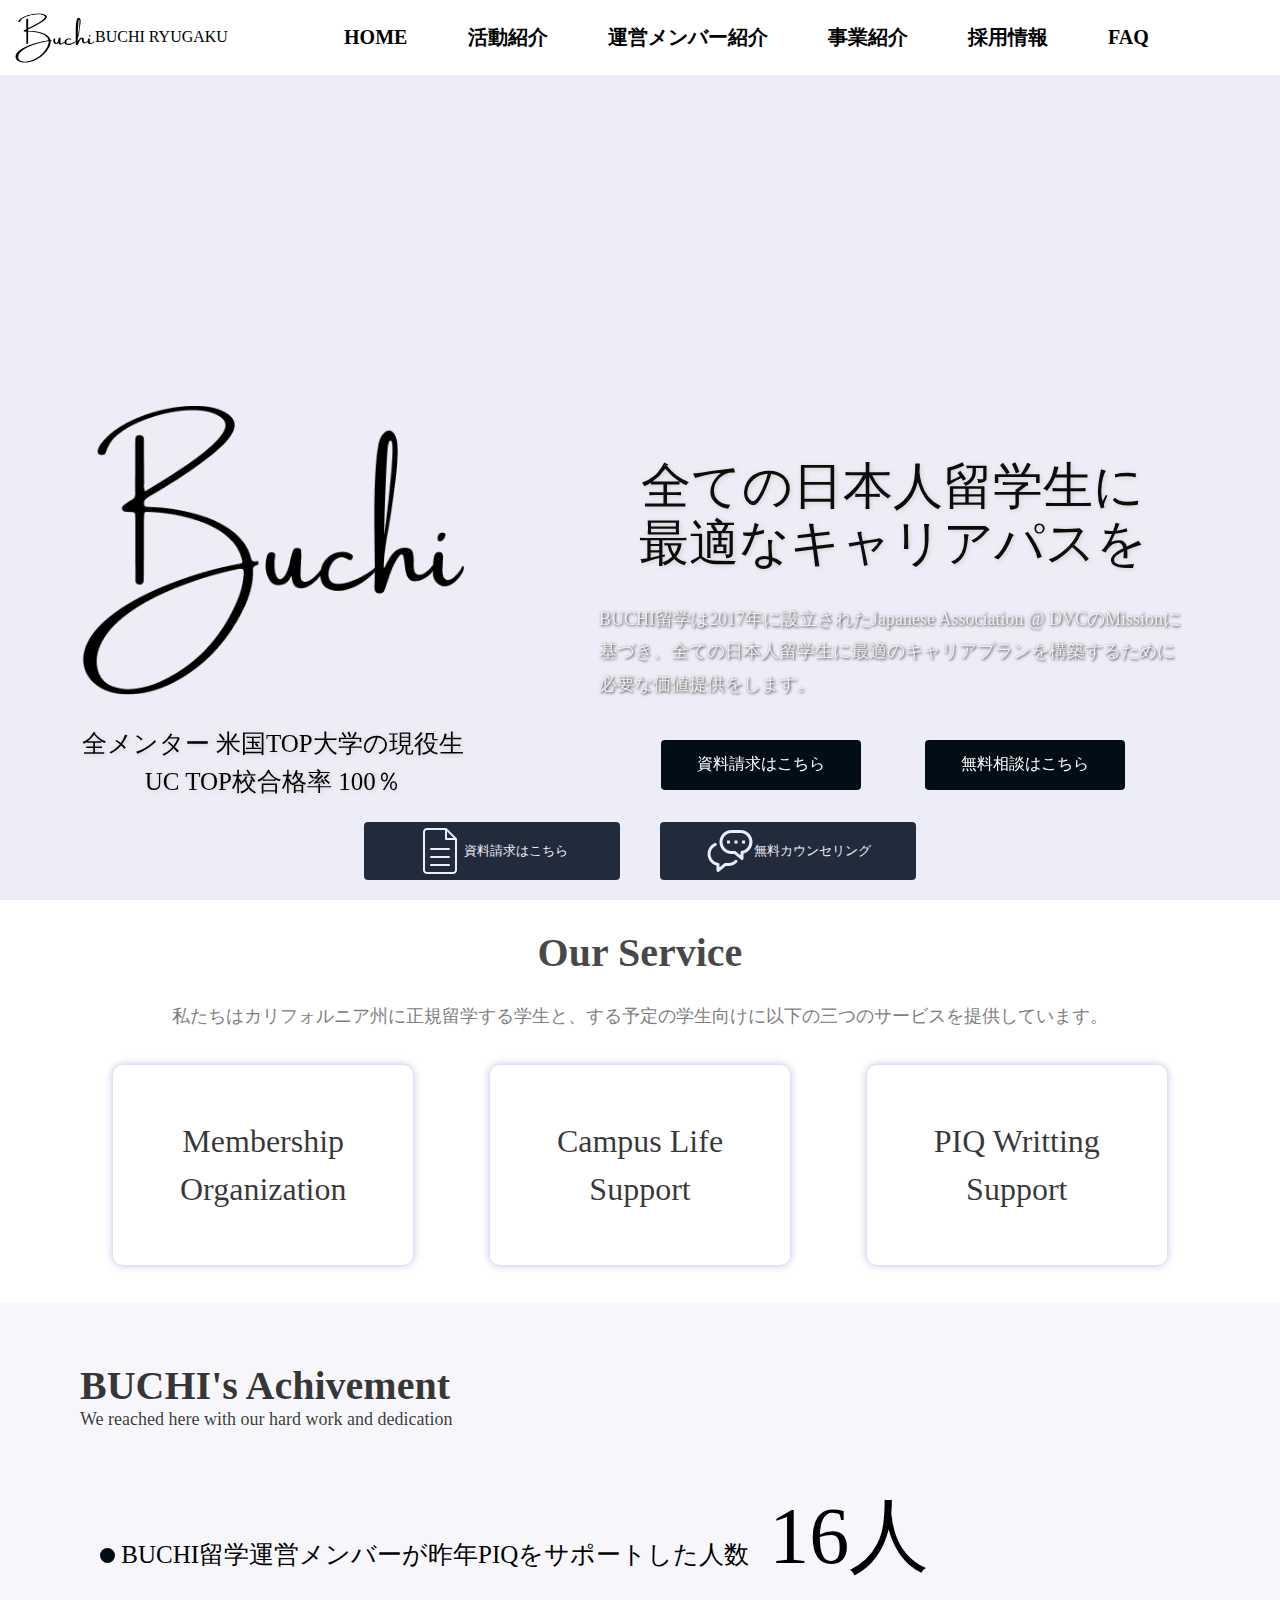
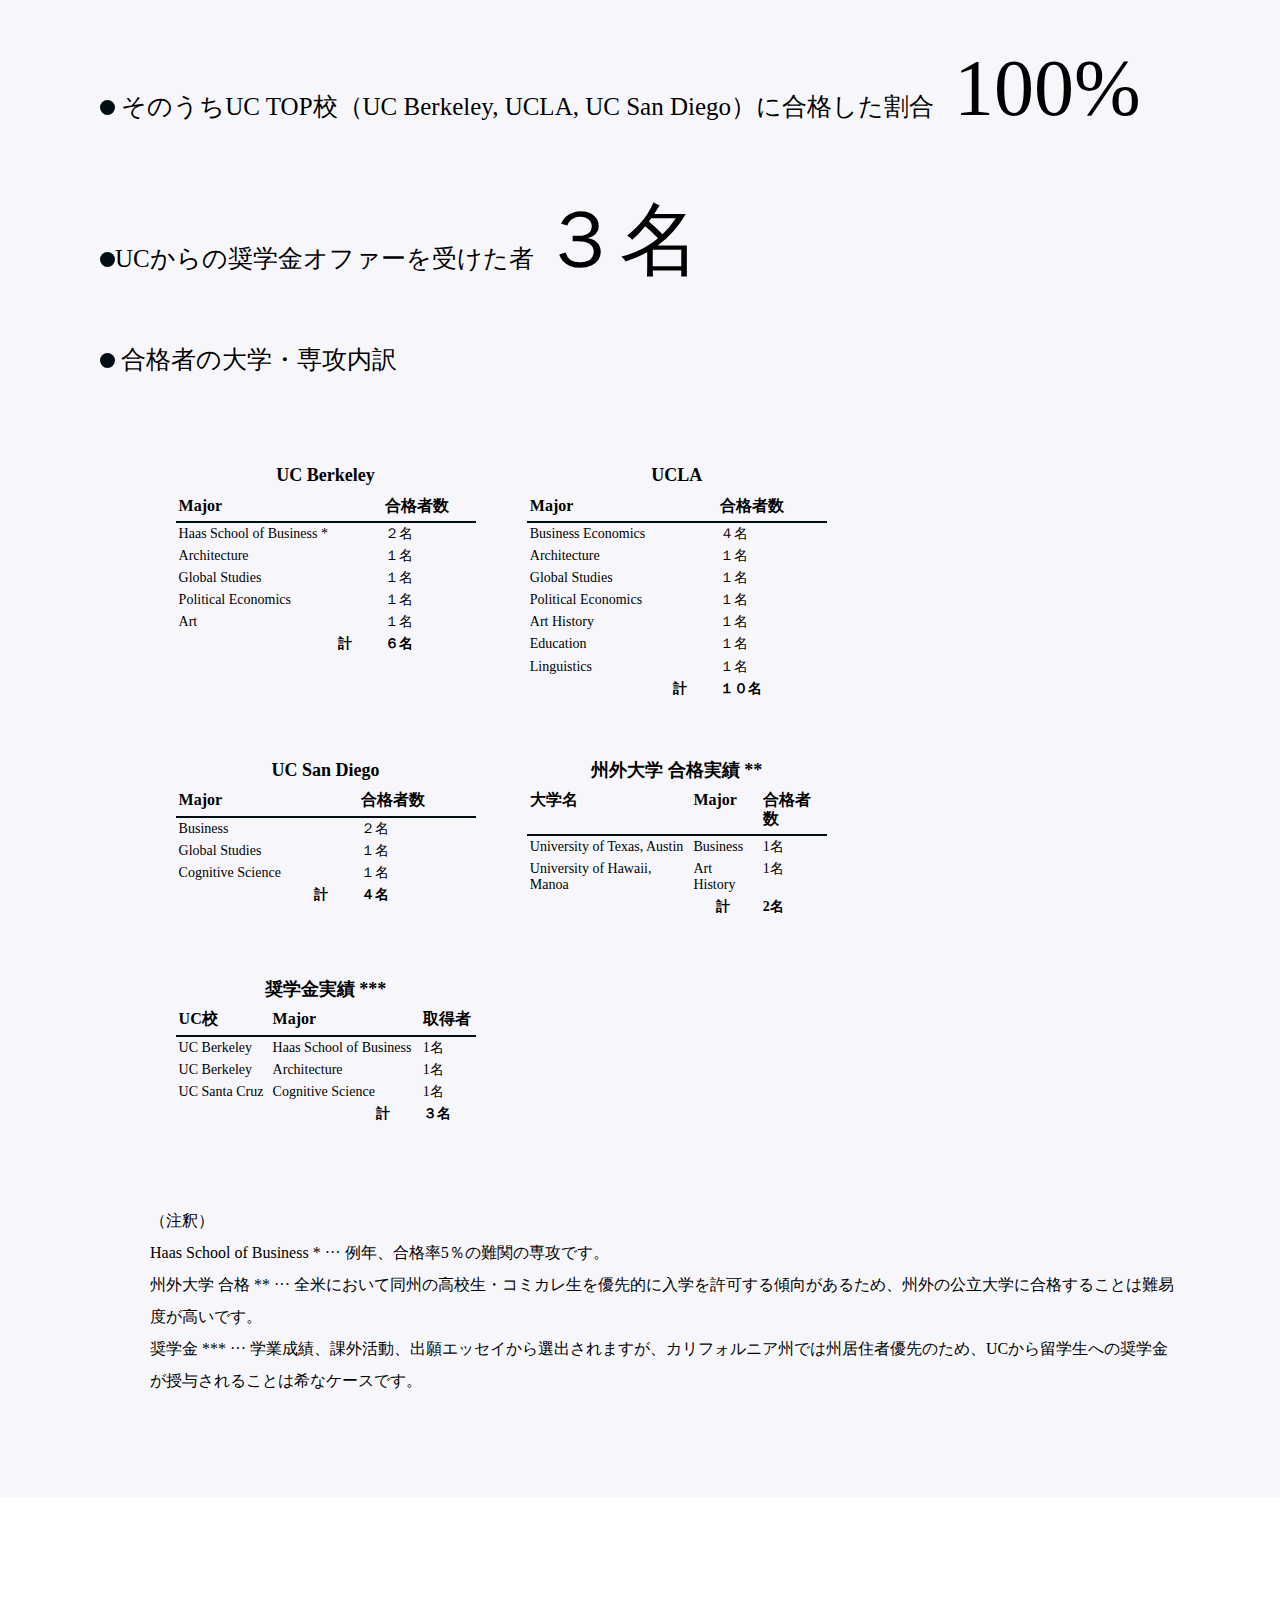
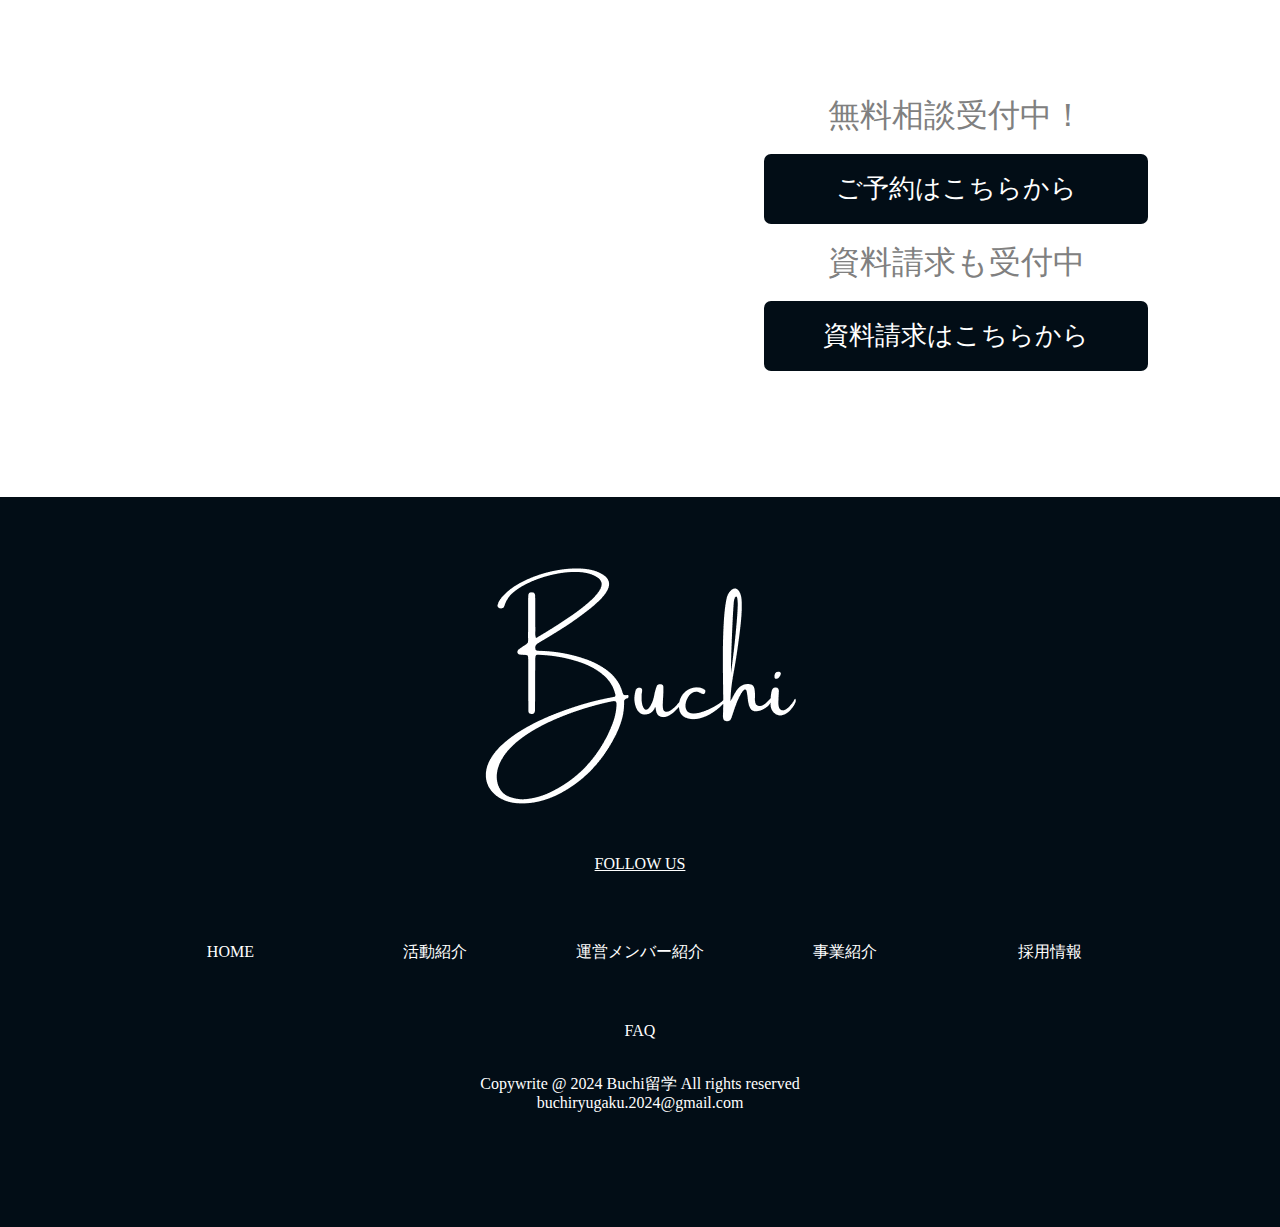
==== commit ce90f1db: "Revert "Revert 10 feature naoko/sales intro revise"" ====
--- a/index.html
+++ b/index.html
@@ -1,152 +1,329 @@
 <!DOCTYPE html>
 <html lang="ja">
-    <head>
-        <meta charset="UTF-8">
-        <meta name = "viewport" content="width=device-width,initial-scale=1">
-        <title>Buchi留学 全ての日本人に最適なキャリアパスを</title>
-        <link rel="stylesheet" href="reset.css">
-        <link rel="stylesheet" href="BuchiCSS-v1.css">
-        <link rel="icon" href="image/Buchi-Favicon.png" type="image/png">
-    </head>
-    
-    <body>
-        <header>
-            <!-- <h1><img src="images/logo.png" alt="FARM CAPYZOU"></h1>     -->
-            <nav class = "menu">
-              <p><img src="img-logo/black_36px_Buchi.png" alt="" width="80" height="50"></p>
-              <h2>BUCHI RYUGAKU</h2>
-              
-                  <!-- iPhoneなどのデバイスでは３本線のメニューアイコンに納める -->
-                   <!-- 800px以上では表示されない-->
-                   <div class="hamburger-menu" onclick="toggleMenu(this)">
-                      <div class="hamburger-line"></div>
-                      <div class="hamburger-line"></div>
-                      <div class="hamburger-line"></div>
-                  </div>
-                  
-                  
-  
-                  <ul id="menu-list">
-                      <li><a href="https://buchiryuugaku.com/" target="_blank">HOME</a></li>
-                      <li><a href="https://buchiryuugaku.com/career" target="_blank">活動紹介</a></li>
-                      <li><a href="https://buchiryuugaku.com/MemberIntro" target="_blank">運営メンバー紹介</a></li>
-                      <li><a href="https://buchiryuugaku.com/zigyoushokai" target="_blank">事業紹介</a></li>
-                      <li><a href="https://buchiryuugaku.com/Recruitment" target="_blank">採用情報</a></li>
-                      <li><a href="#">FAQ</a></li>
-                  </ul> 
-            </nav>
-            <div class="siteface">
-            <h1>
-              <a><img src="image/Buchilogo2.PNG" alt="" ></a>
-              <p>運営メンバー　全員現役US　TOP校生<br>UC　TOP校合格率　100％</p>
-            </h1>
-            <article><h2>全ての日本人留学生に<br>最適のキャリアパスを</h2>
-              <h3>BUCHI留学は2017年に設立されたJapanese Association＠DVCのMissionに基づき<br>全ての日本人留学生に最適のキャリアプランを構築するために必要な価値提供をします。</h3>
-              <ul class = "button">
-              <li><a href="https://linktr.ee/buchi.ryugaku" target="_blank">資料請求はこちら</a></li>
-              <li><a href="https://docs.google.com/forms/d/e/1FAIpQLSfKQlXOsalYs7lcp_xaLlUV1oKPApc1-ndzVz2p669g0aoU3A/viewform" target="_blank" rel="noopener noreferrer">無料カウンセリングはこちら</a></li>
-              </ul>
-              <!-- <h5>現在無料相談は受け付けておりません</h5> -->
-            </article>
-            </div>
-            
-          </header> 
-    <!-- メニューを全表示かアイコンのみか判別するJS -->
-    <script>
-      function toggleMenu(element) {
-     element.classList.toggle("active");
-     }
- </script>
-
-      <main>
-        <article class="service">
-        <h2>Our Service</h2>
-        <h3>私たちはカリフォルニア州に正規留学する学生と、する予定の学生向けに以下の三つのサービスを提供しています。</h3>
-        <ul class="serviceList">
-          <li><h4><a href="">Membership<br>Organization</a></h4></li>
-          <li><h4><a href="">Campus Life<br>Support</a></h4></li>
-          <li><h4><a href="https://docs.google.com/forms/d/e/1FAIpQLSfGY_Ia7Jgm-0TGa3pzI5nrR5mqpIlcsaO6Fa8fZKXOeOzrnA/viewform">PIQ Writting<br>Support</a></h4></li>
-        </ul>
+
+
+<head>
+  <meta charset="UTF-8">
+  <meta name="viewport" content="width=device-width,initial-scale=1">
+  <title>Buchi留学 全ての日本人に最適なキャリアパスを</title>
+  <link rel="stylesheet" href="reset.css">
+  <link rel="stylesheet" href="BuchiCSS-v1.css">
+  <link rel="icon" href="image/Buchi-Favicon.png" type="image/png">
+</head>
+
+<body>
+  <header>
+    <!-- <h1><img src="images/logo.png" alt="FARM CAPYZOU"></h1>     -->
+    <nav class="menu">
+      <p><img src="img-logo/black_36px_Buchi.png" alt="" width="80" height="50"></p>
+      <h2>BUCHI RYUGAKU</h2>
+
+      <!-- iPhoneなどのデバイスでは３本線のメニューアイコンに納める -->
+      <!-- 800px以上では表示されない-->
+      <div class="hamburger-menu" onclick="toggleMenu(this)">
+        <div class="hamburger-line"></div>
+        <div class="hamburger-line"></div>
+        <div class="hamburger-line"></div>
+      </div>
+
+      <ul id="menu-list">
+        <li><a href="https://buchiryuugaku.com/" >HOME</a></li>
+        <li><a href="https://buchiryuugaku.com/career" >活動紹介</a></li>
+        <li><a href="https://buchiryuugaku.com/MemberIntro" >運営メンバー紹介</a></li>
+        <li><a href="https://buchiryuugaku.com/zigyoushokai" >事業紹介</a></li>
+        <li><a href="https://buchiryuugaku.com/Recruitment">採用情報</a></li>
+        <li><a href="#">FAQ</a></li>
+      </ul>
+    </nav>
+  </header>
+  <!-- メニューを全表示かアイコンのみか判別するJS -->
+  <script>
+    function toggleMenu(element) {
+      element.classList.toggle("active");
+    }
+  </script>
+
+  <main>
+    <section class="siteface_container">
+      <div class="siteface"></div>
+
+      <div class="siteface_content">
+        <div class="logo_catchcopy">
+          <a><img src="img-logo/black_128px_buchi copy.png" alt="Buchiのロゴ"></a>
+          <h1>
+            全メンター 米国TOP大学の現役生<br>UC TOP校合格率 100％
+          </h1>
+        </div>
+        <article class="service_redirect">
+          <h2>全ての日本人留学生に<br>最適なキャリアパスを</h2>
+          <h3>BUCHI留学は2017年に設立されたJapanese Association @
+            DVCのMissionに基づき、全ての日本人留学生に最適のキャリアプランを構築するために必要な価値提供をします。
+          </h3>
+          <ul class="button">
+            <li><a href="https://linktr.ee/buchi.ryugaku" target="_blank">資料請求はこちら</a></li>
+            <li><a href="" target="_blank" rel="noopener noreferrer">無料相談はこちら</a></li>
+          </ul>
+          <!-- <h5>現在無料相談は受け付けておりません</h5> -->
         </article>
+      </div>
+    </section>
+
+    <article class="service">
+      <h2>Our Service</h2>
+      <h3>私たちはカリフォルニア州に正規留学する学生と、する予定の学生向けに以下の三つのサービスを提供しています。</h3>
+      <ul class="serviceList">
+        <li>
+          <h4><a href="">Membership<br>Organization</a></h4>
+        </li>
+        <li>
+          <h4><a href="">Campus Life<br>Support</a></h4>
+        </li>
+        <li>
+          <h4><a
+              href="https://docs.google.com/forms/d/e/1FAIpQLSfGY_Ia7Jgm-0TGa3pzI5nrR5mqpIlcsaO6Fa8fZKXOeOzrnA/viewform">PIQ
+              Writting<br>Support</a></h4>
+        </li>
+      </ul>
+    </article>
+
+    <!-- ここからachivement 合格者のリストとかの部分-->
+    <article class="achivement">
+      <h2>BUCHI's Achivement</h2>
+      <h3>We reached here with our hard work and dedication</h3>
+      <ul class="Support">
+        <li> BUCHI留学運営メンバーが昨年PIQをサポートした人数<span> 16人</span></li>
+        <li> そのうちUC TOP校（UC Berkeley, UCLA, UC San Diego）に合格した割合<span> 100%</span></li>
+        <li>UCからの奨学金オファーを受けた者 <span> ３名</span></li>
+        <li> 合格者の大学・専攻内訳</li>
+      </ul>
+
+      <article class="admit_major_number">
+        <table class="admit_by_uc">
+          <tbody>
+            <caption>UC Berkeley</caption>
+            <tr>
+              <th>Major</th>
+              <th>合格者数</th>
+            </tr>
+            <tr>
+              <td>Haas School of Business *</td>
+              <td>２名</td>
+            </tr>
+            <tr>
+              <td>Architecture</td>
+              <td>１名</td>
+            </tr>
+            <tr>
+              <td>Global Studies</td>
+              <td>１名</td>
+            </tr>
+            <tr>
+              <td>Political Economics</td>
+              <td>１名</td>
+            </tr>
+            <tr>
+              <td>Art</td>
+              <td>１名</td>
+            </tr>
+          </tbody>
+          <tfoot>
+            <tr>
+              <th>計</th>
+              <td>６名</td>
+            </tr>
+          </tfoot>
+        </table>
+        <table class="admit_by_uc">
+          <caption>UCLA</caption>
+          <tbody>
+            <tr>
+              <th>Major</th>
+              <th>合格者数</th>
+            </tr>
+            <tr>
+              <td>Business Economics</td>
+              <td>４名</td>
+            </tr>
+            <tr>
+              <td>Architecture</td>
+              <td>１名</td>
+            </tr>
+            <tr>
+              <td>Global Studies</td>
+              <td>１名</td>
+            </tr>
+            <tr>
+              <td>Political Economics</td>
+              <td>１名</td>
+            </tr>
+            <tr>
+              <td>Art History</td>
+              <td>１名</td>
+            </tr>
+            <tr>
+              <td>Education</td>
+              <td>１名</td>
+            </tr>
+            <tr>
+              <td>Linguistics</td>
+              <td>１名</td>
+            </tr>
+          </tbody>
+          <tfoot>
+            <tr>
+              <th>計</th>
+              <td>１０名</td>
+            </tr>
+          </tfoot>
+        </table>
+        <table class="admit_by_uc">
+          <caption>UC San Diego</caption>
+          <tbody>
+            <tr>
+              <th>Major</th>
+              <th>合格者数</th>
+            </tr>
+            <tr>
+              <td>Business</td>
+              <td>２名</td>
+            </tr>
+            <tr>
+              <td>Global Studies</td>
+              <td>１名</td>
+            </tr>
+            <tr>
+              <td>Cognitive Science</td>
+              <td>１名</td>
+            </tr>
+          </tbody>
+          <tfoot>
+            <tr>
+              <th>計</th>
+              <td>４名</td>
+            </tr>
+          </tfoot>
+        </table>
+        <table class="admit_by_uc">
+          <caption>州外大学 合格実績 **</caption>
+          <tbody>
+            <tr>
+              <th>大学名</th>
+              <th>Major</th>
+              <th>合格者数</th>
+            </tr>
+            <tr>
+              <td>University of Texas, Austin</td>
+              <td>Business</td>
+              <td>1名</td>
+            </tr>
+            <tr>
+              <td>University of Hawaii, Manoa</td>
+              <td>Art History</td>
+              <td>1名</td>
+            </tr>
+          </tbody>
+          <tfoot>
+            <tr>
+              <td></td>
+              <th>計</th>
+              <td>2名</td>
+            </tr>
+          </tfoot>
+        </table>
+        <table class="admit_by_uc">
+          <caption>奨学金実績 ***</caption>
+          <tbody>
+            <tr>
+              <th>UC校</th>
+              <th>Major</th>
+              <th>取得者</th>
+            </tr>
+            <tr>
+              <td>UC Berkeley</td>
+              <td>Haas School of Business</td>
+              <td>1名</td>
+            </tr>
+            <tr>
+              <td>UC Berkeley</td>
+              <td>Architecture</td>
+              <td>1名</td>
+            </tr>
+            <tr>
+              <td>UC Santa Cruz</td>
+              <td>Cognitive Science</td>
+              <td>1名</td>
+            </tr>
+          </tbody>
+          <tfoot>
+            <tr>
+              <td></td>
+              <th>計</th>
+              <td>３名</td>
+            </tr>
+          </tfoot>
+        </table>
         
-        <!-- ここからachivement 合格者のリストとかの部分-->
-        <article class = "achivement">
-        <h2>BUCHI's Achivement</h2>
-        <h3>We reached here with our hard work and dedication</h3>
-        <ul class = "Support">
-          <li> BUCHI留学運営メンバーが昨年PIQをサポートした人数<span>    16人</span></li>
-          <li> そのうちUC TOP校（UC Berkeley, UCLA, UC San Diego)に合格した割合<span>     100%</span></li>
-          <li> 合格者の大学、学部内訳</li>
-        </ul>
-
-        <table>
-          <tr><th>UC Berkeley Hass School of Business major</th><th>UCLA Business major</th><th>UCSD Business major</th></tr>
-          <tr><th>UC Berkeley Architecture major</th><th>UCLA Architecture major</th><th>UCSD Global Studies major</th></tr>
-          <tr><th>UC Berkeley Political Economics major</th><th>UCLA Political Economics major</th><th>UCSD Cognitive Science major</th></tr>
-          <tr><th>UC Berkeley Global Studies major</th><th>UCLA Global Studies major</th></tr>
-          <tr><th>UC Berkeley Art major</th><th>UCLA Art History major</th></tr>
-          <tr><th></th><th>UCLA Education major</th></tr>
-          <tr><th></th><th>UCLA Lingistic major</th></tr>
-
-        </table>
-        </article>
-        <!-- ここからカスタマーリビューのページ -->
-        <!-- <article class="CostomerReview">
-        <h2>サービスを受講した人の声</h2>
-        <h3>BUCHI留学に所属するメンターたちのPIQ添削を昨年受けた人たちの感想です。</h3>
-        <ul class="ReviewList">
-          <div class="block1"><li><a><img src="../image/顔写真予定.png" alt="" ><p>とてもよかった</p></a></li>
-          <li><a><img src="../image/顔写真予定.png" alt="" ><p>とてもよかった</p></a></li></div>
-          <div class="block2"><li><a><img src="../image/顔写真予定.png" alt="" ><p>とてもよかった</p></a></li>
-          <li><a><img src="../image/顔写真予定.png" alt="" ><p>とてもよかった</p></a></li></div>
-          </ul>
-        </ul>
-        </article>
-        our videosのページ -->
-        <!-- <article class = "Video">
-          <h3>Our Videos</h3>
-          <h4>Buchi留学は「すべての日本人がUC編入に必要な知識に触れるべきである」という思いから生まれました。<br>
-            私たちは、留学を目指す日本人、UC編入を目指す日本人を全力で支えます。</h4>
-            <ul class = "Videolist">
-              <li><h4 href="">Watch Now-></h4></li>
-              <li><h4 href="">Watch Now-></h4></li>
-              <li><h4 href="">Watch Now-></h4></li>
-            </ul>
-        </article> -->
-        <!-- 無料相談　資料請求ページ -->
-        <div class="Contact">
-        <h2>無料カウンセリング受付中</h2>
-        <h3><a href="https://docs.google.com/forms/d/e/1FAIpQLSfKQlXOsalYs7lcp_xaLlUV1oKPApc1-ndzVz2p669g0aoU3A/viewform" target="_blank" rel="noopener noreferrer">ご予約はこちらから</a></h3>
+      </article>
+      <div class="additional_info">
+        <h6>（注釈）</h6>
+        <p><span>Haas School of Business *</span> ··· 例年、合格率5％の難関の専攻です。</p>
+        <p><span>州外大学 合格 **</span> ··· 全米において同州の高校生・コミカレ生を優先的に入学を許可する傾向があるため、州外の公立大学に合格することは難易度が高いです。</p>
+        <p><span>奨学金 ***</span> ··· 学業成績、課外活動、出願エッセイから選出されますが、カリフォルニア州では州居住者優先のため、UCから留学生への奨学金が授与されることは希なケースです。</p>
+      </div>
+    </article>
+
+    <section class="contact_info">
+      <div class="Contact">
+        <h2>無料相談受付中！</h2>
+        <h3><a
+            href="https://docs.google.com/forms/d/e/1FAIpQLSfGY_Ia7Jgm-0TGa3pzI5nrR5mqpIlcsaO6Fa8fZKXOeOzrnA/viewform"
+            target="_blank" rel="noopener noreferrer">ご予約はこちらから</a></h3>
         <h2>資料請求も受付中</h2>
         <h3><a>資料請求はこちらから</a></h3>
+      </div>
+    </section>
+  </main>
+
+  <!-- フッターページ -->
+  <footer>
+    <div class="footer">
+      <img src="img-logo/white_96px_Buchi.png" alt="">
+
+
+      <h2>FOLLOW US</h2>
+      <div class="socialmedia">
+        <a href="https://www.instagram.com/buchi_ryugaku?igsh=OGQ5ZDc2ODk2ZA%3D%3D&utm_source=qr" 
+          rel="noopener noreferrer"><img src="img-logo/instagramlogo2 copy.png" alt=""></a>
+        <a href="https://www.threads.net/@buchi_ryugaku?xmt=AQGzDCskhuXKsIRPNvC-pSX9JP0-rzb83s5tXcv2Taqv8Gk"
+           rel="noopener noreferrer"><img src="img-logo/threadslogo copy.png" alt=""></a>
+        <a href="https://forms.gle/ujN1hSYqYwtkrV2b7" rel="noopener noreferrer"><img
+            src="img-logo/discordlogo copy.png" alt=""></a>
+      </div>
+
+
+      <ul>
+        <li><a href="https://buchiryuugaku.com/">HOME</a></li>
+        <li><a href="https://buchiryuugaku.com/career" >活動紹介</a></li>
+        <li><a href="https://buchiryuugaku.com/MemberIntro">運営メンバー紹介</a></li>
+        <li><a href="https://buchiryuugaku.com/zigyoushokai">事業紹介</a></li>
+        <li><a href="https://buchiryuugaku.com/Recruitment" >採用情報</a></li>
+        <li><a href="#">FAQ</a></li>
+      </ul>
+      <div id="copyright">
+        <p>Copywrite @ 2024 Buchi留学 All rights reserved<br>buchiryugaku.2024@gmail.com</p>
+      </div>
+    </div>
+
+  </footer>
+</body>
+
+        </footer>
+        <div class="bottom-fixed-menu">
+          <ul>
+            <li><a href="https://linktr.ee/buchi.ryugaku" target="_blank"><img src="icon/doc-icon-white.png" alt="">資料請求はこちら</a></li>
+            <li><a href="https://docs.google.com/forms/d/e/1FAIpQLSfKQlXOsalYs7lcp_xaLlUV1oKPApc1-ndzVz2p669g0aoU3A/viewform" target="_blank" rel="noopener noreferrer"><img src="icon/chat-icon-white.png">無料カウンセリング</a></li>
+          </ul>
         </div>
-      </main>
-
-      <!-- フッターページ -->
-      <footer>
-        <div class="footer">
-          <img src="img-logo/white_96px_Buchi.png" alt="">        
-
-
-          <h2>FOLLOW US</h2>
-          <div class ="socialmedia">
-            <a href="https://www.instagram.com/buchi_ryugaku?igsh=OGQ5ZDc2ODk2ZA%3D%3D&utm_source=qr" target="_blank" rel="noopener noreferrer"><img src="image/instagramlogo2.png" alt=""></a>
-            <a href="https://www.threads.net/@buchi_ryugaku?xmt=AQGzDCskhuXKsIRPNvC-pSX9JP0-rzb83s5tXcv2Taqv8Gk" target="_blank" rel="noopener noreferrer"><img src="image/threadslogo.png" alt=""></a>
-            <a href="https://forms.gle/ujN1hSYqYwtkrV2b7" target="_blank" rel="noopener noreferrer"><img src="image/discordlogo.png" alt=""></a>
-          </div>
-
-
-          <ul>
-            <li><a href="https://buchiryuugaku.com/">HOME</a></li>
-            <li><a href="https://buchiryuugaku.com/career">活動紹介</a></li>
-            <li><a href="https://buchiryuugaku.com/MemberIntro">運営メンバー紹介</a></li>
-            <li><a href="https://buchiryuugaku.com/zigyoushokai">事業紹介</a></li>
-            <li><a href="https://buchiryuugaku.com/Recruitment">採用情報</a></li>
-            <li><a href="#">FAQ</a></li>
-        </ul>
-        <p>Copywrite @ 2024 Buchi留学 All rights reserved<br>buchiryugaku.2024@gmail.com</p>
-        </div>
-
-        </footer>
+          
     </body>
 </html>--- a/BuchiCSS-v1.css
+++ b/BuchiCSS-v1.css
@@ -1,12 +1,12 @@
-@charset "utf-8"; 
+@charset "utf-8";
 
 body {
     margin: 0;
     padding: 0;
-    font-family: 'Hiragino Mincho Pro','Yu Mincho', serif;
- }
-
- .menu {
+    font-family: 'Hiragino Mincho Pro', 'Yu Mincho', serif;
+}
+
+.menu {
     background-color: white;
     display: flex;
     position: fixed;
@@ -16,8 +16,10 @@
     align-items: center;
     height: 75px;
     z-index: 999;
-    padding: 0 15px; /* Added padding for better spacing */
-}
+    padding: 0 15px;
+    /* Added padding for better spacing */
+}
+
 .menu ul {
     list-style-type: none;
     display: flex;
@@ -30,6 +32,7 @@
     align-items: center;
     transition: transform 0.3s ease-in-out;
 }
+
 .menu li {
     color: black;
     text-decoration: none;
@@ -37,9 +40,11 @@
     position: relative;
     transition: 0.3s;
 }
+
 .menu li:hover {
     color: #004e8e;
 }
+
 .menu li a::before {
     content: "";
     position: absolute;
@@ -50,69 +55,253 @@
     background: #004e8e;
     transition: 0.3s;
 }
+
 .menu li a:hover::before {
     width: 100%;
 }
 
-
-
-header .siteface{
+/* メインページ トップ */
+main {
     width: 100%;
-    /* height: 750px; */
-    background-color:rgba(166, 166, 214, 0.089);
-    display: flex; 
-    align-items: center; 
+}
+
+/* コンテナ: 背景画像とテキストの親要素 */
+.siteface-container {
+    position: relative;
+    height: 100vh;
+}
+
+/* 背景画像（UCB, UCLA, UCSD）のループ */
+main .siteface {
+    position: absolute;
+    top: 0;
+    left: 0;
+    width: auto;
+    height: 100%;
+    background-repeat: no-repeat;
+    background-position: center;
+    background-size: cover;
+    animation: slideShow 20s forwards;
+    /* 60秒で3枚の画像を表示 */
+    z-index: 1;
+    /* 背景のz-indexを1に設定 */
+}
+
+/* 背景画像の切り替えアニメーション */
+@keyframes slideShow {
+    /* UCB */
+    0% {
+        background-image:
+            linear-gradient(140deg,
+                #d9e5f8cc,
+                /* 80% 不透明 */
+                #5b88d1cc 40%,
+                #2d4c7ccc 60%,
+                #041024cc),
+            url("home-img/ucb_sathergate.jpg");
+        background-size: auto 100%;
+        opacity: 1;
+    }
+
+    24.99% {
+        background-image:
+            linear-gradient(140deg,
+                #d9e5f8cc,
+                /* 80% 不透明 */
+                #5b88d1cc 40%,
+                #2d4c7ccc 60%,
+                #041024cc),
+            url("home-img/ucb_sathergate.jpg");
+        background-size: auto 130%;
+        opacity: 1;
+    }
+
+    /* UCLA */
+    25% {
+        background-image:
+            linear-gradient(140deg,
+                #d9e5f8cc,
+                /* 80% 不透明 */
+                #5b88d1cc 40%,
+                #2d4c7ccc 60%,
+                #041024cc),
+            url("home-img/ucla_building.jpg");
+        background-size: auto 100%;
+        opacity: 1;
+    }
+
+    27% {
+        background-image:
+            linear-gradient(140deg,
+                #d9e5f8cc,
+                /* 80% 不透明 */
+                #5b88d1cc 40%,
+                #2d4c7ccc 60%,
+                #041024cc),
+            url("home-img/ucla_building.jpg");
+        background-size: auto 100%;
+        opacity: 1;
+    }
+
+    54.99% {
+        background-image:
+            linear-gradient(140deg,
+                #d9e5f8cc,
+                /* 80% 不透明 */
+                #5b88d1cc 40%,
+                #2d4c7ccc 60%,
+                #041024cc),
+            url("home-img/ucla_building.jpg");
+        background-size: auto 130%;
+        opacity: 1;
+    }
+
+    /* UCSD */
+    55% {
+        background-image:
+            linear-gradient(140deg,
+                #d9e5f8cc,
+                /* 80% 不透明 */
+                #5b88d1cc 40%,
+                #2d4c7ccc 60%,
+                #041024cc),
+            url("home-img/ucsd_library.jpg");
+        background-size: auto 100%;
+        opacity: 1;
+    }
+
+    57% {
+        background-image:
+            linear-gradient(140deg,
+                #d9e5f8cc,
+                /* 80% 不透明 */
+                #5b88d1cc 40%,
+                #2d4c7ccc 60%,
+                #041024cc),
+            url("home-img/ucsd_library.jpg");
+        background-size: auto 100%;
+        opacity: 1;
+    }
+
+    84.99% {
+        background-image:
+            linear-gradient(140deg,
+                #d9e5f8cc,
+                /* 80% 不透明 */
+                #5b88d1cc 40%,
+                #2d4c7ccc 60%,
+                #041024cc),
+            url("home-img/ucsd_library.jpg");
+        background-size: auto 130%;
+        opacity: 1;
+    }
+
+    /* UCBの画像で停止 */
+    85% {
+        background-image:
+            linear-gradient(140deg,
+                #d9e5f8cc,
+                /* 80% 不透明 */
+                #5b88d1cc 40%,
+                #2d4c7ccc 60%,
+                #041024cc),
+            url("home-img/ucb_sathergate.jpg");
+        background-size: auto 100%;
+        opacity: 1;
+    }
+
+    100% {
+        background-image:
+            linear-gradient(140deg,
+                #d9e5f8cc,
+                /* 80% 不透明 */
+                #5b88d1cc 40%,
+                #2d4c7ccc 60%,
+                #041024cc),
+            url("home-img/ucb_sathergate.jpg");
+        background-size: auto 110%;
+        opacity: 1;
+    }
+}
+
+main .siteface {
+    width: 100%;
+    height: 100vh;
     padding: 20px;
+
+    display: flex;
+    align-items: center;
     text-align: center;
 
     /* border: solid 2px #1781e4; */
-    
-}
-header .siteface h1{
-    width: 40%;
-    /* border: solid 2px #17e48f; */
-}
-header .siteface h1 a img{
+}
+
+/* 文字コンテンツ */
+.siteface_content {
+    position: relative;
+    z-index: 3;
+    /* テキストのz-indexを2に設定し、背景の上に表示 */
+    padding: 70px 20px 0;
+    width: 100%;
+    height: 100vh;
+    background-color: rgba(166, 166, 214, 0.2);
+    padding: 20px 20px 100px;
+
+    display: flex;
+    justify-content: space-evenly;
+}
+
+.siteface_content .logo_catchcopy {
+    width: 40vw;
+    display: flex;
+    flex-direction: column;
+    justify-content: end;
+    align-items: center;
+}
+
+main .siteface_content a img {
     /* border: solid 2px #000; */
+    width: 30vw;
+    height: auto;
+    object-fit: cover;
+}
+
+main .siteface_content h1 {
+    /* border: solid 2px #000; */
+    margin-top: 30px;
     width: 100%;
-    max-width: 500px;
-    height: auto;
-    padding-left: 0px;
-    margin-top: 30px;
-}
-header .siteface h1 p{
-    /* border: solid 2px #000; */
-    width: 100%;
-    padding-left: 0px;
-    font-size: 35px;
-    color: rgba(12, 12, 12, 0.753);
-    text-shadow: 1px 3px 3px #808080; 
-    text-align: center;
-    
-}
-
-header .siteface article{
+    font-size: 25px;
+    color: rgba(0, 0, 0, 1);
+    text-shadow: 1px 1px 5px #cccccc;
+    text-align: center;
+    line-height: 1.5;
+}
+
+main .siteface_content .service_redirect {
     width: 60%;
     /* border: solid 5px #cf17e4 */
-}
-
-header .siteface article h2{
-    width: 100%;
-    padding-left: 70px;
-    color: rgba(12, 12, 12, 0.753);
-    font-size: 60px;
-    margin-bottom: 0px;
-    text-align: center;
-}
-
-header .siteface article h3{
-    width: 100%;
-    margin-top: 15px;
-    padding-left: 70px;
+    display: flex;
+    flex-direction: column;
+    justify-content: end;
+    align-items: center;
+}
+
+main .siteface_content .service_redirect h2 {
+    color: rgba(12, 12, 12, 1);
+    margin-bottom: 30px;
+    font-size: 50px;
+    text-align: center;
+    text-shadow: 1px 1px 5px #cccccc;
+}
+
+main .siteface_content .service_redirect h3 {
+    width: 80%;
     margin-bottom: 30px;
     font-size: 18px;
     font-weight: 200;
-    color: #808080;
+    line-height: 1.8;
+    color: #eeeeee;
+    text-shadow: 1px 1px 3px #333333;
     /* border: solid 5px #cf17e4; */
 }
 
@@ -122,25 +311,24 @@
 } */
 
 
-header .siteface article .button{
+main .siteface_content .service_redirect .button {
     display: flex;
     list-style: none;
-    margin-left: 200px;
+    flex-wrap: wrap;
     justify-content: center;
 }
 
-header .siteface article .button li{
-    margin: 20px;
-    margin-right: 120px;
-}
-
-header .siteface article .button li a{
+main .siteface_content .service_redirect .button li {
+    margin: 10px 2.5vw;
+}
+
+main .siteface_content .service_redirect .button li a {
     text-decoration: none;
     background-color: #020d16;
     color: #fff;
     display: block;
     border-radius: 4px;
-    width: 220px;
+    width: 200px;
     height: 50px;
     text-align: center;
     font-weight: 200;
@@ -148,213 +336,172 @@
 
 }
 
-header .siteface article .button li a:hover{
+main .siteface_content .service_redirect .button li a:hover {
     opacity: 0.8;
     transition: 0.3s;
 }
 
-
-/* From here is service list part  */
-main{
-    width: 100%;
-}
-.service{
+/* サービス紹介 */
+.service {
+    display: flex;
+    flex-direction: column;
+    justify-content: center;
+    align-items: center;
     width: 100%;
     /* border: solid 2px #e41717; */
 }
-.service h2{
+
+.service h2 {
     font-weight: 900;
     font-size: 40px;
     text-align: center;
     color: rgba(12, 12, 12, 0.753);
-    margin-top: 40px;
-    margin-bottom: 0;
-}
-.service h3{
+    margin: 30px auto;
+}
+
+.service h3 {
+    font-size: 18px;
     font-weight: 200;
     color: #808080;
     text-align: center;
-    margin-top: 0;
-}
-.service .serviceList{
-    display: flex;
-    height: 500px;
-    list-style: none;    
-}
-main .service .serviceList li{
+}
+
+.service .serviceList {
+    display: flex;
+    list-style: none;
+    flex-wrap: wrap;
+    justify-content: center;
+}
+
+main .service .serviceList li {
     /* border: solid 2px #000; */
     text-align: center;
-    height: 300px;
+    height: 200px;
     width: 300px;
-    margin: auto;
-    color:#000000c7;
+    margin: 3vw;
+    color: #000000c7;
     display: inline-block;
     border-radius: 10px;
     box-shadow: 0px 0px 8.0px rgba(166, 166, 214, 0.781);
-    /* vertical-align: middle; */
-}
-main .service .serviceList li h4{
-    padding-top: 50px;
-    /* border: solid 2px #e41717; */
-}
-main .service .serviceList li h4 a{
+
+    display: flex;
+    flex-direction: column;
+    justify-content: center;
+    align-items: center;
+}
+
+main .service .serviceList li h4 a {
     text-decoration: none;
     font-size: 32px;
-}
-
-main .service .serviceList li:hover{
+    line-height: 1.5;
+}
+
+main .service .serviceList li:hover {
     opacity: 0.7;
     transition: 0.3s;
 }
 
-main .achivement{
-    background-color:rgba(166, 166, 214, 0.089);
-    /* height:900px; */
-} 
-
-main .achivement h2{
-    color:#000000c7;
+main .achivement {
+    background-color: rgba(166, 166, 214, 0.089);
+
+}
+
+main .achivement h2 {
+    color: #000000c7;
     font-size: 40px;
     font-weight: 650;
-    margin-left: 50px;
+    margin-left: 80px;
     margin-bottom: 0px;
-    padding-top: 40px;
-} 
-
-main .achivement h3{
-    color:#000000c7;
+    padding-top: 60px;
+}
+
+main .achivement h3 {
+    color: #000000c7;
     font-size: 18px;
-    margin-left: 50px;
+    margin-left: 80px;
     margin-top: 0px;
     font-weight: 200;
 }
 
-main .achivement li{
+main .achivement ul li {
     font-size: 25px;
     list-style: none;
     margin: 60px 100px;
 }
 
-main .achivement li span{
+main .achivement li span {
     font-size: 80px;
 }
 
-main .achivement li:before{
+main .achivement li:before {
     content: "";
-    width: 15px; 
+    width: 15px;
     height: 15px;
     display: inline-block;
     background-color: #020d16;
     border-radius: 50%;
 }
 
-
-main .achivement table{
-    font-size: 20px;
-    text-align: left;
-    margin-top: 20PX;
-    margin-left: 100px;
-    font-weight: 0;
-    margin-bottom: 50px;
-}
-main .achivement table th{
-    width: 500px;
-}
-main .achivement table tr{
-    height: 40px;
-}
-
-main .CostomerReview h2{
-    text-align: center;
-    color:#000000c7;
-    font-size: 40px;
-    font-weight: 650; 
-    margin-top: 100px;
-    margin-bottom: 0px; 
-}
-main .CostomerReview h3{
-    font-weight: 200;
-    color: #808080;
-    text-align: center;
-    margin-top: 0px;
+main .achivement .admit_major_number {
+    display: flex;
+    flex-wrap: wrap;
+    justify-content: start;
+    align-items: start;
+    padding: 0 150px 50px;
+}
+
+main .achivement .admit_major_number .admit_by_uc {
+    width: 300px;
+    margin: 30px 2vw;
+}
+
+main .achivement .admit_major_number .admit_by_uc caption {
     font-size: 18px;
-    margin-bottom: 30px;
-}
-main .CostomerReview .ReviewList .block1{
-    display: flex;
-}
-
-main .CostomerReview .ReviewList .block2{
-    display: flex;
-}
-main .CostomerReview .ReviewList li{
-    list-style: none;
-}
-main .CostomerReview .ReviewList li a{
-    display: flex;
-}
-main .CostomerReview .ReviewList li a img{
-    width: 300px;
-    height: 300px;
-    object-fit: cover;
-}
-main .CostomerReview .ReviewList li a p{
-    background-color:rgba(128, 158, 223, 0.39);  
-    width: 500px;
-    height:300px;
-    margin: 50px
-}
-
-
-main .Video{
-    text-align: center;
-    background-color:rgba(166, 166, 214, 0.089);
-}
-
-main .Video h3{
-    font-weight: 900;
-    font-size: 40px;
-    text-align: center;
-    color: rgba(12, 12, 12, 0.753);
-    margin-bottom: 0;
-}
-
-main .Video h4{
-    font-weight: 200;
-    color: #808080;
-}
-
-main .Videolist{
-    justify-content: center;
-    display: flex;
-}
-
-main .Videolist li{
-    justify-content: center;
-    text-align: center;
-    list-style: none;
-    margin-left: 50px;
-}
-
-main .Videolist li:hover{
-    opacity: 0.7;
-    transition: 0.3s;
-}
-
-main .Video .Videolist li h4{
-    background-color: #eaeff4;
-    color: #020d16;
-    display: block;
-    border-radius: 4px;
-    width: 200px;
-    height: 35px;
-    text-align: center;
-    font-weight: 400;
-    padding-top: 10px;
-    box-shadow: 0px 0px 8.0px rgba(166, 166, 214, 0.781);
-}
-
-.Contact{
+    font-weight: 600;
+    text-align: center;
+    margin-bottom: 5px;
+}
+
+main .achivement .admit_major_number .admit_by_uc table {
+    letter-spacing: 0.5rem;
+}
+
+main .achivement .admit_major_number .admit_by_uc tbody th {
+    border-bottom: 2px solid #020d16;
+}
+
+main .achivement .admit_major_number .admit_by_uc tbody th {
+    font-size: 16px;
+    padding: 6px 3px;
+}
+
+main .achivement .admit_major_number .admit_by_uc tbody td {
+    font-size: 14px;
+    padding: 3px;
+}
+
+main .achivement .admit_major_number .admit_by_uc tfoot th {
+    font-size: 14px;
+    padding: 3px;
+    text-align: right;
+    padding-right: 30px;
+}
+
+main .achivement .admit_major_number .admit_by_uc tfoot td {
+    font-size: 14px;
+    padding: 3px;
+    font-weight: 600;
+}
+
+main .achivement .additional_info {
+    margin: 0 100px 0 150px;
+    padding-bottom: 100px;
+    line-height: 2;
+    font-weight: 18px;
+}
+
+/* 連絡先 */
+.Contact {
     margin-right: 0;
     margin-left: auto;
     width: 35%;
@@ -363,23 +510,25 @@
     margin-top: 200px;
 }
 
-.Contact h2{
+.Contact h2 {
     text-align: center;
     font-weight: 300;
     color: #808080;
     font-size: 2.5vw;
     /* margin-left: 40px; */
-    margin-top: 20px;    
+    margin-top: 20px;
     margin-bottom: 20px;
 }
-.Contact h3{
-    margin-top: 10px;    
+
+.Contact h3 {
+    margin-top: 10px;
     margin-bottom: 20px;
     padding-top: 0px;
     text-align: center;
     align-items: center;
 }
-.Contact h3 a{
+
+.Contact h3 a {
     text-decoration: none;
     background-color: #020d16;
     color: #fff;
@@ -393,36 +542,39 @@
     padding-top: 20px;
 }
 
-.Contact h3:hover{
+.Contact h3:hover {
     opacity: 0.8;
     transition: 0.3s;
-}
-
-/* Fotter page */
-footer{
+} 
+/* footer */
+footer {
     background-color: #020d16;
     color: #fff;
-    padding: 20px 0; 
-    text-align: center;
-}
-
-footer .footer img{
+    padding: 20px 0;
+    text-align: center;
+    padding-bottom: 110px;
+}
+
+footer .footer img {
     margin-top: 50px;
     object-fit: cover;
 }
-footer .footer p{
+
+footer .footer p {
     margin-bottom: 5px;
     margin-top: 5px;
 }
-footer .footer h2{
+
+footer .footer h2 {
     margin-top: 51px;
     text-decoration: underline;
 }
 
-footer .footer .socialmedia a img{
+footer .footer .socialmedia a img {
     margin: 20px 20px;
 }
-footer .footer ul{
+
+footer .footer ul {
     padding: 0% 10%;
     list-style: none;
     display: flex;
@@ -430,47 +582,98 @@
     justify-content: space-around;
 }
 
-footer .footer ul li{
-    /* height:200px; */
+footer .footer ul li {
     width: 190px;
 }
 
-footer .footer ul li a{
+footer .footer ul li a {
     margin: 30px;
     display: inline-block;
-    position: relative; /* 相対位置指定 */
-    text-decoration: none; /* デフォルトのテキストの下線を消す */
-}
-footer .footer ul li a::after{
-    background-color: #ffffff; /* 下線の色 */
-    bottom: 2px; /* 要素の下端からの距離 */
-    content: ""; /* 要素に内容を追加 */
-    height: 2px; /* 下線の高さ */
-    left: 0; /* 要素の左端からの距離 */
-    opacity: 0; /* 不透明度 */
-    position: absolute; /* 絶対位置指定 */
-    transition: all .3s; /* アニメーション効果を追加 */
-    width: 100%; /* 要素の幅 */
-}
-footer .footer ul li a:hover::after{
-    bottom: -4px; /* 下線を上から下に移動 */
-    opacity: 1; /* 不透明度を変更してフェードイン */
+    position: relative;
+    /* 相対位置指定 */
+    text-decoration: none;
+    /* デフォルトのテキストの下線を消す */
+}
+
+footer .footer ul li a::after {
+    background-color: #ffffff;
+    /* 下線の色 */
+    bottom: 2px;
+    /* 要素の下端からの距離 */
+    content: "";
+    /* 要素に内容を追加 */
+    height: 2px;
+    /* 下線の高さ */
+    left: 0;
+    /* 要素の左端からの距離 */
+    opacity: 0;
+    /* 不透明度 */
+    position: absolute;
+    /* 絶対位置指定 */
+    transition: all .3s;
+    /* アニメーション効果を追加 */
+    width: 100%;
+    /* 要素の幅 */
+}
+
+footer .footer ul li a:hover::after {
+    bottom: -4px;
+    /* 下線を上から下に移動 */
+    opacity: 1;
+    /* 不透明度を変更してフェードイン */
+}
+.bottom-fixed-menu ul{
+    background-color: #ffffff;
+    width: 100%;
+    display: flex;
+    list-style: none;
+    justify-content: center;
+    position: fixed;
+    bottom: 0;
+}
+.bottom-fixed-menu ul li{
+    margin: 20px;
+    /* margin-right: 120px; */
+}
+.bottom-fixed-menu ul li a{
+    text-decoration: none;
+    background-color: #020d16;
+    font-size: 1vw;
+    color: #fff;
+    display: flex;
+    border-radius: 4px;
+    width: 20vw;
+    height: auto;
+    text-align: center;
+    padding: 5px 0px;
+    align-items: center;
+    justify-content: center;
+}
+.bottom-fixed-menu ul li a:hover{
+    opacity: 0.8;
+    transition: 0.3s;
 }
 /* form below is for smartphone */
-@media screen and (max-width:840px)
-{
-    html, body {
+@media screen and (max-width: 840px) {
+
+    html,
+    body {
         /* 横にスクロールできないようにする */
-        overflow-x: hidden; 
-    }
+        overflow-x: hidden;
+    }
+
     body {
         margin: 0;
         padding: 0;
-        width: 100vw;  /* ビューポートの幅に合わせる */
-        max-width: 100vw;  /* 最大幅をビューポート幅に制限 */
-        overflow-x: hidden;  /* 横スクロールバーが出ないようにする */
-        font-family: 'Hiragino Mincho Pro','Yu Mincho', serif;
-    }
+        width: 100vw;
+        /* ビューポートの幅に合わせる */
+        max-width: 100vw;
+        /* 最大幅をビューポート幅に制限 */
+        overflow-x: hidden;
+        /* 横スクロールバーが出ないようにする */
+        font-family: 'Hiragino Mincho Pro', 'Yu Mincho', serif;
+    }
+
     /* ３本線のメニュー(ハンバーガーメニュー)のスタイル */
     .hamburger-menu {
         display: flex;
@@ -486,6 +689,7 @@
         cursor: pointer;
         transition: transform 0.3s;
     }
+
     /* ハンバーガーメニューのアイコンのスタイル */
     .hamburger-line {
         width: 100%;
@@ -494,24 +698,29 @@
         margin-bottom: 4px;
         transition: background-color 0.3s;
     }
+
     /* activeクラスのスタイル */
     .active .hamburger-line:nth-child(1) {
         transform: translateY(6px) rotate(45deg);
     }
+
     .active .hamburger-line:nth-child(2) {
         opacity: 0;
     }
+
     .active .hamburger-line:nth-child(3) {
         transform: translateY(-6px) rotate(-45deg);
     }
+
     /* クリック前のメニューのスタイル：非表示 */
     #menu-list {
         display: none;
         background-color: #333;
         padding: 10px;
     }
+
     /* active（アイコンをクリック後)のメニューのスタイル */
-    .active + #menu-list {
+    .active+#menu-list {
         display: flex;
         flex-direction: column;
         justify-content: space-evenly;
@@ -519,13 +728,19 @@
         width: 50vw;
         height: 80%;
 
-        position: fixed;  /* 画面の右上に固定する */
-        top: 75px;           /* 上端に配置 */
-        right: 0;        /* 右端に配置 */
-        box-shadow: 0 4px 8px rgba(0, 0, 0, 0.1);  /* 影をつけて視覚的に区切る */
-        z-index: 1000;    /* 他の要素の上に表示されるように */
-    }
-    .active + #menu-list a {
+        position: fixed;
+        /* 画面の右上に固定する */
+        top: 75px;
+        /* 上端に配置 */
+        right: 0;
+        /* 右端に配置 */
+        box-shadow: 0 4px 8px rgba(0, 0, 0, 0.1);
+        /* 影をつけて視覚的に区切る */
+        z-index: 1000;
+        /* 他の要素の上に表示されるように */
+    }
+
+    .active+#menu-list a {
         display: block;
         text-decoration: none;
         color: #fff;
@@ -533,9 +748,11 @@
         padding: 1rem;
         transition-duration: 0.2s;
     }
+
     .menu li:hover {
         color: #b5dcff;
     }
+
     .menu li a::before {
         content: "";
         position: absolute;
@@ -546,102 +763,278 @@
         background: #b5dcff;
         transition: 0.3s;
     }
+
     .menu li a:hover::before {
         width: 100%;
     }
 
-    /* this is header (other than navigation)   */
-    header .siteface{
+    /* Buchi紹介 */
+    main .siteface_container {
+        position: relative;
+        margin-top: 75px;
+        width: 100vw;
+        height: 80vh;
+    }
+
+    main .siteface {
+        width: 100%;
+        height: 100%;
+        padding: 0x;
+        background-repeat: no-repeat;
+        background-position: center;
+        background-size: cover;
+        background-image:
+            linear-gradient(140deg,
+                #d9e5f8cc,
+                /* 80% 不透明 */
+                #5b88d1cc 40%,
+                #2d4c7ccc 60%,
+                #041024cc),
+            url("home-img/ucb_tower.jpg");
+        background-size: 100vw auto;
+        opacity: 1;
+        animation: none;
+    }
+
+    /* 文字コンテンツ */
+    .siteface_content {
+        position: relative;
+        z-index: 3;
+        /* テキストのz-indexを2に設定し、背景の上に表示 */
+        padding: 20px;
+        width: 100%;
+        height: 100%;
+        background-color: rgba(166, 166, 214, 0.2);
+        display: flex;
         flex-direction: column;
-        width: 100%;
-    }
-    header .siteface h1{
-        padding-top: 100px;
-        width: 80%;
-    }
-    header .siteface h1 p{
-        padding-top: 20px;
-        font-size: 12px;
-    }
-    header .siteface article {
-        width: 80%;
-
-    }
-    header .siteface article h2{
-        font-size: 25px;
-        padding-left: 0px;
-        padding-top: 20px;
-    }
-    header .siteface article h3{
-        font-size: 14px;
-        padding-left: 0px;
-        padding-top: 10px;
-    }
-    header .siteface article .button{
-        width: 100%;
+        justify-content: end;
+    }
+
+    .siteface_content .logo_catchcopy {
+        width: 90vw;
+        display: flex;
+        flex-direction: column;
+        justify-content: start;
+        align-items: center;
+        margin: 20px auto;
+    }
+
+    main .siteface_content .logo_catchcopy img{
+        /* border: solid 2px #000; */
+        width: 90%;
+        max-width: 200px;
+        height: auto;
+        object-fit: cover;
+    }
+
+
+    main .siteface_content .logo_catchcopy h1 {
+        /* border: solid 2px #000; */
+        margin-top: 11px;
+        width: 90%;
+        font-size: 16px;
+        color: rgba(0, 0, 0, 1);
+        text-shadow: 1px 1px 5px #cccccc;
+        text-align: center;
+        line-height: 1.5;
+    }
+
+    main .siteface_content .service_redirect {
+        width: 90vw;
+        /* border: solid 5px #cf17e4 */
+        display: flex;
+        flex-direction: column;
         justify-content: center;
         align-items: center;
+        margin: 10px auto;
+    }
+
+    main .siteface_content .service_redirect h2 {
+        color: rgba(12, 12, 12, 1);
+        margin-bottom: 20px;
+        font-size: 20px;
+        text-align: center;
+        text-shadow: 1px 1px 5px #cccccc;
+    }
+
+    main .siteface_content .service_redirect h3 {
+        width: 90%;
+        max-width: 400px;
+        margin-bottom: 15px;
+        font-size: 13px;
+        font-weight: 200;
+        line-height: 1.8;
+        color: #eeeeee;
+        text-shadow: 1px 1px 3px #333333;
+        /* border: solid 5px #cf17e4; */
+    }
+
+    main .siteface_content .service_redirect .button {
+        display: flex;
         flex-direction: column;
-        margin-left: 0px;
-    }
-    header .siteface article .button li{
-        margin: 20px 0px 0px 0px;
-    }
-    main .service h3{
+        list-style: none;
+        flex-wrap: none;
+        justify-content: center;
+    }
+
+    main .siteface_content .service_redirect .button li {
+        margin: 5px auto;
+    }
+
+    main .siteface_content .service_redirect .button li a {
+        text-decoration: none;
+        background-color: #020d16;
+        color: #fff;
+        display: block;
+        border-radius: 4px;
+        width: 200px;
+        height: 30px;
         text-align: center;
-        padding: 5% 10%;
-    }
-    main .service .serviceList{
+        font-weight: 200;
+        font-size: 18px;
+        padding-top: 6px;
+    }
+
+    main .siteface_content .service_redirect .button li a:hover {
+        opacity: 0.8;
+        transition: 0.3s;
+    }
+
+    /* サービス紹介 */
+    .service {
+        display: flex;
         flex-direction: column;
-    }
-    main .service .serviceList li{
-        width: 80%;
-        margin-bottom: 15px;
-    }
+        justify-content: center;
+        align-items: center;
+        width: 90%;
+        height: auto;
+        margin: 30px auto;
+        /* border: solid 2px #e41717; */
+    }
+
+    .service h2 {
+        font-weight: 600;
+        font-size: 30px;
+        text-align: center;
+        color: rgba(12, 12, 12, 0.753);
+        margin-bottom: 30px;
+    }
+
+    .service h3 {
+
+        font-size: 14px;
+        font-weight: 200;
+        color: #808080;
+        text-align: center;
+    }
+
+    .service .serviceList {
+        display: flex;
+        list-style: none;
+        flex-wrap: wrap;
+        justify-content: center;
+    }
+
+    main .service .serviceList li {
+        /* border: solid 2px #000; */
+        text-align: center;
+        width: 300px;
+        height: 100px;
+        margin: 3vw;
+        color: #000000c7;
+        display: inline-block;
+        border-radius: 10px;
+        box-shadow: 0px 0px 8.0px rgba(166, 166, 214, 0.781);
+
+        display: flex;
+        flex-direction: column;
+        justify-content: center;
+        align-items: center;
+    }
+
+    main .service .serviceList li h4 a {
+        text-decoration: none;
+        font-size: 25px;
+        line-height: 1.5;
+    }
+
+    main .service .serviceList li:hover {
+        opacity: 0.7;
+        transition: 0.3s;
+    }
+
+
+    /* 実績紹介 */
     main .achivement {
         height: auto;
-    }
-    main .achivement h2{
+        line-height: 1.5;
+    }
+
+    main .achivement h2 {
+        font-size: 30px;
         text-align: center;
         margin: 10px 0px;
     }
-    main .achivement h3{
+
+    main .achivement h3 {
+        font-size: 18px;
         text-align: center;
         padding: 5% 10%;
         margin: 0px;
     }
+
     /* main .achivement .Support {
         list-style: none;  
     } */
-    main .achivement .Support li{
-        font-size: 15px;
+    main .achivement .Support li {
+        font-size: 16px;
         padding: 5% 10%;
         margin: 0px;
     }
-    main .achivement .Support li span{
-        font-size: 15px; 
-    }
-    main .achivement table{
-        font-size: 15px;
-        margin-left: 5%;
-        margin-right: 5%;
-    }
-    main .achivement table tbody tr th{
-        padding-bottom: 15px;
-    }
-    main .Contact{
+
+    main .achivement .Support li span {
+        font-size: 30px;
+    }
+
+    /* 表 */
+    main .achivement .admit_major_number {
+        display: flex;
+        flex-wrap: wrap;
+        justify-content: center;
+        align-items: start;
+        padding: 0 20px 50px;
+    }
+    
+    main .achivement .admit_major_number .admit_by_uc {
+        width: 270px;
+        margin: 30px 2vw;
+    }
+    
+    main .achivement .additional_info {
+        margin: 0 40px;
+        padding-bottom: 100px;
+        line-height: 2;
+        font-weight: 16px;
+    }
+    
+    main .Contact {
         width: 100%;
         height: auto;
         margin: 0px;
     }
-    main .Contact h2{
+
+    main .Contact h2 {
         font-size: 25px;
         margin: 20px 0px;
         text-align: center;
     }
-    main .Contact h3 a{
+
+    main .Contact h3 a {
         width: 80%;
         font-size: 25px;
         margin: 0% 10%;
     }
+    .bottom-fixed-menu ul li{
+        margin: 20px 5px;
+    }
 }